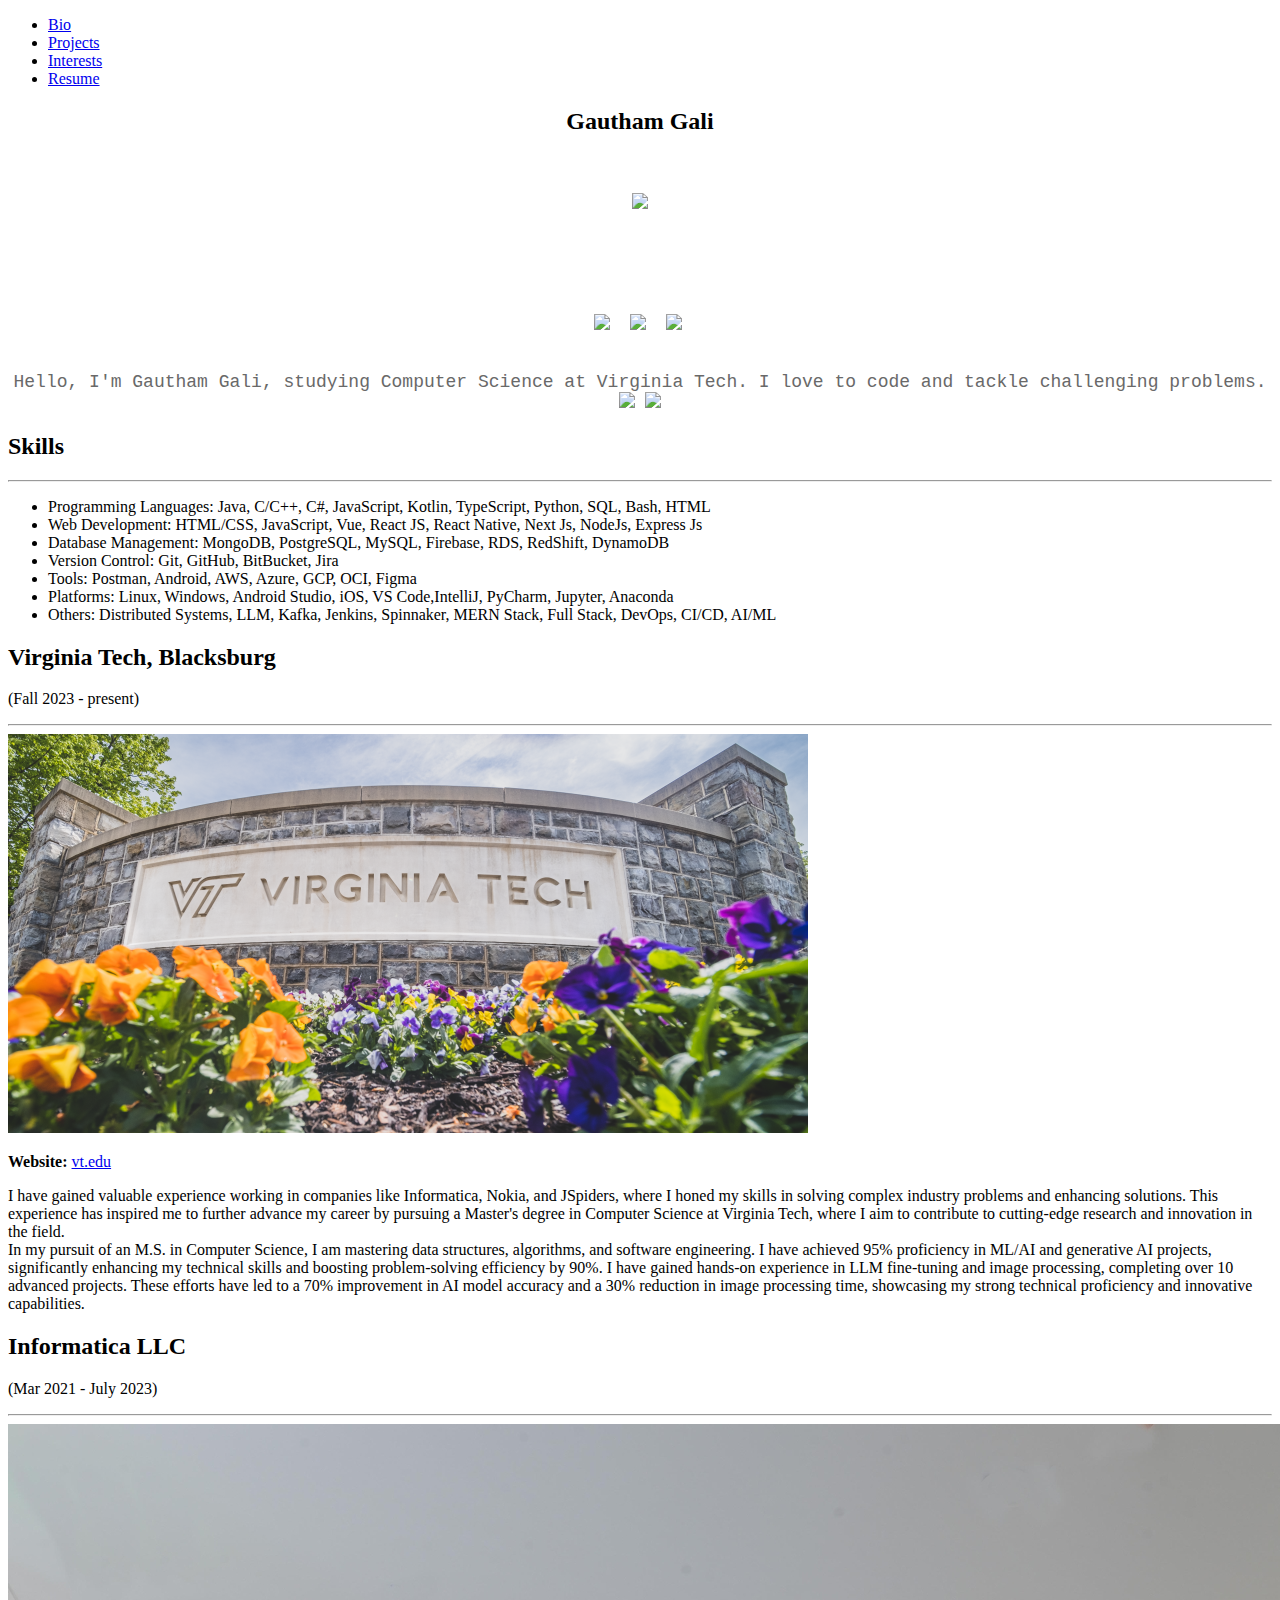
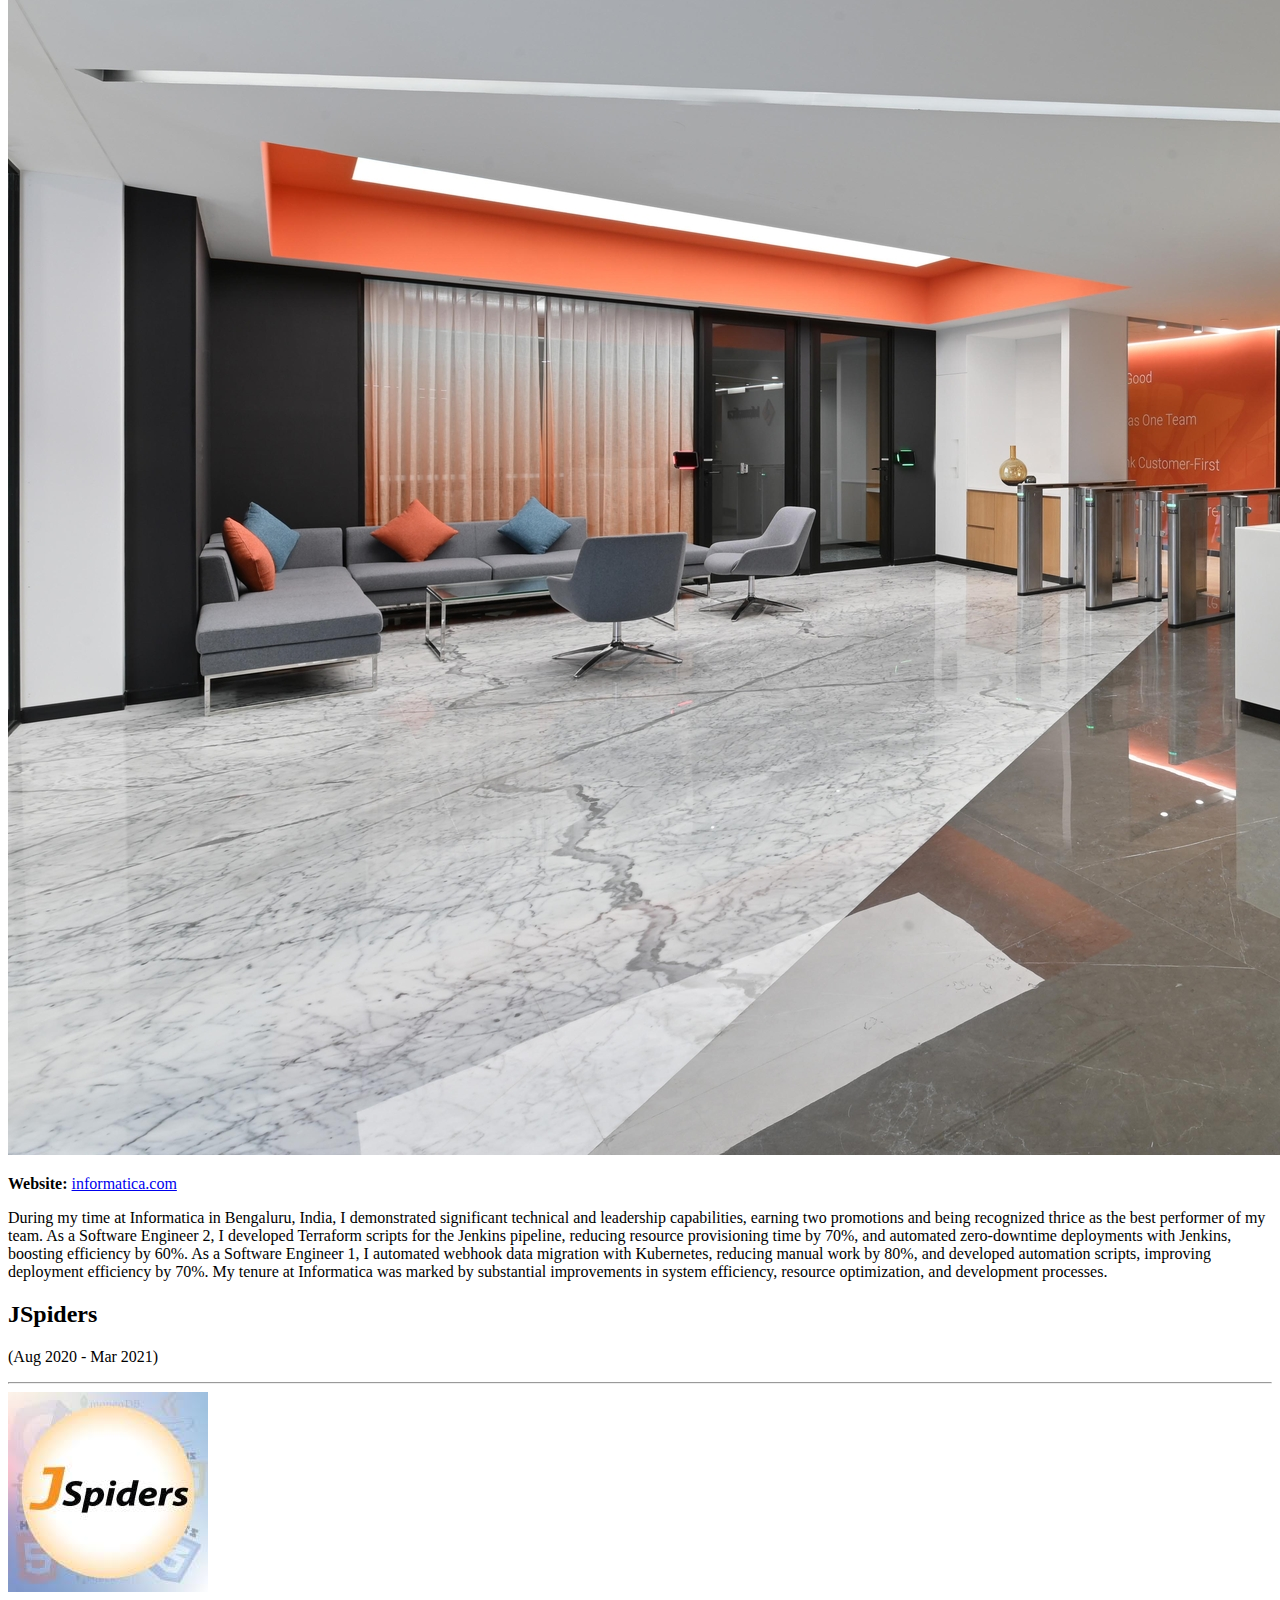
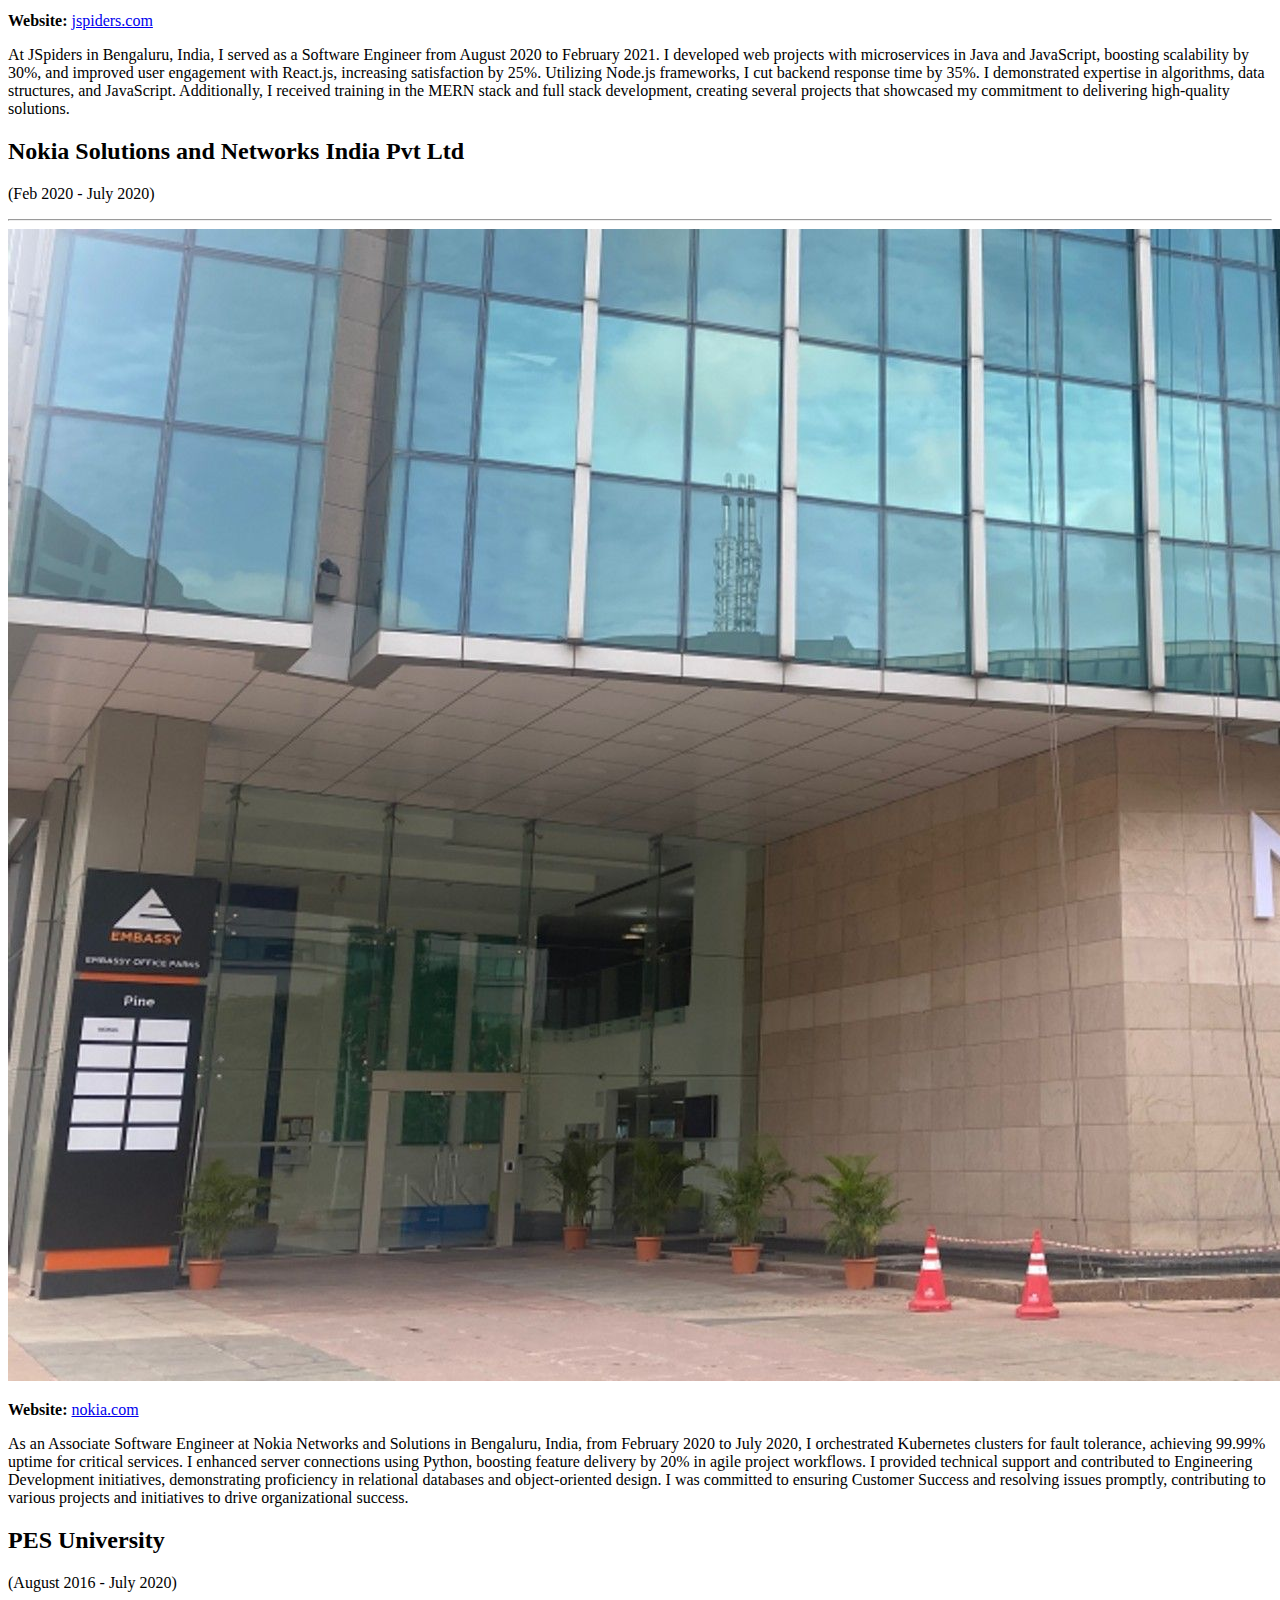
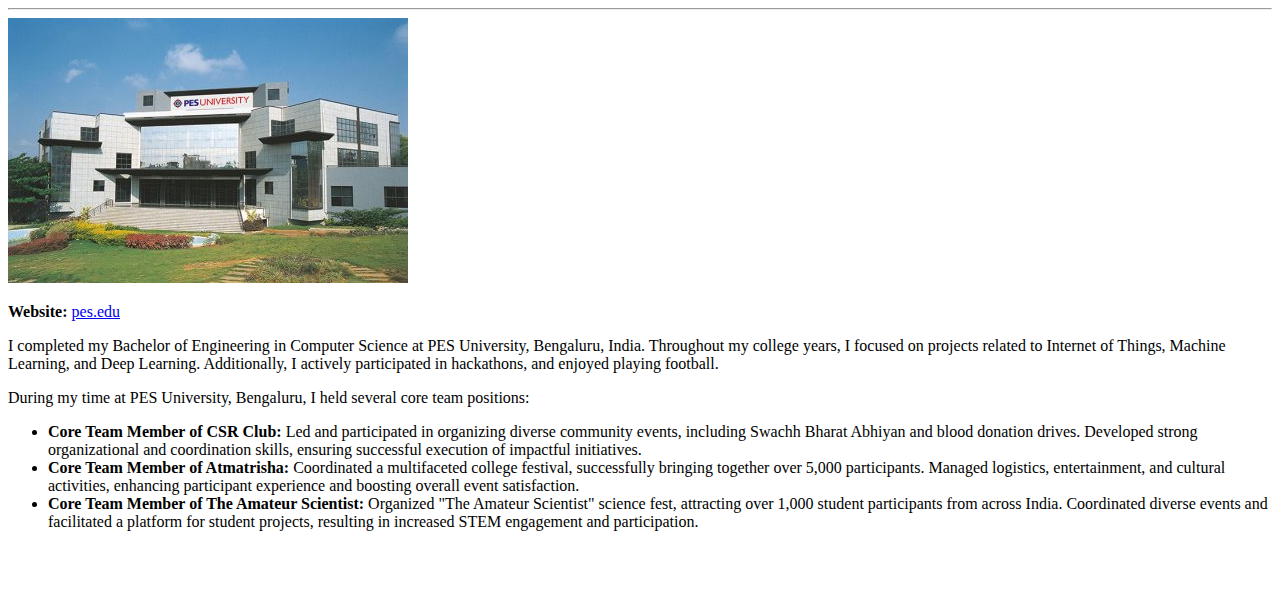
==== index.html @ c62510c2 "f3" ====
<!DOCTYPE html>
<html>
<head>
	<title>Gautham Gali</title>

    <meta charset="utf-8">
    <meta name="viewport" content="width=device-width, initial-scale=1.0">
    <meta name="description" content="">
    <title>Gautham Gali</title>

	<link rel="stylesheet" href="assets/css/bootstrap.min.css">
    <link rel="stylesheet" href="assets/css/styles.css">
    <link rel="icon" href="assets/images/gg.png">

    </style>
</head>
<body class="bg-light">

    <div class="container content-margin-nav content-nav">
        <header class="py-3">
            <ul class="nav nav-pills list-items-center">
                <li class="nav-item"><a href="./index.html" class="nav-link active" aria-current="page">Bio</a></li>
                <li class="nav-item"><a href="./projects.html" class="nav-link">Projects</a></li>
                <li class="nav-item"><a href="./interests.html" class="nav-link">Interests</a></li>
                <li class="nav-item"><a href="https://drive.google.com/file/d/1iC0wvh1Mpt6W1etV927mFWjG2xS9-Kkf/view?usp=sharing" target="_blank" class="nav-link">Resume</a></li>
            </ul>
        </header>
        <div class="b-example-divider"></div>
    </div>

    <div class="container content-bio col-2">
        <div style="text-align: center;">
            <h2>Gautham Gali</h2>
            <img src = "assets/images/Gautham.jpg" class="img-default" style="width: 150px; margin-top: 3%;"/>
            <div style="text-align: center; margin-top: 8%;">
                <a href="https://www.linkedin.com/in/gautham-gali-6844a91b3/" target=”_blank”><img src = "assets/images/linkedin.png" class="img-small" style="margin-left: 1%;"/></a>&nbsp;&nbsp;&nbsp;&nbsp;
                <a href="https://github.com/zorogotty14" target=”_blank”><img src = "assets/images/github.png" class="img-small"/></a>&nbsp;&nbsp;&nbsp;&nbsp;
                <a href="https://twitter.com/gauthamgali14" target=”_blank”><img src = "assets/images/twitter.png" class="img-small"/></a>&nbsp;&nbsp;&nbsp;&nbsp;
            </div>
            <p style="font-size: 18px; font-family:monospace; color:dimgray; text-align: center;">
                <br />
                Hello, I'm Gautham Gali, studying Computer Science at Virginia Tech. I love to code and tackle challenging problems. <img src="assets/images/man-in-front-of-laptop.png" style="width: 30px; height: auto;"/>
                <img src="assets/images/robot.svg" style="width: 30px; height: auto;"/>
            </p>
        </div>
    </div>

    <div class="container content-margin content-general">
        <h2>Skills</h2>
        <hr>
        <ul>
            <li>Programming Languages: Java, C/C++, C#, JavaScript, Kotlin, TypeScript, Python, SQL, Bash, HTML</li>
            <li>Web Development: HTML/CSS, JavaScript, Vue, React JS, React Native, Next Js, NodeJs, Express Js</li>
            <li>Database Management: MongoDB, PostgreSQL, MySQL, Firebase, RDS, RedShift, DynamoDB</li>
            <li>Version Control: Git, GitHub, BitBucket, Jira</li>
            <li>Tools: Postman, Android, AWS, Azure, GCP, OCI, Figma</li>
            <li>Platforms: Linux, Windows, Android Studio, iOS, VS Code,IntelliJ, PyCharm, Jupyter, Anaconda</li>
            <li>Others: Distributed Systems, LLM, Kafka, Jenkins, Spinnaker, MERN Stack, Full Stack, DevOps, CI/CD, AI/ML </li>
        </ul>
    </div>
    
    <div class="container content-margin content-general">
        <h2>Virginia Tech, Blacksburg</h2><p>(Fall 2023 - present)</p><hr>
        <div class="pic-left">
            <img src = "assets/images/vt.jpg" class="img-default"/>
            
            <p class="pic-desc">
                <b>Website:</b> <a href="https://vt.edu/">vt.edu</a>
            </p>
        </div>
        
        <div class="text-description-right">
            <p>
                I have gained valuable experience working in companies like Informatica, Nokia, and JSpiders, where I honed my skills in solving complex industry problems and enhancing solutions. This experience has inspired me to further advance my career by pursuing a Master's degree in Computer Science at Virginia Tech, where I aim to contribute to cutting-edge research and innovation in the field.
                <br>
                In my pursuit of an M.S. in Computer Science, I am mastering data structures, algorithms, and software engineering. I have achieved 95% proficiency in ML/AI and generative AI projects, significantly enhancing my technical skills and boosting problem-solving efficiency by 90%. I have gained hands-on experience in LLM fine-tuning and image processing, completing over 10 advanced projects. These efforts have led to a 70% improvement in AI model accuracy and a 30% reduction in image processing time, showcasing my strong technical proficiency and innovative capabilities.
            </p>
        </div>
    </div>
    
    <div class="container content-margin content-general">
        <h2>Informatica LLC</h2><p>(Mar 2021 - July 2023)</p><hr>
        <div class="pic-left">
            <img src = "assets/images/informatica.jpg" class="img-default"/>
            
            <p class="pic-desc">
                <b>Website:</b> <a href="https://www.informatica.com/in/about-us.html" target=”_blank”>informatica.com</a>
            </p>
        </div>
        
        <div class="text-description-right">
            <p>During my time at Informatica in Bengaluru, India, I demonstrated significant technical and leadership capabilities, earning two promotions and being recognized thrice as the best performer of my team. As a Software Engineer 2, I developed Terraform scripts for the Jenkins pipeline, reducing resource provisioning time by 70%, and automated zero-downtime deployments with Jenkins, boosting efficiency by 60%. As a Software Engineer 1, I automated webhook data migration with Kubernetes, reducing manual work by 80%, and developed automation scripts, improving deployment efficiency by 70%. My tenure at Informatica was marked by substantial improvements in system efficiency, resource optimization, and development processes.</p>
        </div>
    </div>

    <div class="container content-margin content-general">
        <h2>JSpiders</h2><p>(Aug 2020 - Mar 2021)</p><hr>
        <div class="pic-left">
            <img src = "assets/images/jspiders.jpeg" class="img-default"/>
            
            <p class="pic-desc">
                <b>Website:</b> <a href="https://jspiders.com/" target=”_blank”>jspiders.com</a>
            </p>
        </div>
        
        <div class="text-description-right">
            <p>
                At JSpiders in Bengaluru, India, I served as a Software Engineer from August 2020 to February 2021. I developed web projects with microservices in Java and JavaScript, boosting scalability by 30%, and improved user engagement with React.js, increasing satisfaction by 25%. Utilizing Node.js frameworks, I cut backend response time by 35%. I demonstrated expertise in algorithms, data structures, and JavaScript. Additionally, I received training in the MERN stack and full stack development, creating several projects that showcased my commitment to delivering high-quality solutions.
            </p>
        </div>
    </div>

    <div class="container content-margin content-general">
        <h2>Nokia Solutions and Networks India Pvt Ltd</h2><p>(Feb 2020 - July 2020)</p><hr>
        <div class="pic-left">
            <img src = "assets/images/nokia.jpeg" class="img-default"/>
            
            <p class="pic-desc">
                <b>Website:</b> <a href="https://www.nokia.com/networks/" target=”_blank”>nokia.com</a>
            </p>
        </div>
        
        <div class="text-description-right">
            <p>As an Associate Software Engineer at Nokia Networks and Solutions in Bengaluru, India, from February 2020 to July 2020, I orchestrated Kubernetes clusters for fault tolerance, achieving 99.99% uptime for critical services. I enhanced server connections using Python, boosting feature delivery by 20% in agile project workflows. I provided technical support and contributed to Engineering Development initiatives, demonstrating proficiency in relational databases and object-oriented design. I was committed to ensuring Customer Success and resolving issues promptly, contributing to various projects and initiatives to drive organizational success.</p>
        </div>
    </div>

    <div class="container content-margin content-general">
        <h2>PES University</h2><p>(August 2016 - July 2020)</p><hr>
        <div class="pic-left">
            <img src = "assets/images/PES.jpg" class="img-default"/>
            
            <p class="pic-desc">
                <b>Website:</b> <a href="https://pes.edu/" target=”_blank”>pes.edu</a>
            </p>
        </div>
        
        <div class="text-description-right">
            <p>I completed my Bachelor of Engineering in Computer Science at PES University, Bengaluru, India. Throughout my college years, I focused on projects related to Internet of Things, Machine Learning, and Deep Learning. Additionally, I actively participated in hackathons, and enjoyed playing football.</p>

            <p>During my time at PES University, Bengaluru, I held several core team positions:</p>

            <ul>
                <li><strong>Core Team Member of CSR Club:</strong> Led and participated in organizing diverse community events, including Swachh Bharat Abhiyan and blood donation drives. Developed strong organizational and coordination skills, ensuring successful execution of impactful initiatives.</li>
                <li><strong>Core Team Member of Atmatrisha:</strong> Coordinated a multifaceted college festival, successfully bringing together over 5,000 participants. Managed logistics, entertainment, and cultural activities, enhancing participant experience and boosting overall event satisfaction.</li>
                <li><strong>Core Team Member of The Amateur Scientist:</strong> Organized "The Amateur Scientist" science fest, attracting over 1,000 student participants from across India. Coordinated diverse events and facilitated a platform for student projects, resulting in increased STEM engagement and participation.</li>
            </ul>

        </div>
    </div>

    <br />
    <br />
    <br />
</body>
</html>
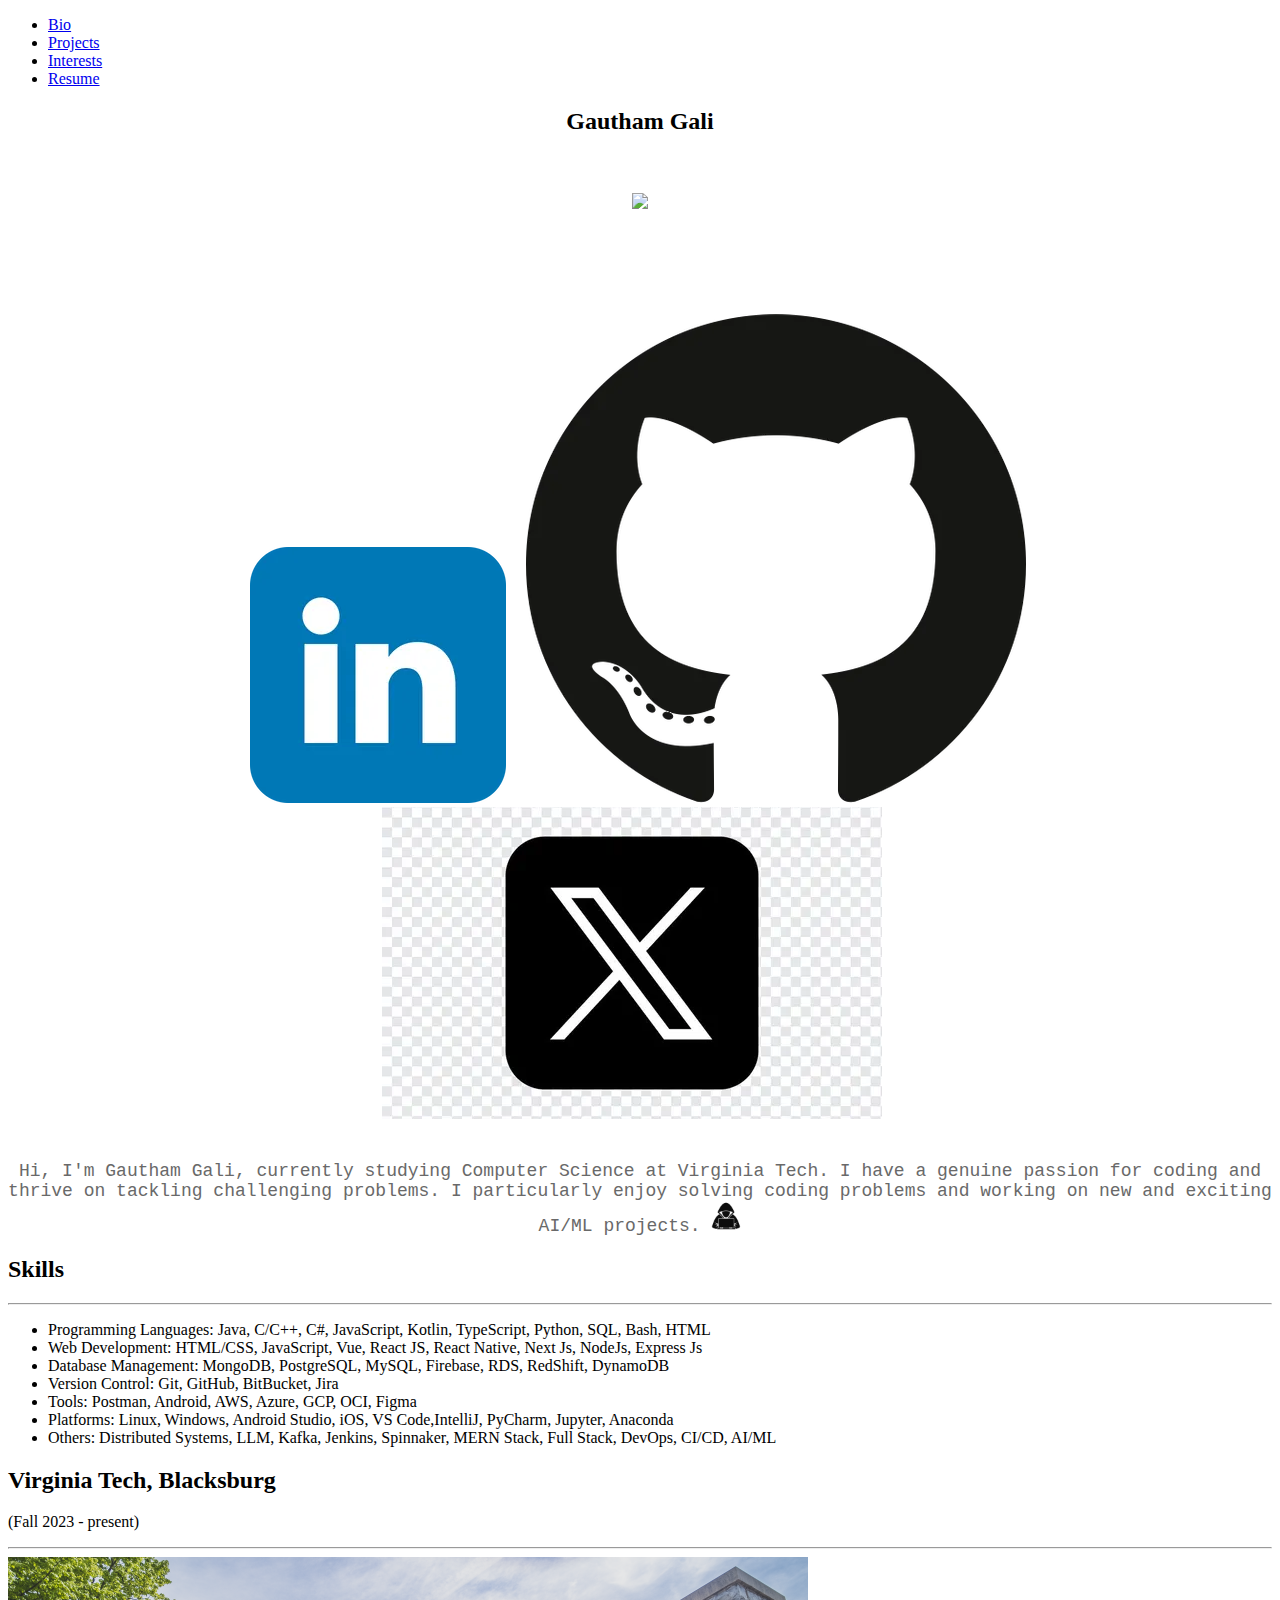
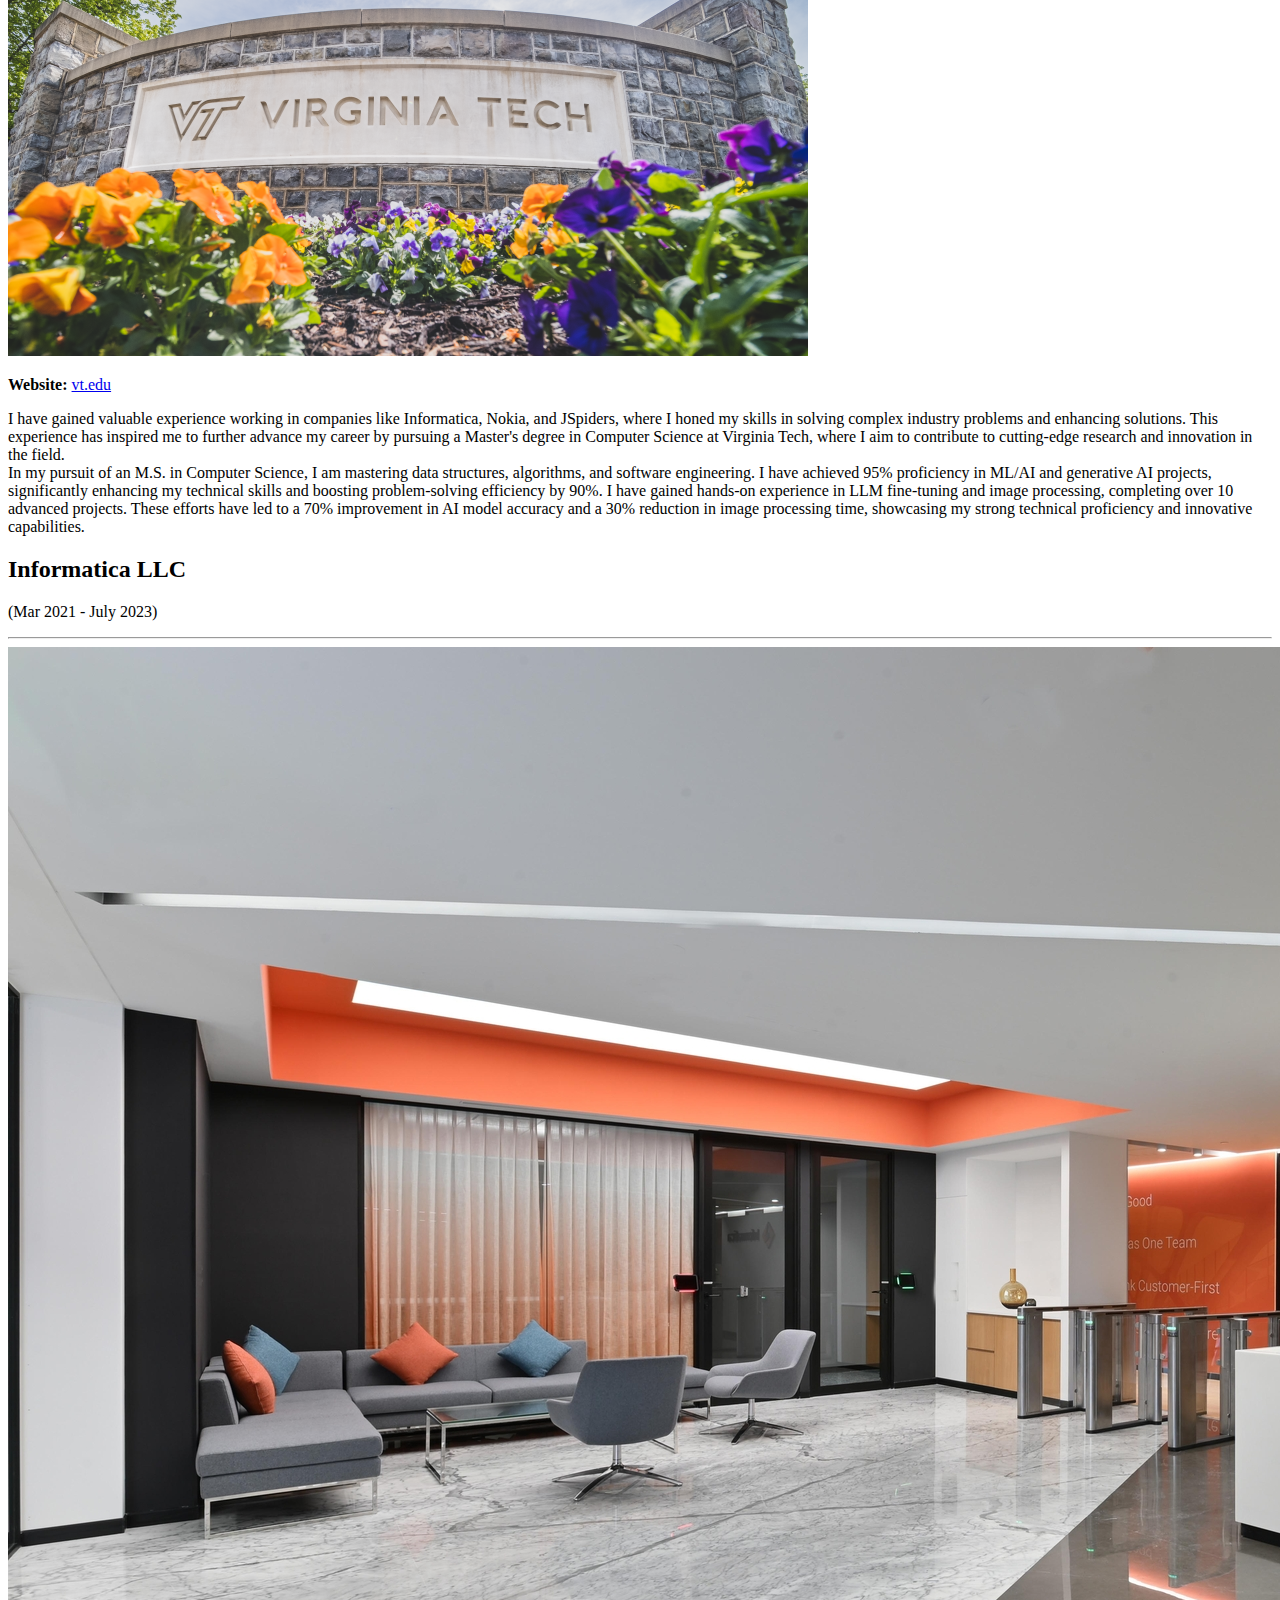
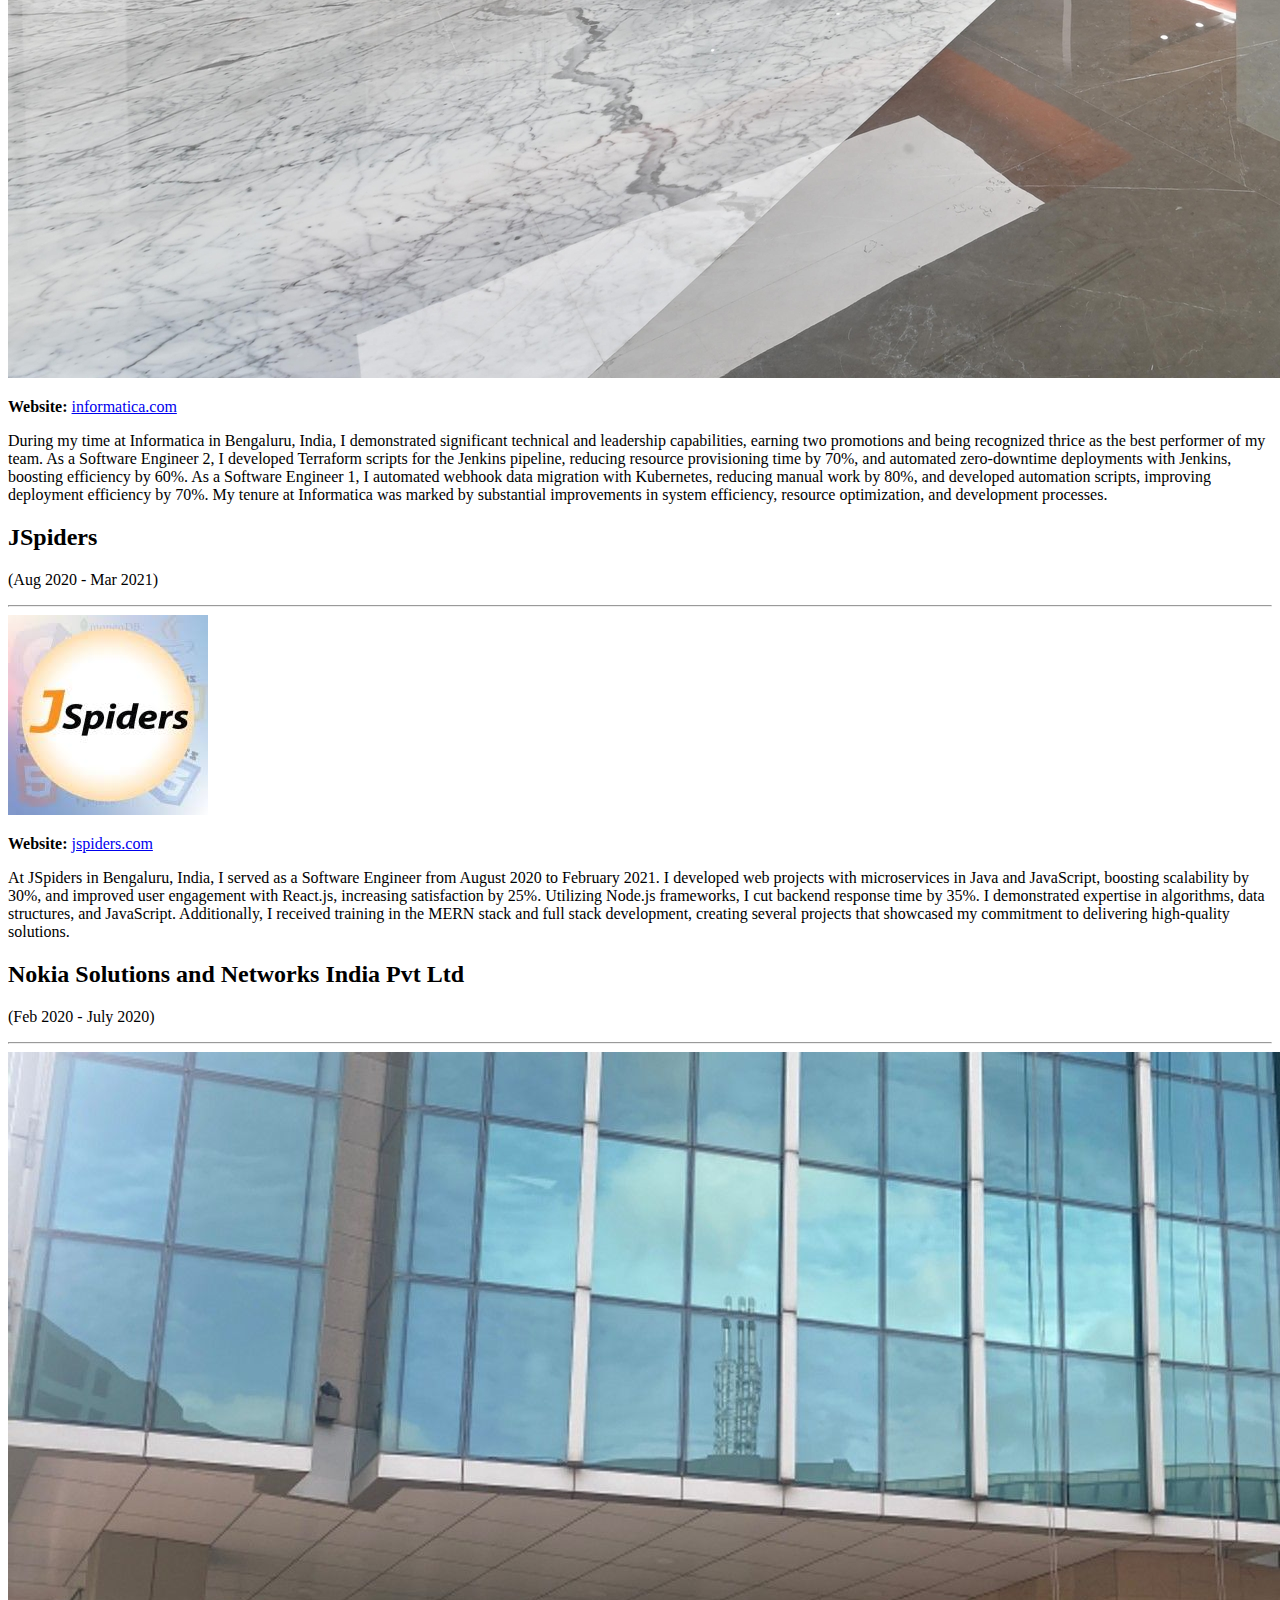
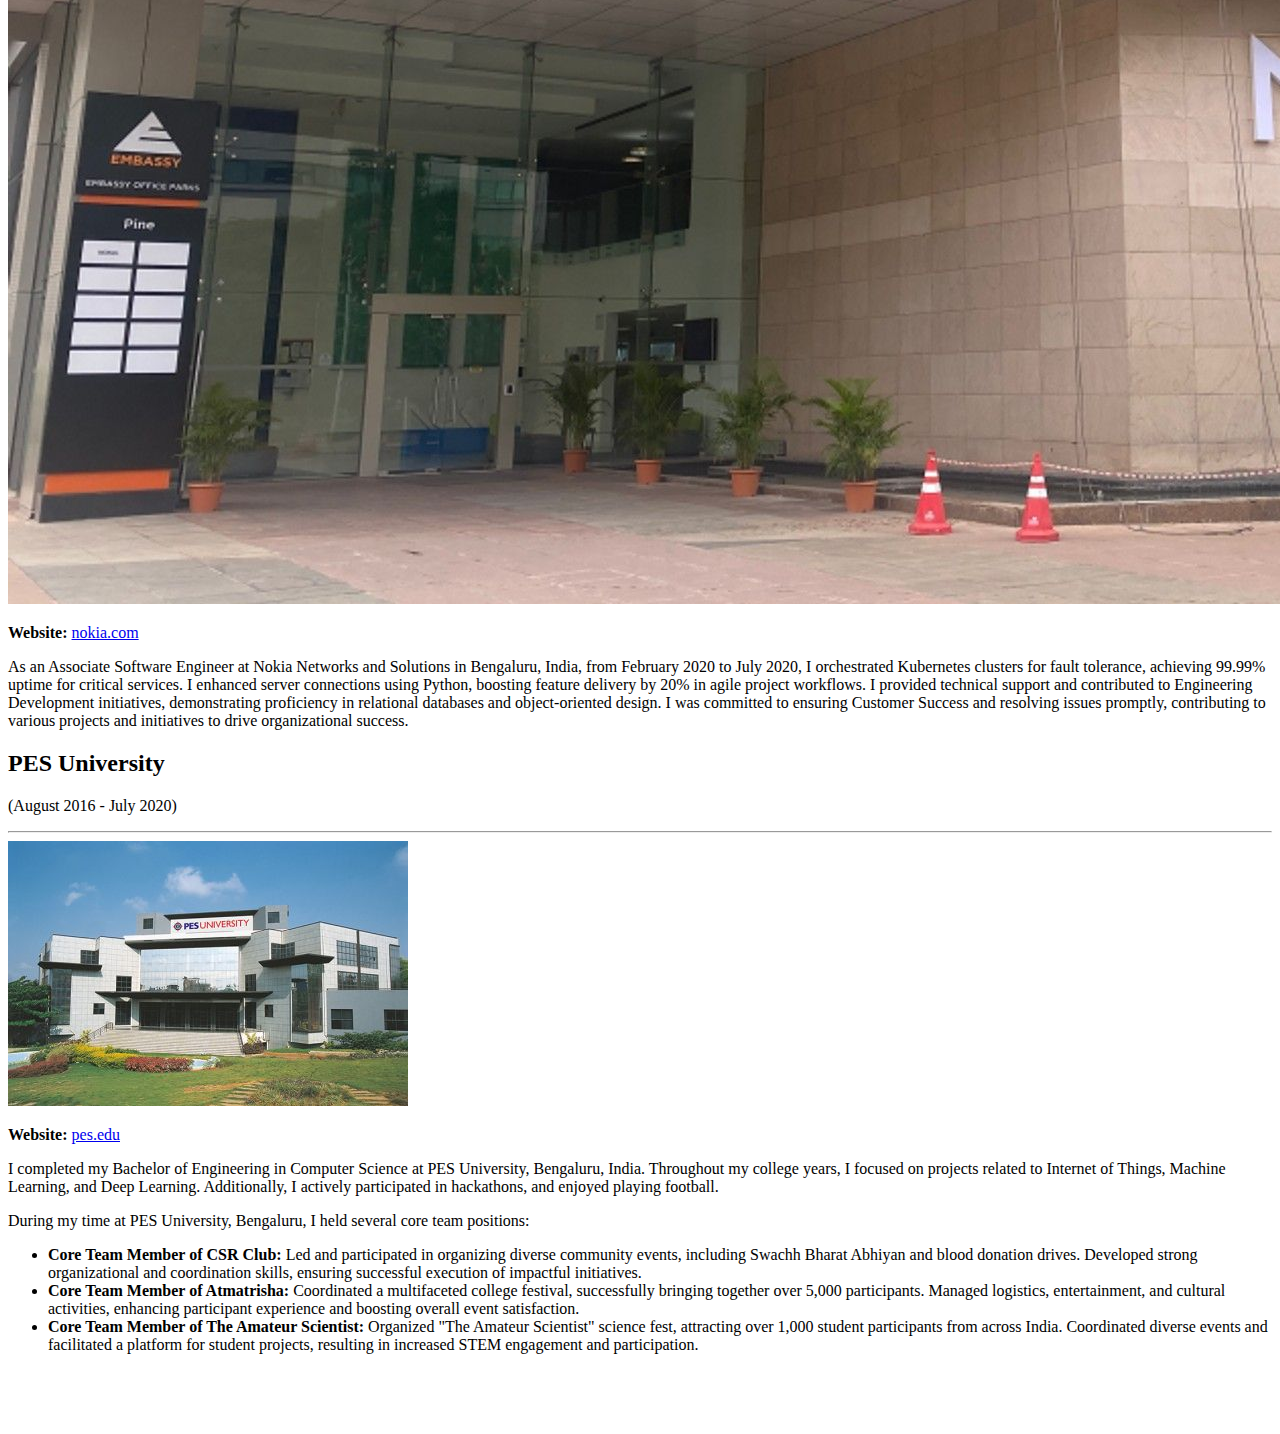
==== commit 85b7ffca: "f312" ====
--- a/index.html
+++ b/index.html
@@ -33,14 +33,14 @@
             <h2>Gautham Gali</h2>
             <img src = "assets/images/Gautham.jpg" class="img-default" style="width: 150px; margin-top: 3%;"/>
             <div style="text-align: center; margin-top: 8%;">
-                <a href="https://www.linkedin.com/in/gautham-gali-6844a91b3/" target=”_blank”><img src = "assets/images/linkedin.png" class="img-small" style="margin-left: 1%;"/></a>&nbsp;&nbsp;&nbsp;&nbsp;
-                <a href="https://github.com/zorogotty14" target=”_blank”><img src = "assets/images/github.png" class="img-small"/></a>&nbsp;&nbsp;&nbsp;&nbsp;
-                <a href="https://twitter.com/gauthamgali14" target=”_blank”><img src = "assets/images/twitter.png" class="img-small"/></a>&nbsp;&nbsp;&nbsp;&nbsp;
+                <a href="https://www.linkedin.com/in/gautham-gali-6844a91b3/" target=”_blank”><img src = "assets/images/linkedin.jpg" class="img-small" style="margin-left: 1%;"/></a>&nbsp;&nbsp;&nbsp;&nbsp;
+                <a href="https://github.com/zorogotty14" target=”_blank”><img src = "assets/images/github.jpg" class="img-small"/></a>&nbsp;&nbsp;&nbsp;&nbsp;
+                <a href="https://twitter.com/gauthamgali14" target=”_blank”><img src = "assets/images/twitter.jpg" class="img-small"/></a>&nbsp;&nbsp;&nbsp;&nbsp;
             </div>
             <p style="font-size: 18px; font-family:monospace; color:dimgray; text-align: center;">
                 <br />
-                Hello, I'm Gautham Gali, studying Computer Science at Virginia Tech. I love to code and tackle challenging problems. <img src="assets/images/man-in-front-of-laptop.png" style="width: 30px; height: auto;"/>
-                <img src="assets/images/robot.svg" style="width: 30px; height: auto;"/>
+                Hi, I'm Gautham Gali, currently studying Computer Science at Virginia Tech. I have a genuine passion for coding and thrive on tackling challenging problems. I particularly enjoy solving coding problems and working on new and exciting AI/ML projects. 
+                <img src="assets/images/ld.jpg" style="width: 30px; height: auto;"/>
             </p>
         </div>
     </div>
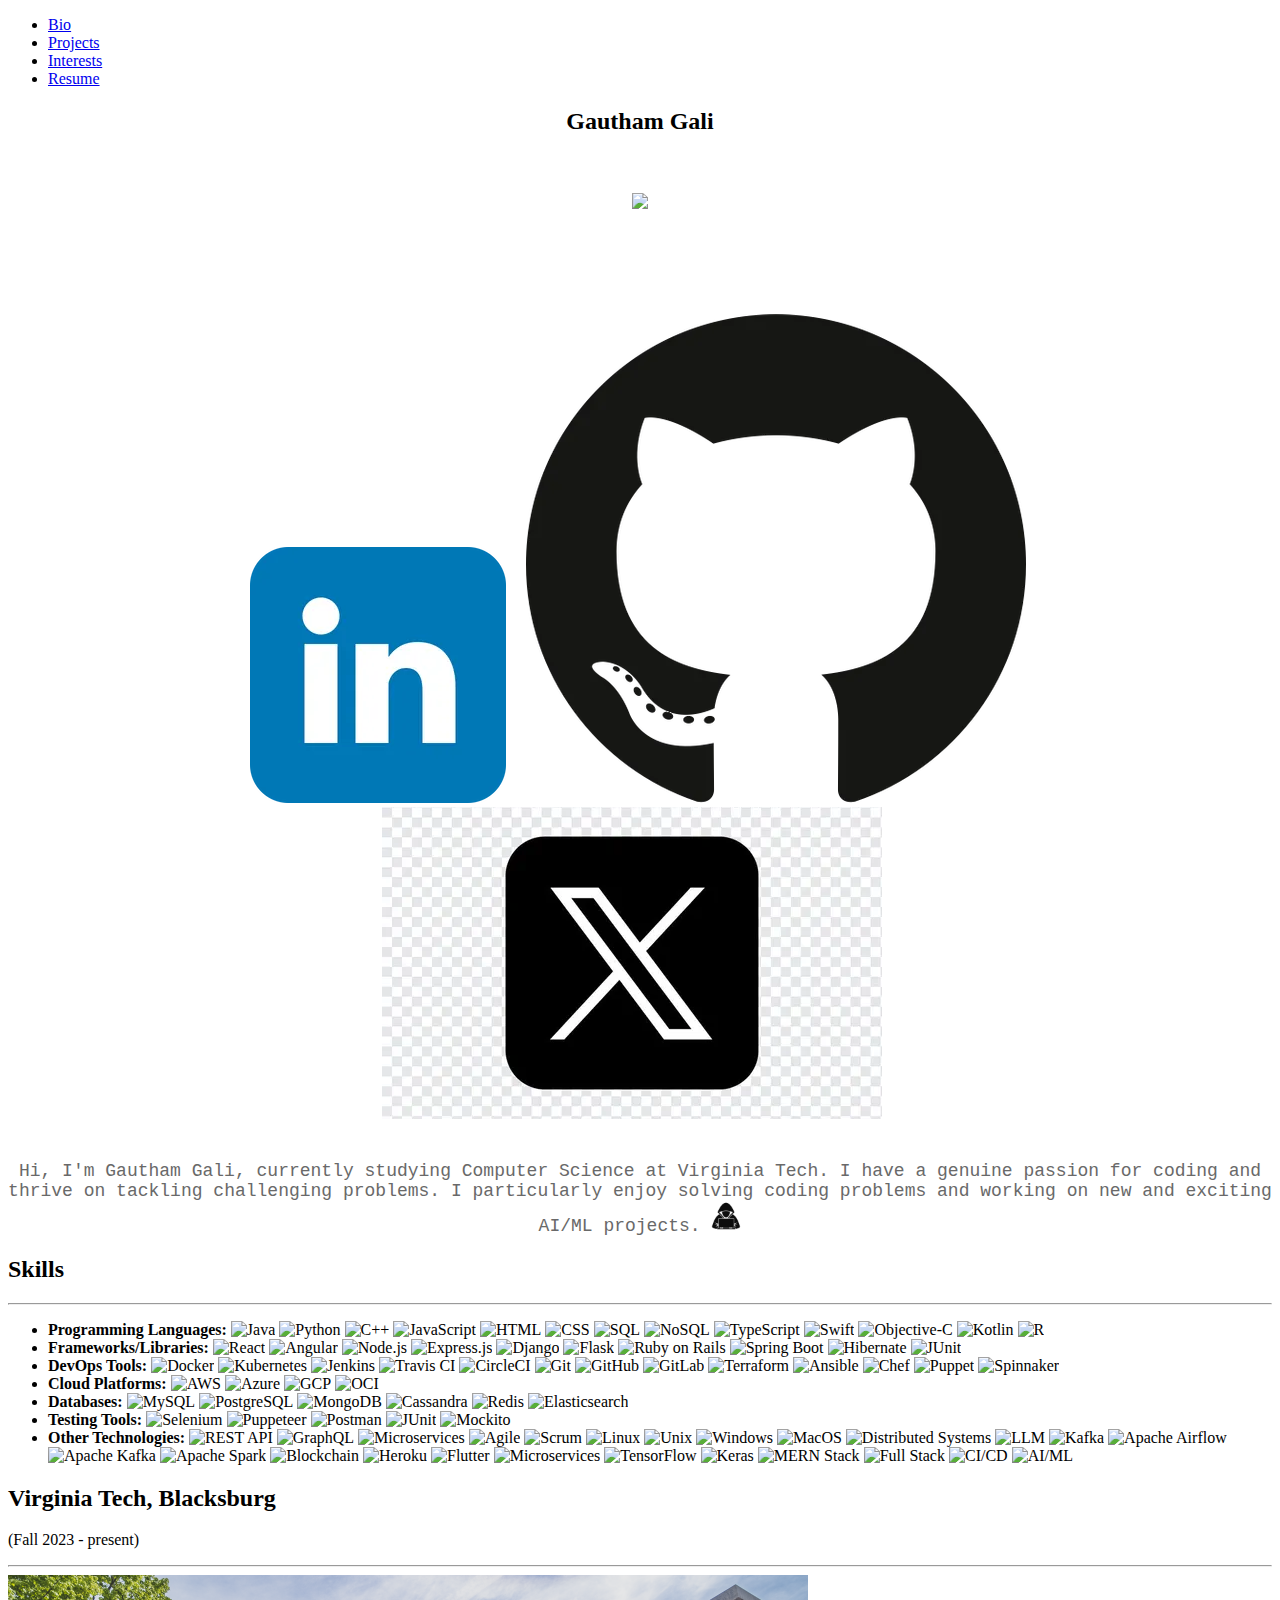
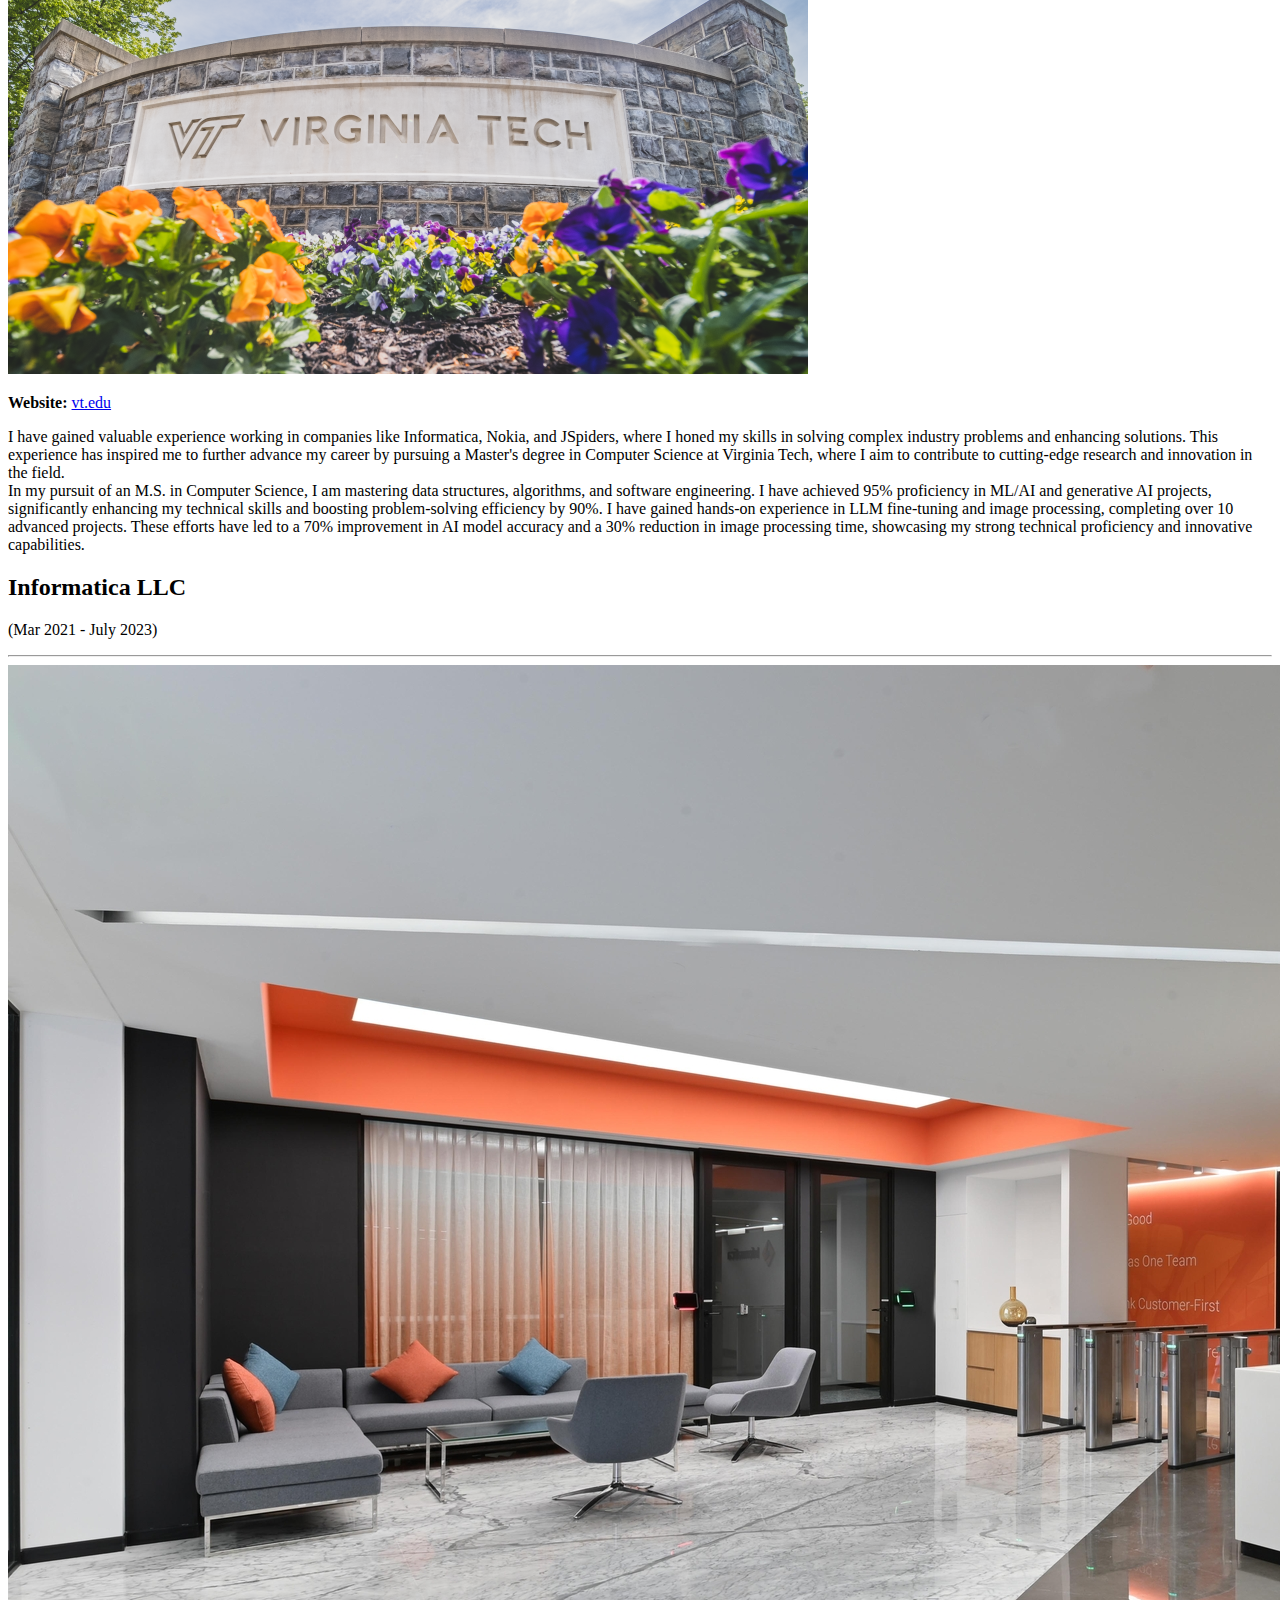
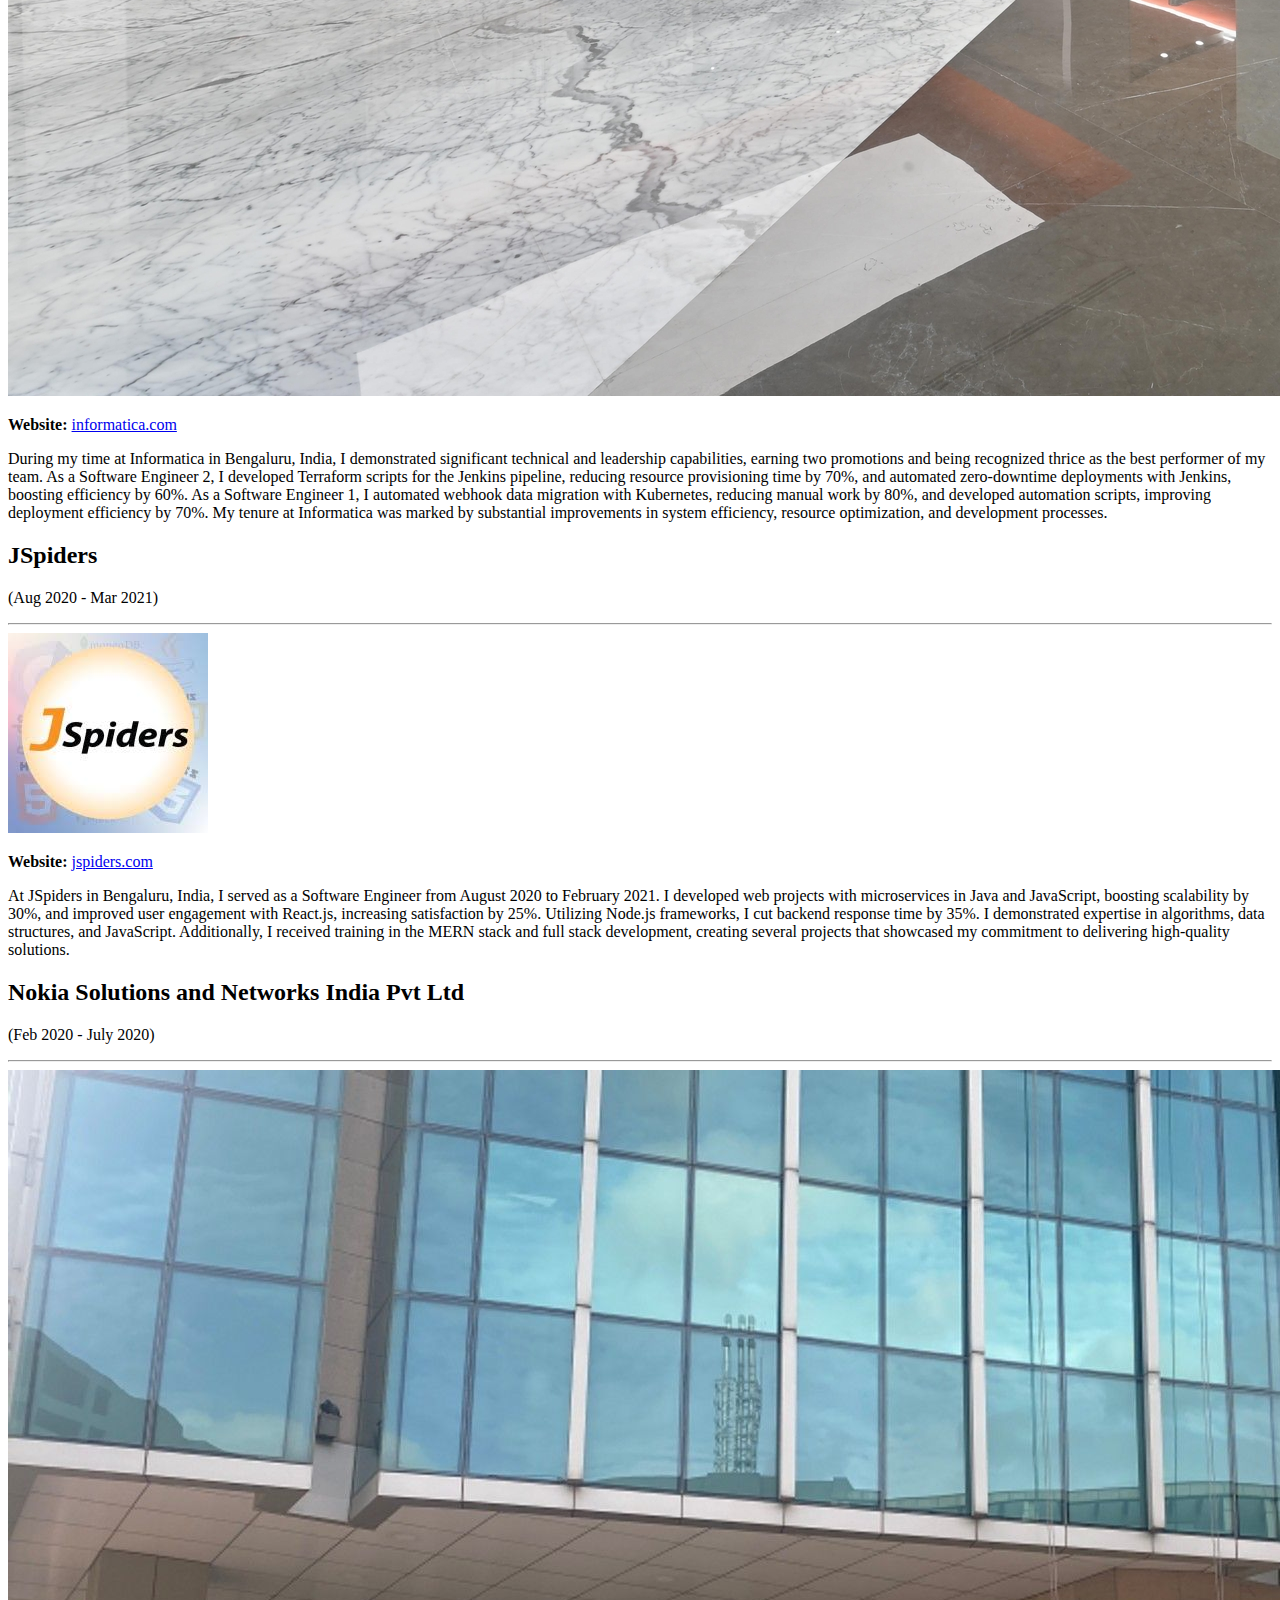
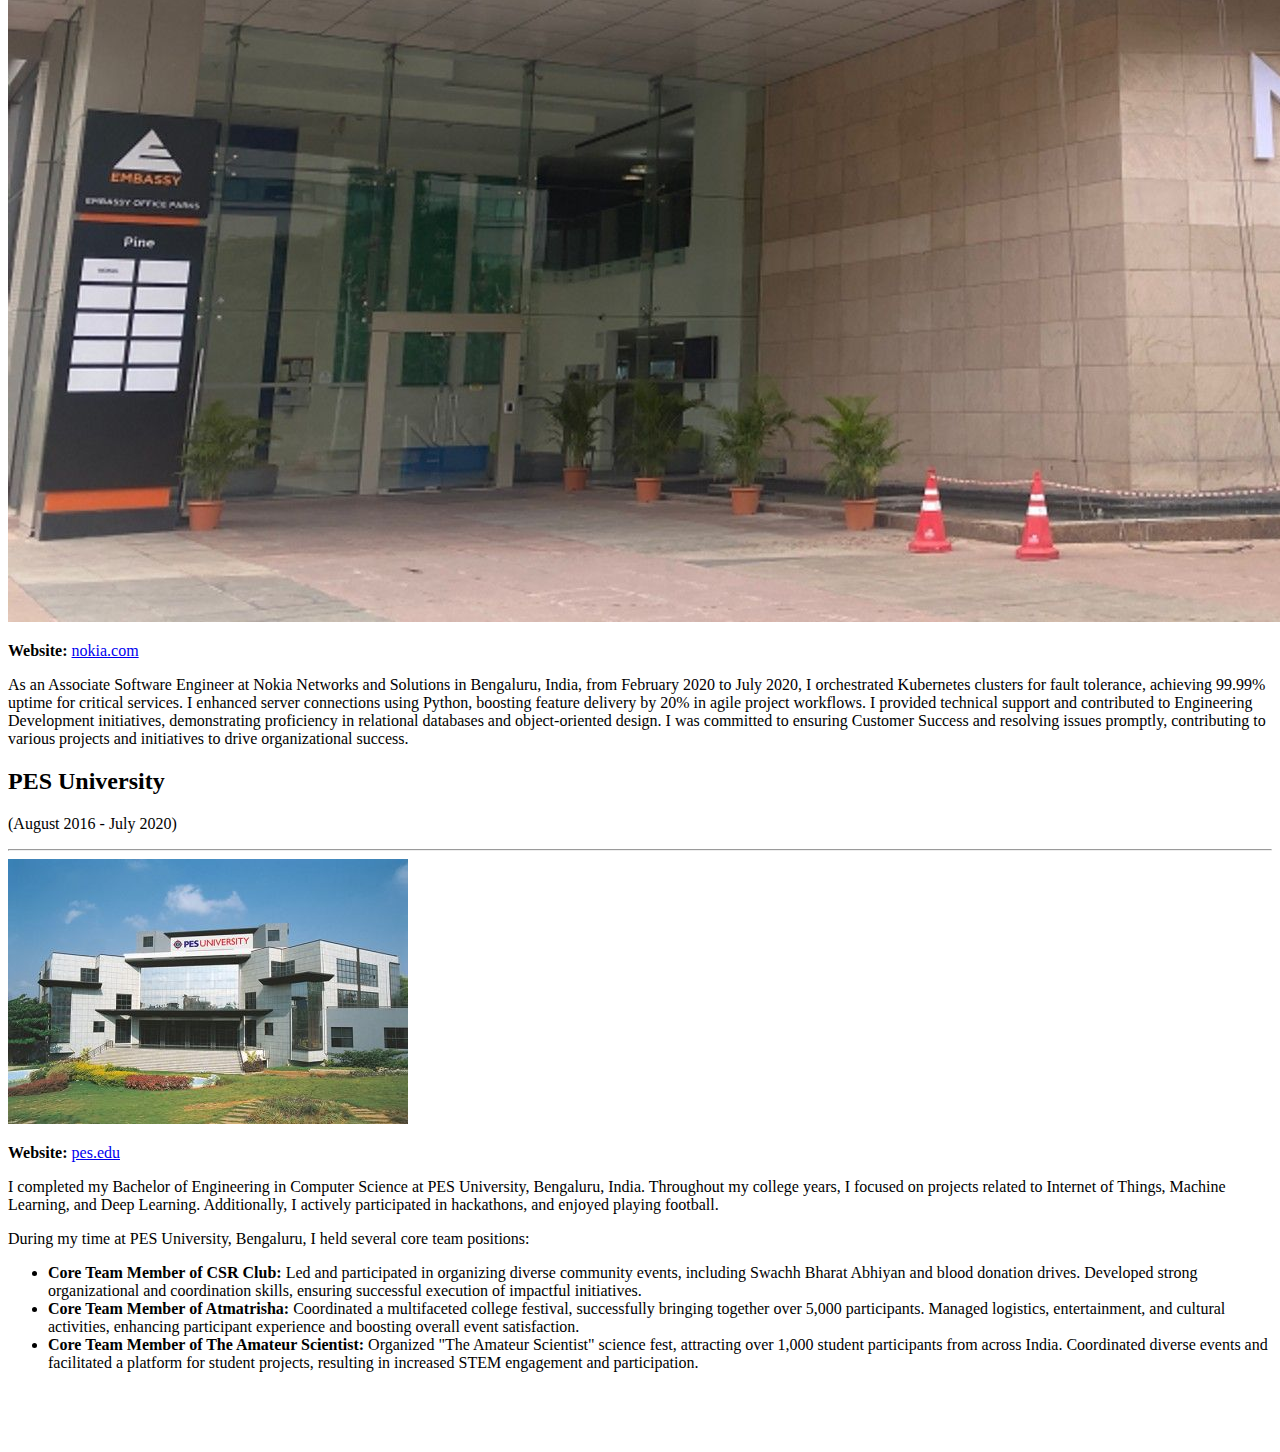
==== commit 34038530: "f5" ====
--- a/index.html
+++ b/index.html
@@ -11,7 +11,14 @@
 	<link rel="stylesheet" href="assets/css/bootstrap.min.css">
     <link rel="stylesheet" href="assets/css/styles.css">
     <link rel="icon" href="assets/images/gg.png">
-
+    <link rel="stylesheet" href="https://cdnjs.cloudflare.com/ajax/libs/simple-icons/6.17.0/simple-icons.min.css">
+    <style>
+    .icon {
+        width: 24px;
+        height: 24px;
+        vertical-align: middle;
+        margin-right: 8px;
+      }
     </style>
 </head>
 <body class="bg-light">
@@ -44,20 +51,105 @@
             </p>
         </div>
     </div>
-
     <div class="container content-margin content-general">
         <h2>Skills</h2>
         <hr>
         <ul>
-            <li>Programming Languages: Java, C/C++, C#, JavaScript, Kotlin, TypeScript, Python, SQL, Bash, HTML</li>
-            <li>Web Development: HTML/CSS, JavaScript, Vue, React JS, React Native, Next Js, NodeJs, Express Js</li>
-            <li>Database Management: MongoDB, PostgreSQL, MySQL, Firebase, RDS, RedShift, DynamoDB</li>
-            <li>Version Control: Git, GitHub, BitBucket, Jira</li>
-            <li>Tools: Postman, Android, AWS, Azure, GCP, OCI, Figma</li>
-            <li>Platforms: Linux, Windows, Android Studio, iOS, VS Code,IntelliJ, PyCharm, Jupyter, Anaconda</li>
-            <li>Others: Distributed Systems, LLM, Kafka, Jenkins, Spinnaker, MERN Stack, Full Stack, DevOps, CI/CD, AI/ML </li>
+          <li><strong>Programming Languages:</strong>
+            <img src="https://img.shields.io/badge/Java-ED8B00?style=for-the-badge&logo=java&logoColor=white" alt="Java">
+            <img src="https://img.shields.io/badge/Python-3776AB?style=for-the-badge&logo=python&logoColor=white" alt="Python">
+            <img src="https://img.shields.io/badge/C++-00599C?style=for-the-badge&logo=c%2B%2B&logoColor=white" alt="C++">
+            <img src="https://img.shields.io/badge/JavaScript-323330?style=for-the-badge&logo=javascript&logoColor=F7DF1E" alt="JavaScript">
+            <img src="https://img.shields.io/badge/HTML-239120?style=for-the-badge&logo=html5&logoColor=white" alt="HTML">
+            <img src="https://img.shields.io/badge/CSS-239120?style=for-the-badge&logo=css3&logoColor=white" alt="CSS">
+            <img src="https://img.shields.io/badge/SQL-003B57?style=for-the-badge&logo=postgresql&logoColor=white" alt="SQL">
+            <img src="https://img.shields.io/badge/NoSQL-336791?style=for-the-badge&logo=nosql&logoColor=white" alt="NoSQL">
+            <img src="https://img.shields.io/badge/TypeScript-007ACC?style=for-the-badge&logo=typescript&logoColor=white" alt="TypeScript">
+            <img src="https://img.shields.io/badge/Swift-FA7343?style=for-the-badge&logo=swift&logoColor=white" alt="Swift">
+            <img src="https://img.shields.io/badge/Objective--C-000000?style=for-the-badge&logo=apple&logoColor=white" alt="Objective-C">
+            <img src="https://img.shields.io/badge/Kotlin-0095D5?style=for-the-badge&logo=kotlin&logoColor=white" alt="Kotlin">
+            <img src="https://img.shields.io/badge/R-276DC3?style=for-the-badge&logo=r&logoColor=white" alt="R">
+          </li>
+          <li><strong>Frameworks/Libraries:</strong>
+            <img src="https://img.shields.io/badge/React-20232A?style=for-the-badge&logo=react&logoColor=61DAFB" alt="React">
+            <img src="https://img.shields.io/badge/Angular-DD0031?style=for-the-badge&logo=angular&logoColor=white" alt="Angular">
+            <img src="https://img.shields.io/badge/Node.js-339933?style=for-the-badge&logo=nodedotjs&logoColor=white" alt="Node.js">
+            <img src="https://img.shields.io/badge/Express.js-000000?style=for-the-badge&logo=express&logoColor=white" alt="Express.js">
+            <img src="https://img.shields.io/badge/Django-092E20?style=for-the-badge&logo=django&logoColor=white" alt="Django">
+            <img src="https://img.shields.io/badge/Flask-000000?style=for-the-badge&logo=flask&logoColor=white" alt="Flask">
+            <img src="https://img.shields.io/badge/Ruby_on_Rails-CC0000?style=for-the-badge&logo=rubyonrails&logoColor=white" alt="Ruby on Rails">
+            <img src="https://img.shields.io/badge/Spring_Boot-6DB33F?style=for-the-badge&logo=spring&logoColor=white" alt="Spring Boot">
+            <img src="https://img.shields.io/badge/Hibernate-59666C?style=for-the-badge&logo=hibernate&logoColor=white" alt="Hibernate">
+            <img src="https://img.shields.io/badge/JUnit-25A162?style=for-the-badge&logo=junit5&logoColor=white" alt="JUnit">
+          </li>
+          <li><strong>DevOps Tools:</strong>
+            <img src="https://img.shields.io/badge/Docker-2496ED?style=for-the-badge&logo=docker&logoColor=white" alt="Docker">
+            <img src="https://img.shields.io/badge/Kubernetes-326CE5?style=for-the-badge&logo=kubernetes&logoColor=white" alt="Kubernetes">
+            <img src="https://img.shields.io/badge/Jenkins-D24939?style=for-the-badge&logo=jenkins&logoColor=white" alt="Jenkins">
+            <img src="https://img.shields.io/badge/Travis_CI-3EAAAF?style=for-the-badge&logo=travis-ci&logoColor=white" alt="Travis CI">
+            <img src="https://img.shields.io/badge/CircleCI-343434?style=for-the-badge&logo=circleci&logoColor=white" alt="CircleCI">
+            <img src="https://img.shields.io/badge/Git-F05032?style=for-the-badge&logo=git&logoColor=white" alt="Git">
+            <img src="https://img.shields.io/badge/GitHub-181717?style=for-the-badge&logo=github&logoColor=white" alt="GitHub">
+            <img src="https://img.shields.io/badge/GitLab-330F63?style=for-the-badge&logo=gitlab&logoColor=white" alt="GitLab">
+            <img src="https://img.shields.io/badge/Terraform-623CE4?style=for-the-badge&logo=terraform&logoColor=white" alt="Terraform">
+            <img src="https://img.shields.io/badge/Ansible-EE0000?style=for-the-badge&logo=ansible&logoColor=white" alt="Ansible">
+            <img src="https://img.shields.io/badge/Chef-F09820?style=for-the-badge&logo=chef&logoColor=white" alt="Chef">
+            <img src="https://img.shields.io/badge/Puppet-FFAE1A?style=for-the-badge&logo=puppet&logoColor=white" alt="Puppet">
+            <img src="https://img.shields.io/badge/Spinnaker-139BB4?style=for-the-badge&logo=spinnaker&logoColor=white" alt="Spinnaker">
+          </li>
+          <li><strong>Cloud Platforms:</strong>
+            <img src="https://img.shields.io/badge/AWS-232F3E?style=for-the-badge&logo=amazon-aws&logoColor=white" alt="AWS">
+            <img src="https://img.shields.io/badge/Azure-0078D4?style=for-the-badge&logo=microsoft-azure&logoColor=white" alt="Azure">
+            <img src="https://img.shields.io/badge/Google_Cloud-4285F4?style=for-the-badge&logo=google-cloud&logoColor=white" alt="GCP">
+            <img src="https://img.shields.io/badge/OCI-F80000?style=for-the-badge&logo=oracle&logoColor=white" alt="OCI">
+          </li>
+          <li><strong>Databases:</strong>
+            <img src="https://img.shields.io/badge/MySQL-4479A1?style=for-the-badge&logo=mysql&logoColor=white" alt="MySQL">
+            <img src="https://img.shields.io/badge/PostgreSQL-316192?style=for-the-badge&logo=postgresql&logoColor=white" alt="PostgreSQL">
+            <img src="https://img.shields.io/badge/MongoDB-47A248?style=for-the-badge&logo=mongodb&logoColor=white" alt="MongoDB">
+            <img src="https://img.shields.io/badge/Cassandra-1287B1?style=for-the-badge&logo=apache-cassandra&logoColor=white" alt="Cassandra">
+            <img src="https://img.shields.io/badge/Redis-DC382D?style=for-the-badge&logo=redis&logoColor=white" alt="Redis">
+            <img src="https://img.shields.io/badge/Elasticsearch-005571?style=for-the-badge&logo=elasticsearch&logoColor=white" alt="Elasticsearch">
+          </li>
+          <li><strong>Testing Tools:</strong>
+            <img src="https://img.shields.io/badge/Selenium-43B02A?style=for-the-badge&logo=selenium&logoColor=white" alt="Selenium">
+            <img src="https://img.shields.io/badge/Puppeteer-40B5A4?style=for-the-badge&logo=puppeteer&logoColor=white" alt="Puppeteer">
+            <img src="https://img.shields.io/badge/Postman-FF6C37?style=for-the-badge&logo=postman&logoColor=white" alt="Postman">
+            <img src="https://img.shields.io/badge/JUnit-25A162?style=for-the-badge&logo=junit5&logoColor=white" alt="JUnit">
+            <img src="https://img.shields.io/badge/Mockito-FFCA28?style=for-the-badge&logo=mockito&logoColor=white" alt="Mockito">
+          </li>
+          <li><strong>Other Technologies:</strong>
+            <img src="https://img.shields.io/badge/REST_API-02569B?style=for-the-badge&logo=rest-api&logoColor=white" alt="REST API">
+            <img src="https://img.shields.io/badge/GraphQL-E10098?style=for-the-badge&logo=graphql&logoColor=white" alt="GraphQL">
+            <img src="https://img.shields.io/badge/Microservices-15C39A?style=for-the-badge&logo=microservices&logoColor=white" alt="Microservices">
+            <img src="https://img.shields.io/badge/Agile-20B2AA?style=for-the-badge&logo=agile&logoColor=white" alt="Agile">
+            <img src="https://img.shields.io/badge/Scrum-6DB33F?style=for-the-badge&logo=scrum&logoColor=white" alt="Scrum">
+            <img src="https://img.shields.io/badge/Linux-FCC624?style=for-the-badge&logo=linux&logoColor=black" alt="Linux">
+            <img src="https://img.shields.io/badge/Unix-2C3539?style=for-the-badge&logo=unix&logoColor=white" alt="Unix">
+            <img src="https://img.shields.io/badge/Windows-0078D6?style=for-the-badge&logo=windows&logoColor=white" alt="Windows">
+            <img src="https://img.shields.io/badge/MacOS-000000?style=for-the-badge&logo=apple&logoColor=white" alt="MacOS">
+            <img src="https://img.shields.io/badge/Distributed_Systems-02569B?style=for-the-badge&logo=distributed-systems&logoColor=white" alt="Distributed Systems">
+            <img src="https://img.shields.io/badge/LLM-3C3C3D?style=for-the-badge&logo=language&logoColor=white" alt="LLM">
+            <img src="https://img.shields.io/badge/Kafka-231F20?style=for-the-badge&logo=apache-kafka&logoColor=white" alt="Kafka">
+            
+            
+            <img src="https://img.shields.io/badge/Apache_Airflow-017CEE?style=for-the-badge&logo=apache-airflow&logoColor=white" alt="Apache Airflow">
+            <img src="https://img.shields.io/badge/Apache_Kafka-231F20?style=for-the-badge&logo=apache-kafka&logoColor=white" alt="Apache Kafka">
+            <img src="https://img.shields.io/badge/Apache_Spark-E25A1C?style=for-the-badge&logo=apache-spark&logoColor=white" alt="Apache Spark">
+            <img src="https://img.shields.io/badge/Blockchain-121D33?style=for-the-badge&logo=blockchain-dot-com&logoColor=white" alt="Blockchain">
+            <img src="https://img.shields.io/badge/Heroku-430098?style=for-the-badge&logo=heroku&logoColor=white" alt="Heroku">
+            <img src="https://img.shields.io/badge/Flutter-02569B?style=for-the-badge&logo=flutter&logoColor=white" alt="Flutter">
+            <img src="https://img.shields.io/badge/Microservices-15C39A?style=for-the-badge&logo=microservices&logoColor=white" alt="Microservices">
+            <img src="https://img.shields.io/badge/TensorFlow-FF6F00?style=for-the-badge&logo=tensorflow&logoColor=white" alt="TensorFlow">
+            <img src="https://img.shields.io/badge/Keras-D00000?style=for-the-badge&logo=keras&logoColor=white" alt="Keras">
+
+            <img src="https://img.shields.io/badge/MERN_Stack-61DAFB?style=for-the-badge&logo=react&logoColor=white" alt="MERN Stack">
+            <img src="https://img.shields.io/badge/Full_Stack-61DAFB?style=for-the-badge&logo=full-stack&logoColor=white" alt="Full Stack">
+            <img src="https://img.shields.io/badge/CI/CD-3EAAAF?style=for-the-badge&logo=ci-cd&logoColor=white" alt="CI/CD">
+            <img src="https://img.shields.io/badge/AI/ML-FF6F00?style=for-the-badge&logo=artificial-intelligence&logoColor=white" alt="AI/ML">
+          </li>
         </ul>
-    </div>
+      </div>
     
     <div class="container content-margin content-general">
         <h2>Virginia Tech, Blacksburg</h2><p>(Fall 2023 - present)</p><hr>
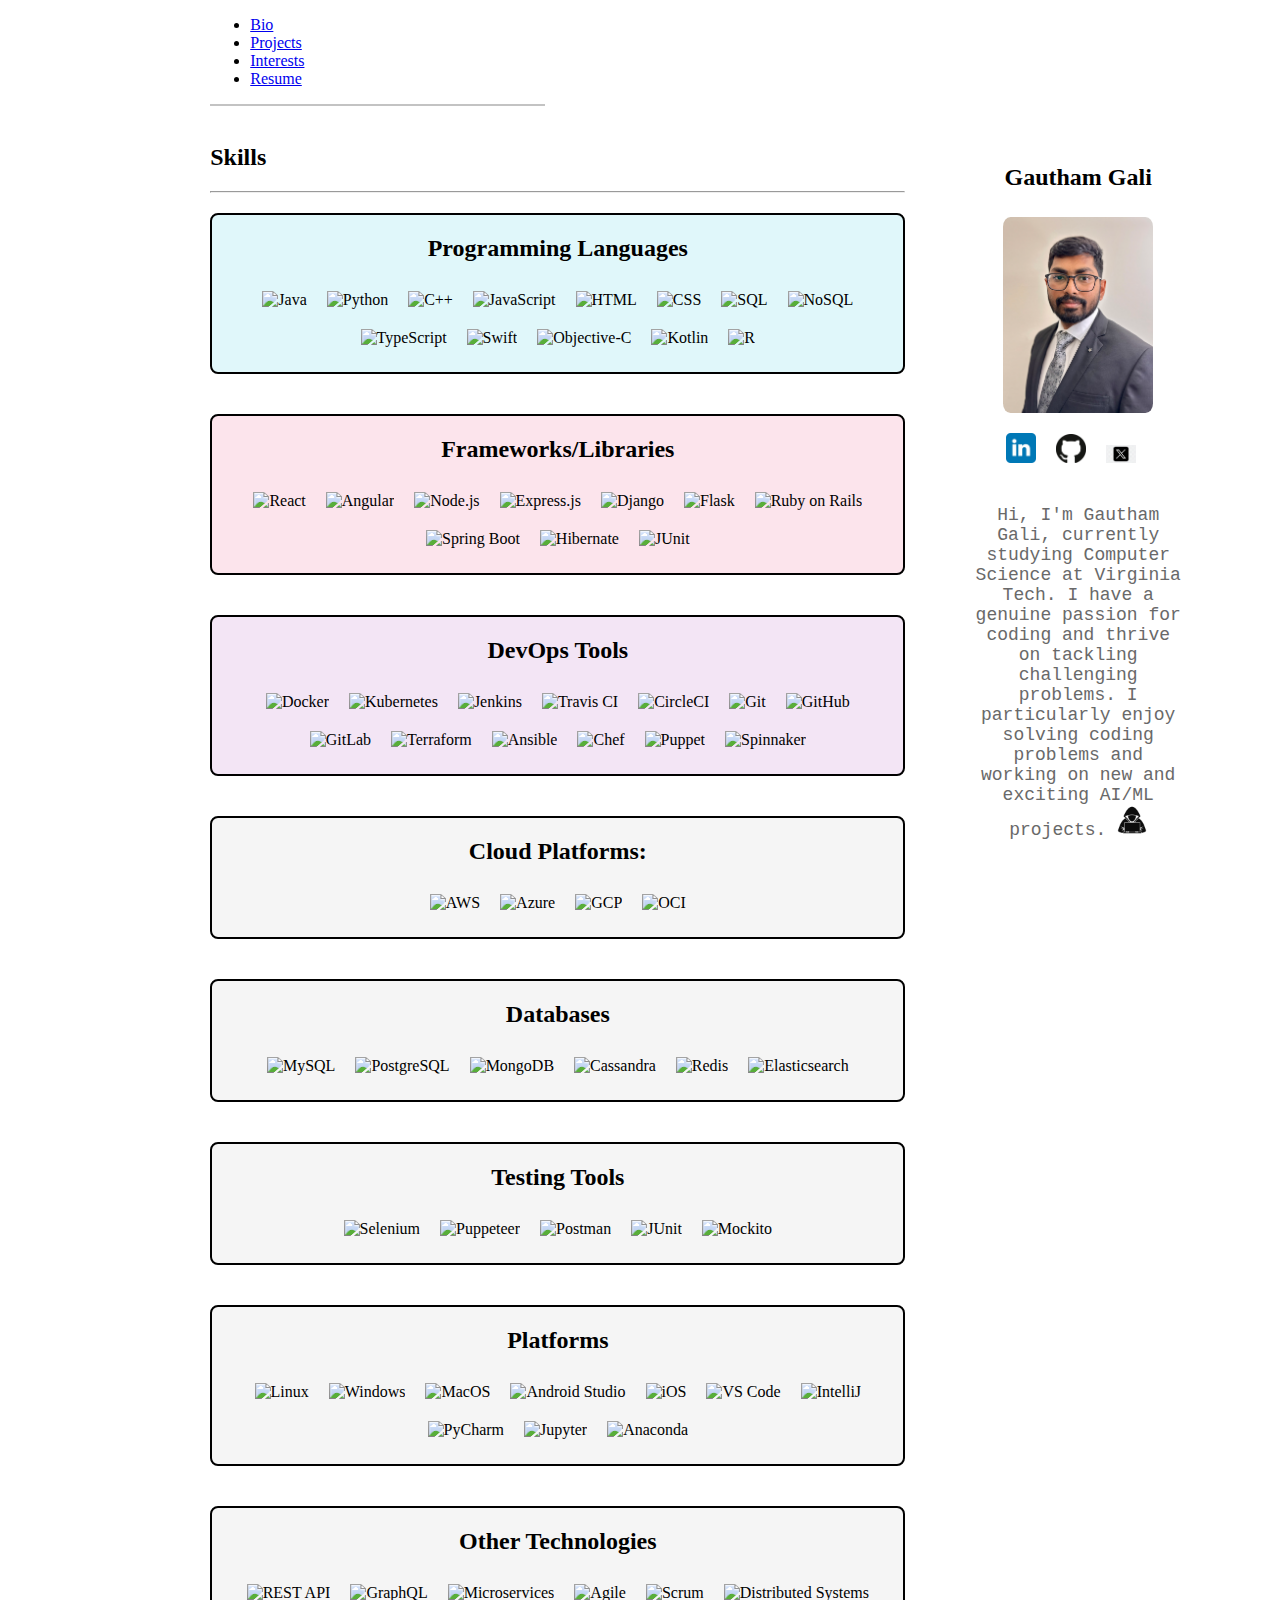
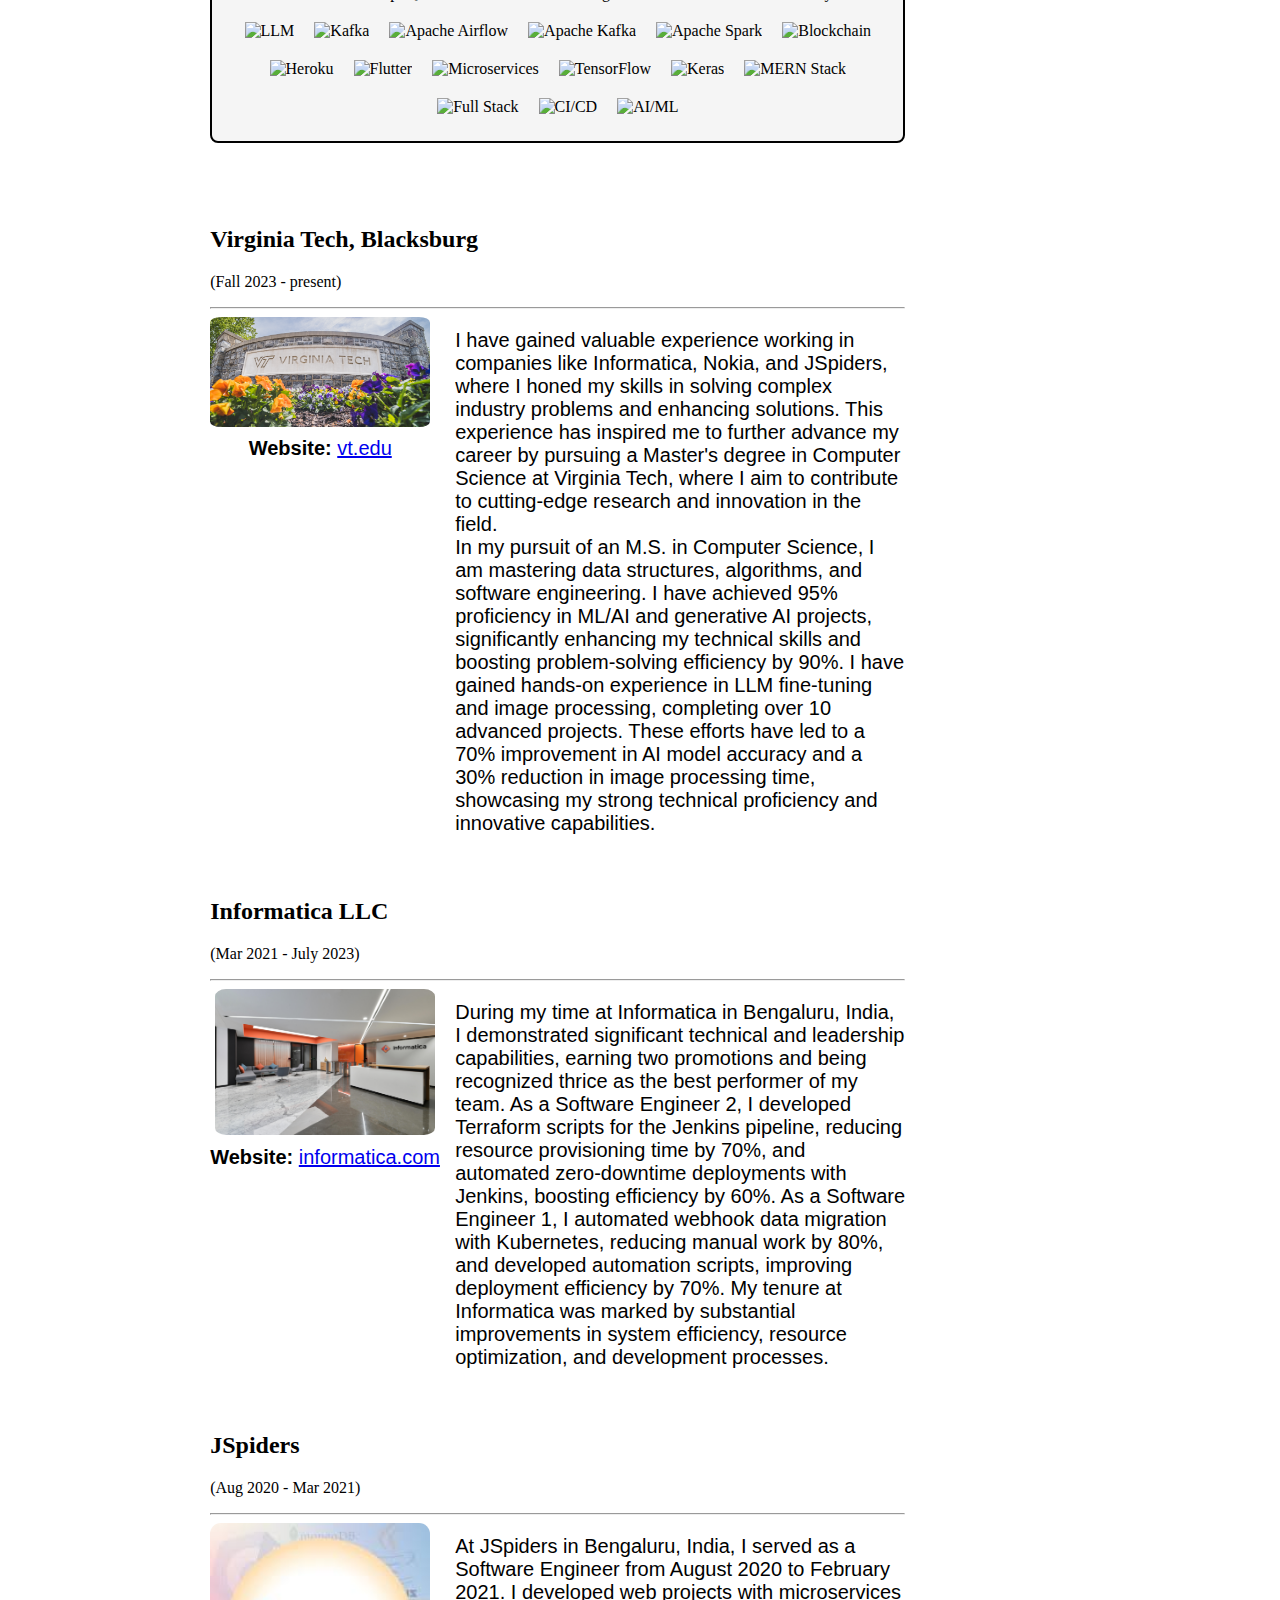
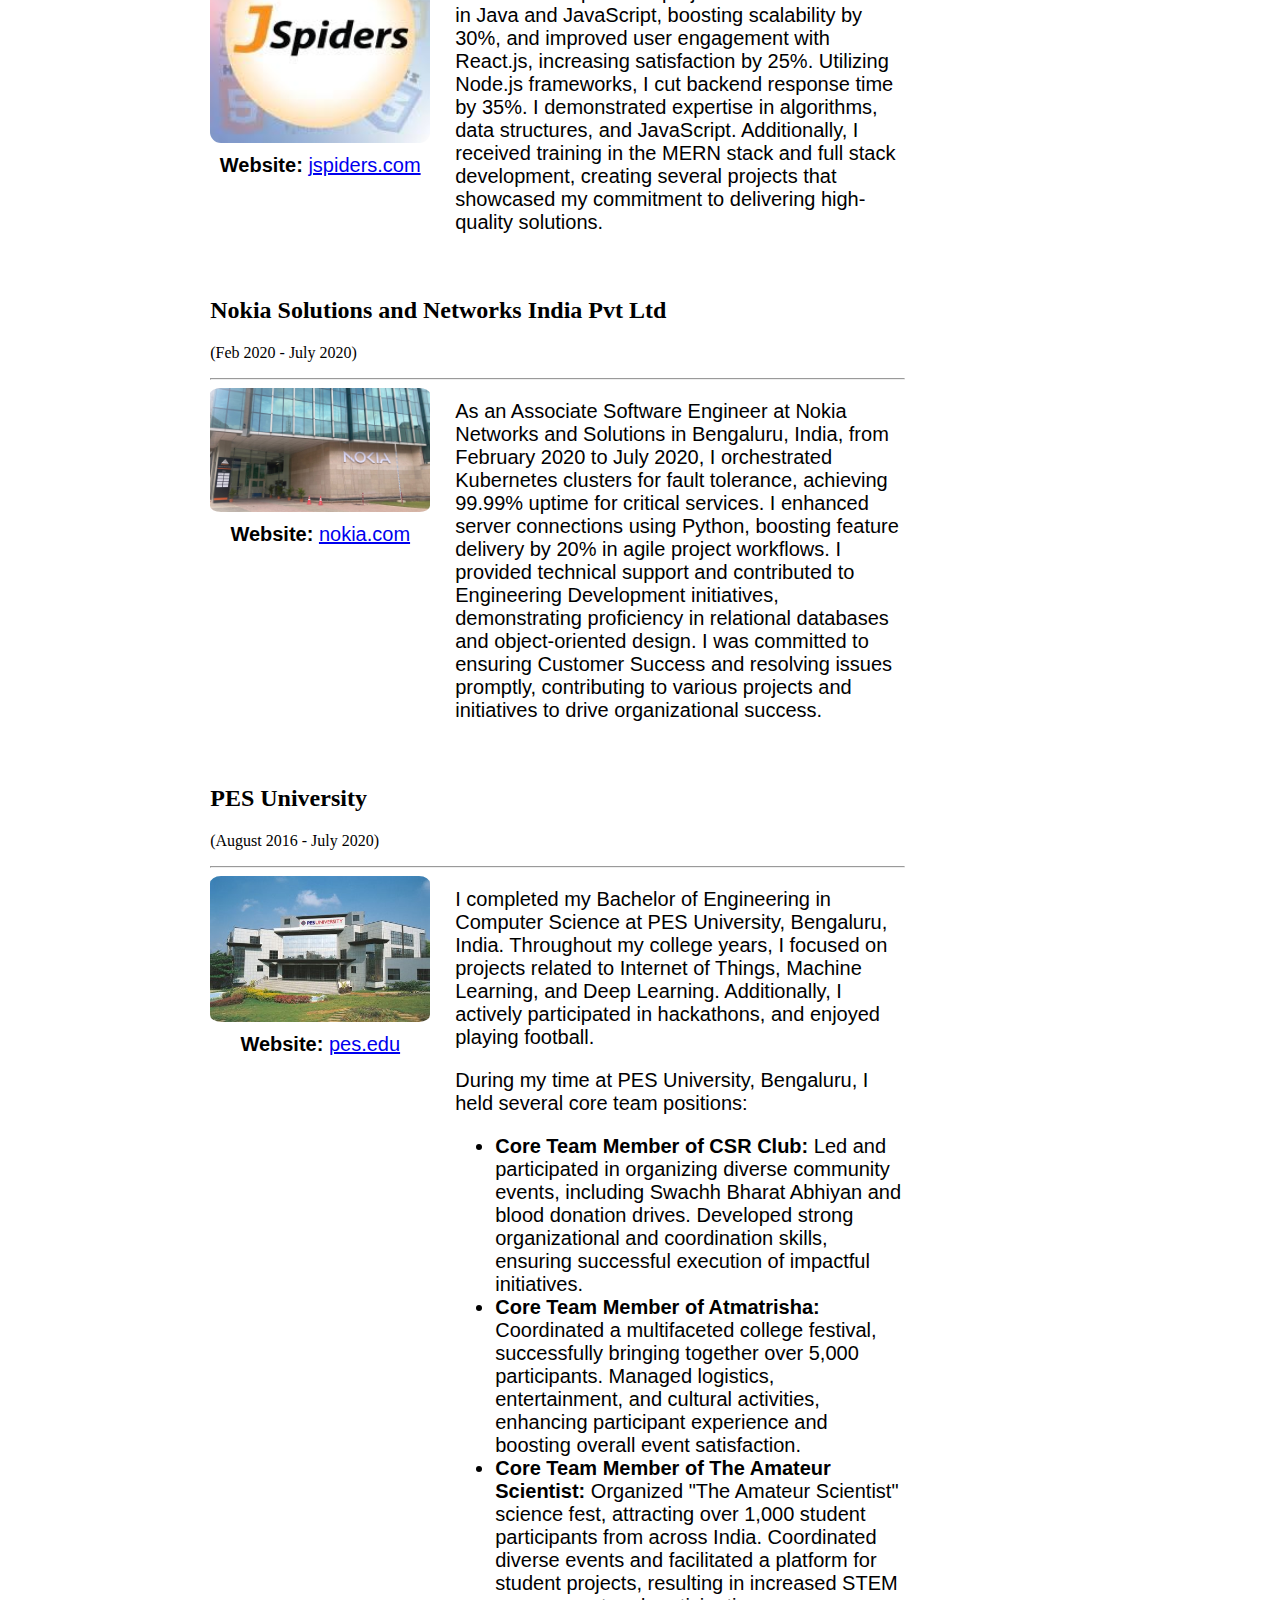
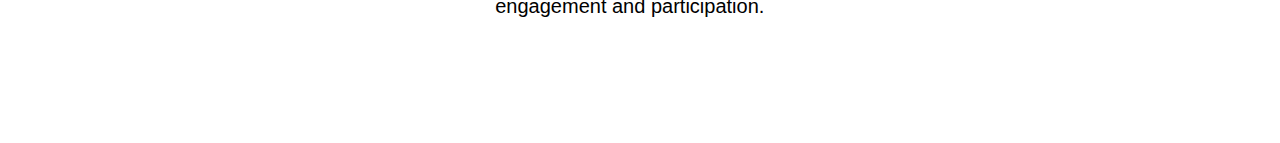
==== commit b67a074a: "f24" ====
--- a/index.html
+++ b/index.html
@@ -29,7 +29,7 @@
                 <li class="nav-item"><a href="./index.html" class="nav-link active" aria-current="page">Bio</a></li>
                 <li class="nav-item"><a href="./projects.html" class="nav-link">Projects</a></li>
                 <li class="nav-item"><a href="./interests.html" class="nav-link">Interests</a></li>
-                <li class="nav-item"><a href="https://drive.google.com/file/d/1iC0wvh1Mpt6W1etV927mFWjG2xS9-Kkf/view?usp=sharing" target="_blank" class="nav-link">Resume</a></li>
+                <li class="nav-item"><a href="https://drive.google.com/file/d/1fB0zHPFleYs65IYdAb0H_uwBCoXO0p0V/view?usp=sharing" target="_blank" class="nav-link">Resume</a></li>
             </ul>
         </header>
         <div class="b-example-divider"></div>
@@ -38,7 +38,7 @@
     <div class="container content-bio col-2">
         <div style="text-align: center;">
             <h2>Gautham Gali</h2>
-            <img src = "assets/images/Gautham.jpg" class="img-default" style="width: 150px; margin-top: 3%;"/>
+            <img src = "assets/images/IMG_7704.jpg" class="img-default" style="width: 150px; margin-top: 3%;"/>
             <div style="text-align: center; margin-top: 8%;">
                 <a href="https://www.linkedin.com/in/gautham-gali-6844a91b3/" target=”_blank”><img src = "assets/images/linkedin.jpg" class="img-small" style="margin-left: 1%;"/></a>&nbsp;&nbsp;&nbsp;&nbsp;
                 <a href="https://github.com/zorogotty14" target=”_blank”><img src = "assets/images/github.jpg" class="img-small"/></a>&nbsp;&nbsp;&nbsp;&nbsp;
@@ -54,102 +54,143 @@
     <div class="container content-margin content-general">
         <h2>Skills</h2>
         <hr>
-        <ul>
-          <li><strong>Programming Languages:</strong>
-            <img src="https://img.shields.io/badge/Java-ED8B00?style=for-the-badge&logo=java&logoColor=white" alt="Java">
-            <img src="https://img.shields.io/badge/Python-3776AB?style=for-the-badge&logo=python&logoColor=white" alt="Python">
-            <img src="https://img.shields.io/badge/C++-00599C?style=for-the-badge&logo=c%2B%2B&logoColor=white" alt="C++">
-            <img src="https://img.shields.io/badge/JavaScript-323330?style=for-the-badge&logo=javascript&logoColor=F7DF1E" alt="JavaScript">
-            <img src="https://img.shields.io/badge/HTML-239120?style=for-the-badge&logo=html5&logoColor=white" alt="HTML">
-            <img src="https://img.shields.io/badge/CSS-239120?style=for-the-badge&logo=css3&logoColor=white" alt="CSS">
-            <img src="https://img.shields.io/badge/SQL-003B57?style=for-the-badge&logo=postgresql&logoColor=white" alt="SQL">
-            <img src="https://img.shields.io/badge/NoSQL-336791?style=for-the-badge&logo=nosql&logoColor=white" alt="NoSQL">
-            <img src="https://img.shields.io/badge/TypeScript-007ACC?style=for-the-badge&logo=typescript&logoColor=white" alt="TypeScript">
-            <img src="https://img.shields.io/badge/Swift-FA7343?style=for-the-badge&logo=swift&logoColor=white" alt="Swift">
-            <img src="https://img.shields.io/badge/Objective--C-000000?style=for-the-badge&logo=apple&logoColor=white" alt="Objective-C">
-            <img src="https://img.shields.io/badge/Kotlin-0095D5?style=for-the-badge&logo=kotlin&logoColor=white" alt="Kotlin">
-            <img src="https://img.shields.io/badge/R-276DC3?style=for-the-badge&logo=r&logoColor=white" alt="R">
-          </li>
-          <li><strong>Frameworks/Libraries:</strong>
-            <img src="https://img.shields.io/badge/React-20232A?style=for-the-badge&logo=react&logoColor=61DAFB" alt="React">
-            <img src="https://img.shields.io/badge/Angular-DD0031?style=for-the-badge&logo=angular&logoColor=white" alt="Angular">
-            <img src="https://img.shields.io/badge/Node.js-339933?style=for-the-badge&logo=nodedotjs&logoColor=white" alt="Node.js">
-            <img src="https://img.shields.io/badge/Express.js-000000?style=for-the-badge&logo=express&logoColor=white" alt="Express.js">
-            <img src="https://img.shields.io/badge/Django-092E20?style=for-the-badge&logo=django&logoColor=white" alt="Django">
-            <img src="https://img.shields.io/badge/Flask-000000?style=for-the-badge&logo=flask&logoColor=white" alt="Flask">
-            <img src="https://img.shields.io/badge/Ruby_on_Rails-CC0000?style=for-the-badge&logo=rubyonrails&logoColor=white" alt="Ruby on Rails">
-            <img src="https://img.shields.io/badge/Spring_Boot-6DB33F?style=for-the-badge&logo=spring&logoColor=white" alt="Spring Boot">
-            <img src="https://img.shields.io/badge/Hibernate-59666C?style=for-the-badge&logo=hibernate&logoColor=white" alt="Hibernate">
-            <img src="https://img.shields.io/badge/JUnit-25A162?style=for-the-badge&logo=junit5&logoColor=white" alt="JUnit">
-          </li>
-          <li><strong>DevOps Tools:</strong>
-            <img src="https://img.shields.io/badge/Docker-2496ED?style=for-the-badge&logo=docker&logoColor=white" alt="Docker">
-            <img src="https://img.shields.io/badge/Kubernetes-326CE5?style=for-the-badge&logo=kubernetes&logoColor=white" alt="Kubernetes">
-            <img src="https://img.shields.io/badge/Jenkins-D24939?style=for-the-badge&logo=jenkins&logoColor=white" alt="Jenkins">
-            <img src="https://img.shields.io/badge/Travis_CI-3EAAAF?style=for-the-badge&logo=travis-ci&logoColor=white" alt="Travis CI">
-            <img src="https://img.shields.io/badge/CircleCI-343434?style=for-the-badge&logo=circleci&logoColor=white" alt="CircleCI">
-            <img src="https://img.shields.io/badge/Git-F05032?style=for-the-badge&logo=git&logoColor=white" alt="Git">
-            <img src="https://img.shields.io/badge/GitHub-181717?style=for-the-badge&logo=github&logoColor=white" alt="GitHub">
-            <img src="https://img.shields.io/badge/GitLab-330F63?style=for-the-badge&logo=gitlab&logoColor=white" alt="GitLab">
-            <img src="https://img.shields.io/badge/Terraform-623CE4?style=for-the-badge&logo=terraform&logoColor=white" alt="Terraform">
-            <img src="https://img.shields.io/badge/Ansible-EE0000?style=for-the-badge&logo=ansible&logoColor=white" alt="Ansible">
-            <img src="https://img.shields.io/badge/Chef-F09820?style=for-the-badge&logo=chef&logoColor=white" alt="Chef">
-            <img src="https://img.shields.io/badge/Puppet-FFAE1A?style=for-the-badge&logo=puppet&logoColor=white" alt="Puppet">
-            <img src="https://img.shields.io/badge/Spinnaker-139BB4?style=for-the-badge&logo=spinnaker&logoColor=white" alt="Spinnaker">
-          </li>
-          <li><strong>Cloud Platforms:</strong>
-            <img src="https://img.shields.io/badge/AWS-232F3E?style=for-the-badge&logo=amazon-aws&logoColor=white" alt="AWS">
-            <img src="https://img.shields.io/badge/Azure-0078D4?style=for-the-badge&logo=microsoft-azure&logoColor=white" alt="Azure">
-            <img src="https://img.shields.io/badge/Google_Cloud-4285F4?style=for-the-badge&logo=google-cloud&logoColor=white" alt="GCP">
-            <img src="https://img.shields.io/badge/OCI-F80000?style=for-the-badge&logo=oracle&logoColor=white" alt="OCI">
-          </li>
-          <li><strong>Databases:</strong>
-            <img src="https://img.shields.io/badge/MySQL-4479A1?style=for-the-badge&logo=mysql&logoColor=white" alt="MySQL">
-            <img src="https://img.shields.io/badge/PostgreSQL-316192?style=for-the-badge&logo=postgresql&logoColor=white" alt="PostgreSQL">
-            <img src="https://img.shields.io/badge/MongoDB-47A248?style=for-the-badge&logo=mongodb&logoColor=white" alt="MongoDB">
-            <img src="https://img.shields.io/badge/Cassandra-1287B1?style=for-the-badge&logo=apache-cassandra&logoColor=white" alt="Cassandra">
-            <img src="https://img.shields.io/badge/Redis-DC382D?style=for-the-badge&logo=redis&logoColor=white" alt="Redis">
-            <img src="https://img.shields.io/badge/Elasticsearch-005571?style=for-the-badge&logo=elasticsearch&logoColor=white" alt="Elasticsearch">
-          </li>
-          <li><strong>Testing Tools:</strong>
-            <img src="https://img.shields.io/badge/Selenium-43B02A?style=for-the-badge&logo=selenium&logoColor=white" alt="Selenium">
-            <img src="https://img.shields.io/badge/Puppeteer-40B5A4?style=for-the-badge&logo=puppeteer&logoColor=white" alt="Puppeteer">
-            <img src="https://img.shields.io/badge/Postman-FF6C37?style=for-the-badge&logo=postman&logoColor=white" alt="Postman">
-            <img src="https://img.shields.io/badge/JUnit-25A162?style=for-the-badge&logo=junit5&logoColor=white" alt="JUnit">
-            <img src="https://img.shields.io/badge/Mockito-FFCA28?style=for-the-badge&logo=mockito&logoColor=white" alt="Mockito">
-          </li>
-          <li><strong>Other Technologies:</strong>
-            <img src="https://img.shields.io/badge/REST_API-02569B?style=for-the-badge&logo=rest-api&logoColor=white" alt="REST API">
-            <img src="https://img.shields.io/badge/GraphQL-E10098?style=for-the-badge&logo=graphql&logoColor=white" alt="GraphQL">
-            <img src="https://img.shields.io/badge/Microservices-15C39A?style=for-the-badge&logo=microservices&logoColor=white" alt="Microservices">
-            <img src="https://img.shields.io/badge/Agile-20B2AA?style=for-the-badge&logo=agile&logoColor=white" alt="Agile">
-            <img src="https://img.shields.io/badge/Scrum-6DB33F?style=for-the-badge&logo=scrum&logoColor=white" alt="Scrum">
-            <img src="https://img.shields.io/badge/Linux-FCC624?style=for-the-badge&logo=linux&logoColor=black" alt="Linux">
-            <img src="https://img.shields.io/badge/Unix-2C3539?style=for-the-badge&logo=unix&logoColor=white" alt="Unix">
-            <img src="https://img.shields.io/badge/Windows-0078D6?style=for-the-badge&logo=windows&logoColor=white" alt="Windows">
-            <img src="https://img.shields.io/badge/MacOS-000000?style=for-the-badge&logo=apple&logoColor=white" alt="MacOS">
-            <img src="https://img.shields.io/badge/Distributed_Systems-02569B?style=for-the-badge&logo=distributed-systems&logoColor=white" alt="Distributed Systems">
-            <img src="https://img.shields.io/badge/LLM-3C3C3D?style=for-the-badge&logo=language&logoColor=white" alt="LLM">
-            <img src="https://img.shields.io/badge/Kafka-231F20?style=for-the-badge&logo=apache-kafka&logoColor=white" alt="Kafka">
-            
-            
-            <img src="https://img.shields.io/badge/Apache_Airflow-017CEE?style=for-the-badge&logo=apache-airflow&logoColor=white" alt="Apache Airflow">
-            <img src="https://img.shields.io/badge/Apache_Kafka-231F20?style=for-the-badge&logo=apache-kafka&logoColor=white" alt="Apache Kafka">
-            <img src="https://img.shields.io/badge/Apache_Spark-E25A1C?style=for-the-badge&logo=apache-spark&logoColor=white" alt="Apache Spark">
-            <img src="https://img.shields.io/badge/Blockchain-121D33?style=for-the-badge&logo=blockchain-dot-com&logoColor=white" alt="Blockchain">
-            <img src="https://img.shields.io/badge/Heroku-430098?style=for-the-badge&logo=heroku&logoColor=white" alt="Heroku">
-            <img src="https://img.shields.io/badge/Flutter-02569B?style=for-the-badge&logo=flutter&logoColor=white" alt="Flutter">
-            <img src="https://img.shields.io/badge/Microservices-15C39A?style=for-the-badge&logo=microservices&logoColor=white" alt="Microservices">
-            <img src="https://img.shields.io/badge/TensorFlow-FF6F00?style=for-the-badge&logo=tensorflow&logoColor=white" alt="TensorFlow">
-            <img src="https://img.shields.io/badge/Keras-D00000?style=for-the-badge&logo=keras&logoColor=white" alt="Keras">
-
-            <img src="https://img.shields.io/badge/MERN_Stack-61DAFB?style=for-the-badge&logo=react&logoColor=white" alt="MERN Stack">
-            <img src="https://img.shields.io/badge/Full_Stack-61DAFB?style=for-the-badge&logo=full-stack&logoColor=white" alt="Full Stack">
-            <img src="https://img.shields.io/badge/CI/CD-3EAAAF?style=for-the-badge&logo=ci-cd&logoColor=white" alt="CI/CD">
-            <img src="https://img.shields.io/badge/AI/ML-FF6F00?style=for-the-badge&logo=artificial-intelligence&logoColor=white" alt="AI/ML">
-          </li>
-        </ul>
-      </div>
+        <div class="skills-container">
+            
+            <div class="skill-section">
+                <h3>Programming Languages</h3>
+                <div class="skills">
+                    <img src="https://img.shields.io/badge/Java-ED8B00?style=for-the-badge&logo=java&logoColor=white" alt="Java">
+                    <img src="https://img.shields.io/badge/Python-3776AB?style=for-the-badge&logo=python&logoColor=white" alt="Python">
+                    <img src="https://img.shields.io/badge/C++-00599C?style=for-the-badge&logo=c%2B%2B&logoColor=white" alt="C++">
+                    <img src="https://img.shields.io/badge/JavaScript-323330?style=for-the-badge&logo=javascript&logoColor=F7DF1E" alt="JavaScript">
+                    <img src="https://img.shields.io/badge/HTML-239120?style=for-the-badge&logo=html5&logoColor=white" alt="HTML">
+                    <img src="https://img.shields.io/badge/CSS-239120?style=for-the-badge&logo=css3&logoColor=white" alt="CSS">
+                    <img src="https://img.shields.io/badge/SQL-003B57?style=for-the-badge&logo=postgresql&logoColor=white" alt="SQL">
+                    <img src="https://img.shields.io/badge/NoSQL-336791?style=for-the-badge&logo=nosql&logoColor=white" alt="NoSQL">
+                    <img src="https://img.shields.io/badge/TypeScript-007ACC?style=for-the-badge&logo=typescript&logoColor=white" alt="TypeScript">
+                    <img src="https://img.shields.io/badge/Swift-FA7343?style=for-the-badge&logo=swift&logoColor=white" alt="Swift">
+                    <img src="https://img.shields.io/badge/Objective--C-000000?style=for-the-badge&logo=apple&logoColor=white" alt="Objective-C">
+                    <img src="https://img.shields.io/badge/Kotlin-0095D5?style=for-the-badge&logo=kotlin&logoColor=white" alt="Kotlin">
+                    <img src="https://img.shields.io/badge/R-276DC3?style=for-the-badge&logo=r&logoColor=white" alt="R">
+                </div>
+            </div>
+        
+            <div class="skill-section">
+                <h3>Frameworks/Libraries</h3>
+                <div class="skills">
+                    <img src="https://img.shields.io/badge/React-20232A?style=for-the-badge&logo=react&logoColor=61DAFB" alt="React">
+                    <img src="https://img.shields.io/badge/Angular-DD0031?style=for-the-badge&logo=angular&logoColor=white" alt="Angular">
+                    <img src="https://img.shields.io/badge/Node.js-339933?style=for-the-badge&logo=nodedotjs&logoColor=white" alt="Node.js">
+                    <img src="https://img.shields.io/badge/Express.js-000000?style=for-the-badge&logo=express&logoColor=white" alt="Express.js">
+                    <img src="https://img.shields.io/badge/Django-092E20?style=for-the-badge&logo=django&logoColor=white" alt="Django">
+                    <img src="https://img.shields.io/badge/Flask-000000?style=for-the-badge&logo=flask&logoColor=white" alt="Flask">
+                    <img src="https://img.shields.io/badge/Ruby_on_Rails-CC0000?style=for-the-badge&logo=rubyonrails&logoColor=white" alt="Ruby on Rails">
+                    <img src="https://img.shields.io/badge/Spring_Boot-6DB33F?style=for-the-badge&logo=spring&logoColor=white" alt="Spring Boot">
+                    <img src="https://img.shields.io/badge/Hibernate-59666C?style=for-the-badge&logo=hibernate&logoColor=white" alt="Hibernate">
+                    <img src="https://img.shields.io/badge/JUnit-25A162?style=for-the-badge&logo=junit5&logoColor=white" alt="JUnit">
+                </div>
+            </div>
+        
+            <div class="skill-section">
+                <h3>DevOps Tools</h3>
+                <div class="skills">
+                    <img src="https://img.shields.io/badge/Docker-2496ED?style=for-the-badge&logo=docker&logoColor=white" alt="Docker">
+                    <img src="https://img.shields.io/badge/Kubernetes-326CE5?style=for-the-badge&logo=kubernetes&logoColor=white" alt="Kubernetes">
+                    <img src="https://img.shields.io/badge/Jenkins-D24939?style=for-the-badge&logo=jenkins&logoColor=white" alt="Jenkins">
+                    <img src="https://img.shields.io/badge/Travis_CI-3EAAAF?style=for-the-badge&logo=travis-ci&logoColor=white" alt="Travis CI">
+                    <img src="https://img.shields.io/badge/CircleCI-343434?style=for-the-badge&logo=circleci&logoColor=white" alt="CircleCI">
+                    <img src="https://img.shields.io/badge/Git-F05032?style=for-the-badge&logo=git&logoColor=white" alt="Git">
+                    <img src="https://img.shields.io/badge/GitHub-181717?style=for-the-badge&logo=github&logoColor=white" alt="GitHub">
+                    <img src="https://img.shields.io/badge/GitLab-330F63?style=for-the-badge&logo=gitlab&logoColor=white" alt="GitLab">
+                    <img src="https://img.shields.io/badge/Terraform-623CE4?style=for-the-badge&logo=terraform&logoColor=white" alt="Terraform">
+                    <img src="https://img.shields.io/badge/Ansible-EE0000?style=for-the-badge&logo=ansible&logoColor=white" alt="Ansible">
+                    <img src="https://img.shields.io/badge/Chef-F09820?style=for-the-badge&logo=chef&logoColor=white" alt="Chef">
+                    <img src="https://img.shields.io/badge/Puppet-FFAE1A?style=for-the-badge&logo=puppet&logoColor=white" alt="Puppet">
+                    <img src="https://img.shields.io/badge/Spinnaker-139BB4?style=for-the-badge&logo=spinnaker&logoColor=white" alt="Spinnaker">
+                </div>
+            </div>
+
+            <div class="skill-section">
+                <h3> Cloud Platforms: </h3>
+                <div class="skills">
+                    <img src="https://img.shields.io/badge/AWS-232F3E?style=for-the-badge&logo=amazon-aws&logoColor=white" alt="AWS">
+                    <img src="https://img.shields.io/badge/Azure-0078D4?style=for-the-badge&logo=microsoft-azure&logoColor=white" alt="Azure">
+                    <img src="https://img.shields.io/badge/Google_Cloud-4285F4?style=for-the-badge&logo=google-cloud&logoColor=white" alt="GCP">
+                    <img src="https://img.shields.io/badge/OCI-F80000?style=for-the-badge&logo=oracle&logoColor=white" alt="OCI">
+                </div>
+            </div>
+
+            <div class="skill-section">
+                <h3>Databases</h3>
+                <div class="skills">
+                    <img src="https://img.shields.io/badge/MySQL-4479A1?style=for-the-badge&logo=mysql&logoColor=white" alt="MySQL">
+                    <img src="https://img.shields.io/badge/PostgreSQL-316192?style=for-the-badge&logo=postgresql&logoColor=white" alt="PostgreSQL">
+                    <img src="https://img.shields.io/badge/MongoDB-47A248?style=for-the-badge&logo=mongodb&logoColor=white" alt="MongoDB">
+                    <img src="https://img.shields.io/badge/Cassandra-1287B1?style=for-the-badge&logo=apache-cassandra&logoColor=white" alt="Cassandra">
+                    <img src="https://img.shields.io/badge/Redis-DC382D?style=for-the-badge&logo=redis&logoColor=white" alt="Redis">
+                    <img src="https://img.shields.io/badge/Elasticsearch-005571?style=for-the-badge&logo=elasticsearch&logoColor=white" alt="Elasticsearch">
+                </div>
+            </div>
+
+            <div class="skill-section">
+                <h3>Testing Tools</h3>
+                <div class="skills">
+                    <img src="https://img.shields.io/badge/Selenium-43B02A?style=for-the-badge&logo=selenium&logoColor=white" alt="Selenium">
+                    <img src="https://img.shields.io/badge/Puppeteer-40B5A4?style=for-the-badge&logo=puppeteer&logoColor=white" alt="Puppeteer">
+                    <img src="https://img.shields.io/badge/Postman-FF6C37?style=for-the-badge&logo=postman&logoColor=white" alt="Postman">
+                    <img src="https://img.shields.io/badge/JUnit-25A162?style=for-the-badge&logo=junit5&logoColor=white" alt="JUnit">
+                    <img src="https://img.shields.io/badge/Mockito-FFCA28?style=for-the-badge&logo=mockito&logoColor=white" alt="Mockito">
+                </div>
+            </div>
+            <div class="skill-section">
+                <h3>Platforms</h3>
+                <div class="skills">
+                    <img src="https://img.shields.io/badge/Linux-FCC624?style=for-the-badge&logo=linux&logoColor=black" alt="Linux">
+                    <img src="https://img.shields.io/badge/Windows-0078D6?style=for-the-badge&logo=windows&logoColor=white" alt="Windows">
+                    <img src="https://img.shields.io/badge/MacOS-000000?style=for-the-badge&logo=apple&logoColor=white" alt="MacOS">
+                    <img src="https://img.shields.io/badge/Android_Studio-3DDC84?style=for-the-badge&logo=android-studio&logoColor=white" alt="Android Studio">
+                    <img src="https://img.shields.io/badge/iOS-000000?style=for-the-badge&logo=ios&logoColor=white" alt="iOS">
+                    <img src="https://img.shields.io/badge/VS_Code-007ACC?style=for-the-badge&logo=visual-studio-code&logoColor=white" alt="VS Code">
+                    <img src="https://img.shields.io/badge/IntelliJ-000000?style=for-the-badge&logo=intellij-idea&logoColor=white" alt="IntelliJ">
+                    <img src="https://img.shields.io/badge/PyCharm-000000?style=for-the-badge&logo=pycharm&logoColor=white" alt="PyCharm">
+                    <img src="https://img.shields.io/badge/Jupyter-F37626?style=for-the-badge&logo=jupyter&logoColor=white" alt="Jupyter">
+                    <img src="https://img.shields.io/badge/Anaconda-44A833?style=for-the-badge&logo=anaconda&logoColor=white" alt="Anaconda">
+                </div>
+            </div>
+
+            <div class="skill-section">
+                <h3>Other Technologies</h3>
+                <div class="skills">
+                    <img src="https://img.shields.io/badge/REST_API-02569B?style=for-the-badge&logo=rest-api&logoColor=white" alt="REST API">
+                    <img src="https://img.shields.io/badge/GraphQL-E10098?style=for-the-badge&logo=graphql&logoColor=white" alt="GraphQL">
+                    <img src="https://img.shields.io/badge/Microservices-15C39A?style=for-the-badge&logo=microservices&logoColor=white" alt="Microservices">
+                    <img src="https://img.shields.io/badge/Agile-20B2AA?style=for-the-badge&logo=agile&logoColor=white" alt="Agile">
+                    <img src="https://img.shields.io/badge/Scrum-6DB33F?style=for-the-badge&logo=scrum&logoColor=white" alt="Scrum">
+                    
+                    <img src="https://img.shields.io/badge/Distributed_Systems-02569B?style=for-the-badge&logo=distributed-systems&logoColor=white" alt="Distributed Systems">
+                    <img src="https://img.shields.io/badge/LLM-3C3C3D?style=for-the-badge&logo=language&logoColor=white" alt="LLM">
+                    <img src="https://img.shields.io/badge/Kafka-231F20?style=for-the-badge&logo=apache-kafka&logoColor=white" alt="Kafka">
+                    
+                    
+                    <img src="https://img.shields.io/badge/Apache_Airflow-017CEE?style=for-the-badge&logo=apache-airflow&logoColor=white" alt="Apache Airflow">
+                    <img src="https://img.shields.io/badge/Apache_Kafka-231F20?style=for-the-badge&logo=apache-kafka&logoColor=white" alt="Apache Kafka">
+                    <img src="https://img.shields.io/badge/Apache_Spark-E25A1C?style=for-the-badge&logo=apache-spark&logoColor=white" alt="Apache Spark">
+                    <img src="https://img.shields.io/badge/Blockchain-121D33?style=for-the-badge&logo=blockchain-dot-com&logoColor=white" alt="Blockchain">
+                    <img src="https://img.shields.io/badge/Heroku-430098?style=for-the-badge&logo=heroku&logoColor=white" alt="Heroku">
+                    <img src="https://img.shields.io/badge/Flutter-02569B?style=for-the-badge&logo=flutter&logoColor=white" alt="Flutter">
+                    <img src="https://img.shields.io/badge/Microservices-15C39A?style=for-the-badge&logo=microservices&logoColor=white" alt="Microservices">
+                    <img src="https://img.shields.io/badge/TensorFlow-FF6F00?style=for-the-badge&logo=tensorflow&logoColor=white" alt="TensorFlow">
+                    <img src="https://img.shields.io/badge/Keras-D00000?style=for-the-badge&logo=keras&logoColor=white" alt="Keras">
+
+                    <img src="https://img.shields.io/badge/MERN_Stack-61DAFB?style=for-the-badge&logo=react&logoColor=white" alt="MERN Stack">
+                    <img src="https://img.shields.io/badge/Full_Stack-61DAFB?style=for-the-badge&logo=full-stack&logoColor=white" alt="Full Stack">
+                    <img src="https://img.shields.io/badge/CI/CD-3EAAAF?style=for-the-badge&logo=ci-cd&logoColor=white" alt="CI/CD">
+                    <img src="https://img.shields.io/badge/AI/ML-FF6F00?style=for-the-badge&logo=artificial-intelligence&logoColor=white" alt="AI/ML">
+                </div>
+            </div>
+        </div>
+    </div>
+    
     
     <div class="container content-margin content-general">
         <h2>Virginia Tech, Blacksburg</h2><p>(Fall 2023 - present)</p><hr>
--- a/assets/css/styles.css
+++ b/assets/css/styles.css
@@ -0,0 +1,194 @@
+/* Scrollbar customization */
+body {
+    -ms-overflow-style: none; /* for Internet Explorer, Edge */
+    scrollbar-width: none; /* for Firefox */
+    overflow-y: scroll; 
+}
+
+body::-webkit-scrollbar {
+    display: none; /* for Chrome, Safari, and Opera */
+}
+
+/* General styles */
+.b-example-divider {
+    width: 335px;
+    height: 0rem;
+    background-color: rgba(0, 0, 0, .1);
+    border: solid rgba(0, 0, 0, .15);
+    border-width: 1px 0;
+    box-shadow: inset 0 .5em 1.5em rgba(0, 0, 0, .1), inset 0 .125em .5em rgba(0, 0, 0, .15);
+}
+
+.text-description-right,
+.text-description-left {
+    font-size: 20px;
+    font-family: 'Trebuchet MS', 'Lucida Sans Unicode', 'Lucida Grande', 'Lucida Sans', Arial, sans-serif;
+}
+
+.text-description-right {
+    margin-left: 245px;
+}
+
+.text-description-left {
+    margin-right: 325px;
+}
+
+.img-default,
+.img-default-br {
+    width: 220px;
+    height: auto;
+    border-radius: 5%;
+}
+
+.img-default-br {
+    margin-bottom: 5%;
+}
+
+.pic-left,
+.pic-right {
+    border-radius: 5%;
+    text-align: center;
+}
+
+.pic-left {
+    float: left;
+}
+
+.pic-right {
+    float: right;
+}
+
+.pic-desc {
+    font-size: 20px;
+    font-family: 'Trebuchet MS', 'Lucida Sans Unicode', 'Lucida Grande', 'Lucida Sans', Arial, sans-serif;
+    margin-top: 3%;
+}
+
+.img-small {
+    width: 30px;
+    height: auto;
+}
+
+.content-margin,
+.content-margin-nav,
+.content-margin-wide {
+    flex: 0 0 auto;
+    justify-content: left;
+    margin-left: 16%;
+}
+
+.content-margin {
+    width: 55%;
+}
+
+.content-margin-wide {
+    width: 62%;
+}
+
+.content-general {
+    margin-bottom: 5%;
+}
+
+.content-nav {
+    margin-bottom: 3%;
+}
+
+.content-bio {
+    flex: 0 0 auto;
+    width: 16.667%;
+    float: right;
+    margin-right: 7%;
+}
+
+.content-bio-space {
+    width: 15%;
+}
+.skills-container {
+    display: flex;
+    flex-wrap: wrap;
+    gap: 20px;
+    justify-content: space-between;
+    margin: 20px 0;
+}
+
+.skill-section {
+    border: 2px solid black;
+    border-radius: 8px;
+    padding: 20px;
+    background-color: #f5f5f5; /* Default background color */
+    flex: 1;
+    min-width: 300px;
+    margin-bottom: 20px;
+}
+
+.skill-section h3 {
+    margin-top: 0;
+    font-size: 1.5em;
+    text-align: center;
+}
+
+.skills {
+    display: flex;
+    flex-wrap: wrap;
+    gap: 10px;
+    justify-content: center;
+}
+
+.skills img {
+    margin: 5px;
+}
+
+/* Custom background colors for each skill section */
+.skill-section:nth-child(1) {
+    background-color: #e0f7fa; /* Light cyan for Programming Languages */
+}
+
+.skill-section:nth-child(2) {
+    background-color: #fce4ec; /* Light pink for Frameworks/Libraries */
+}
+
+.skill-section:nth-child(3) {
+    background-color: #f3e5f5; /* Light purple for DevOps Tools */
+}
+
+/* Responsive styles */
+@media (max-width: 1000px) {
+    body {
+        width: 100%;
+    }
+
+    .list-items-center {
+        width: max-content;
+        margin: auto;
+    }
+
+    .b-example-divider {
+        width: 80%;
+        margin: auto;
+    }
+
+    .text-description-right,
+    .text-description-left {
+        margin: auto;
+        text-align: justify;
+        font-size: 18px;
+        width: 100%;
+    }
+
+    .pic-left,
+    .pic-right {
+        float: none;
+        margin: auto;
+    }
+
+    .content-margin,
+    .content-margin-nav,
+    .content-margin-wide {
+        width: 87%;
+        text-align: center;
+        justify-content: center;
+        margin-left: auto;
+        overflow-wrap: break-word;
+    }
+
+}
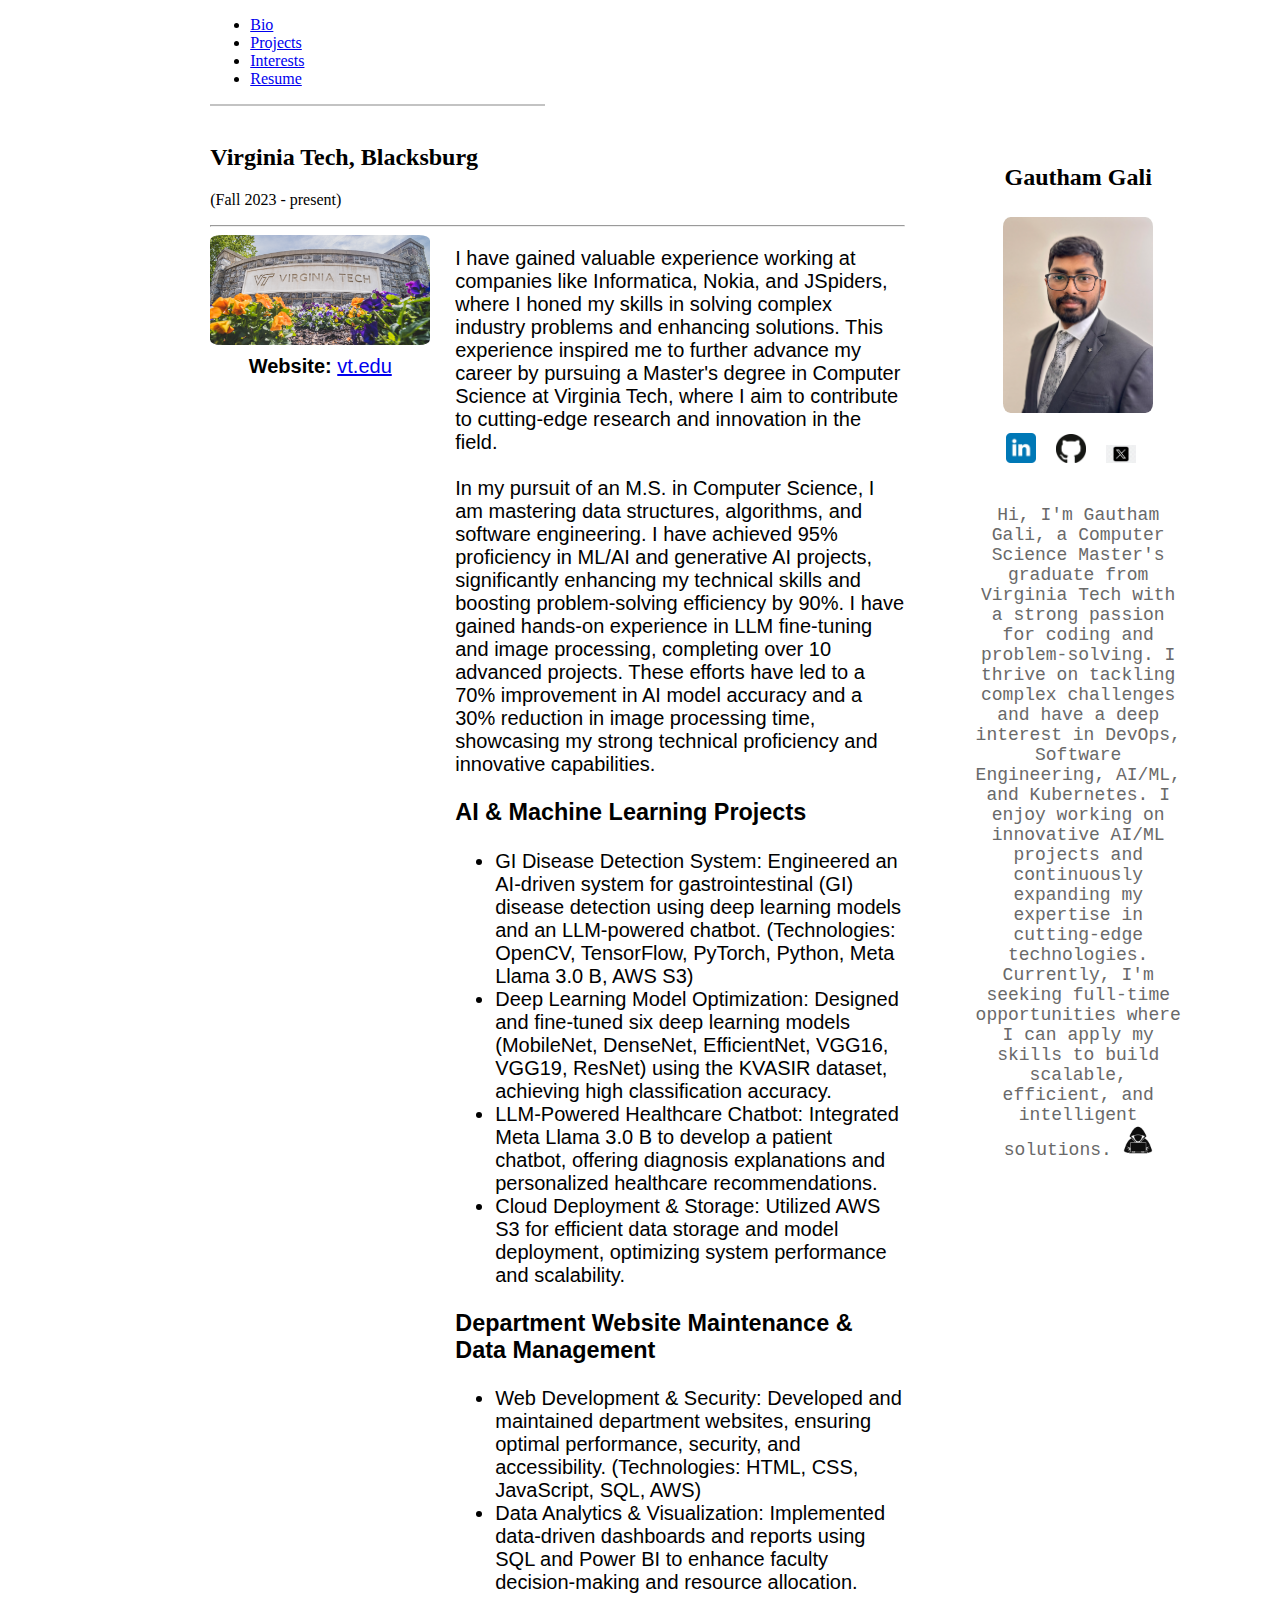
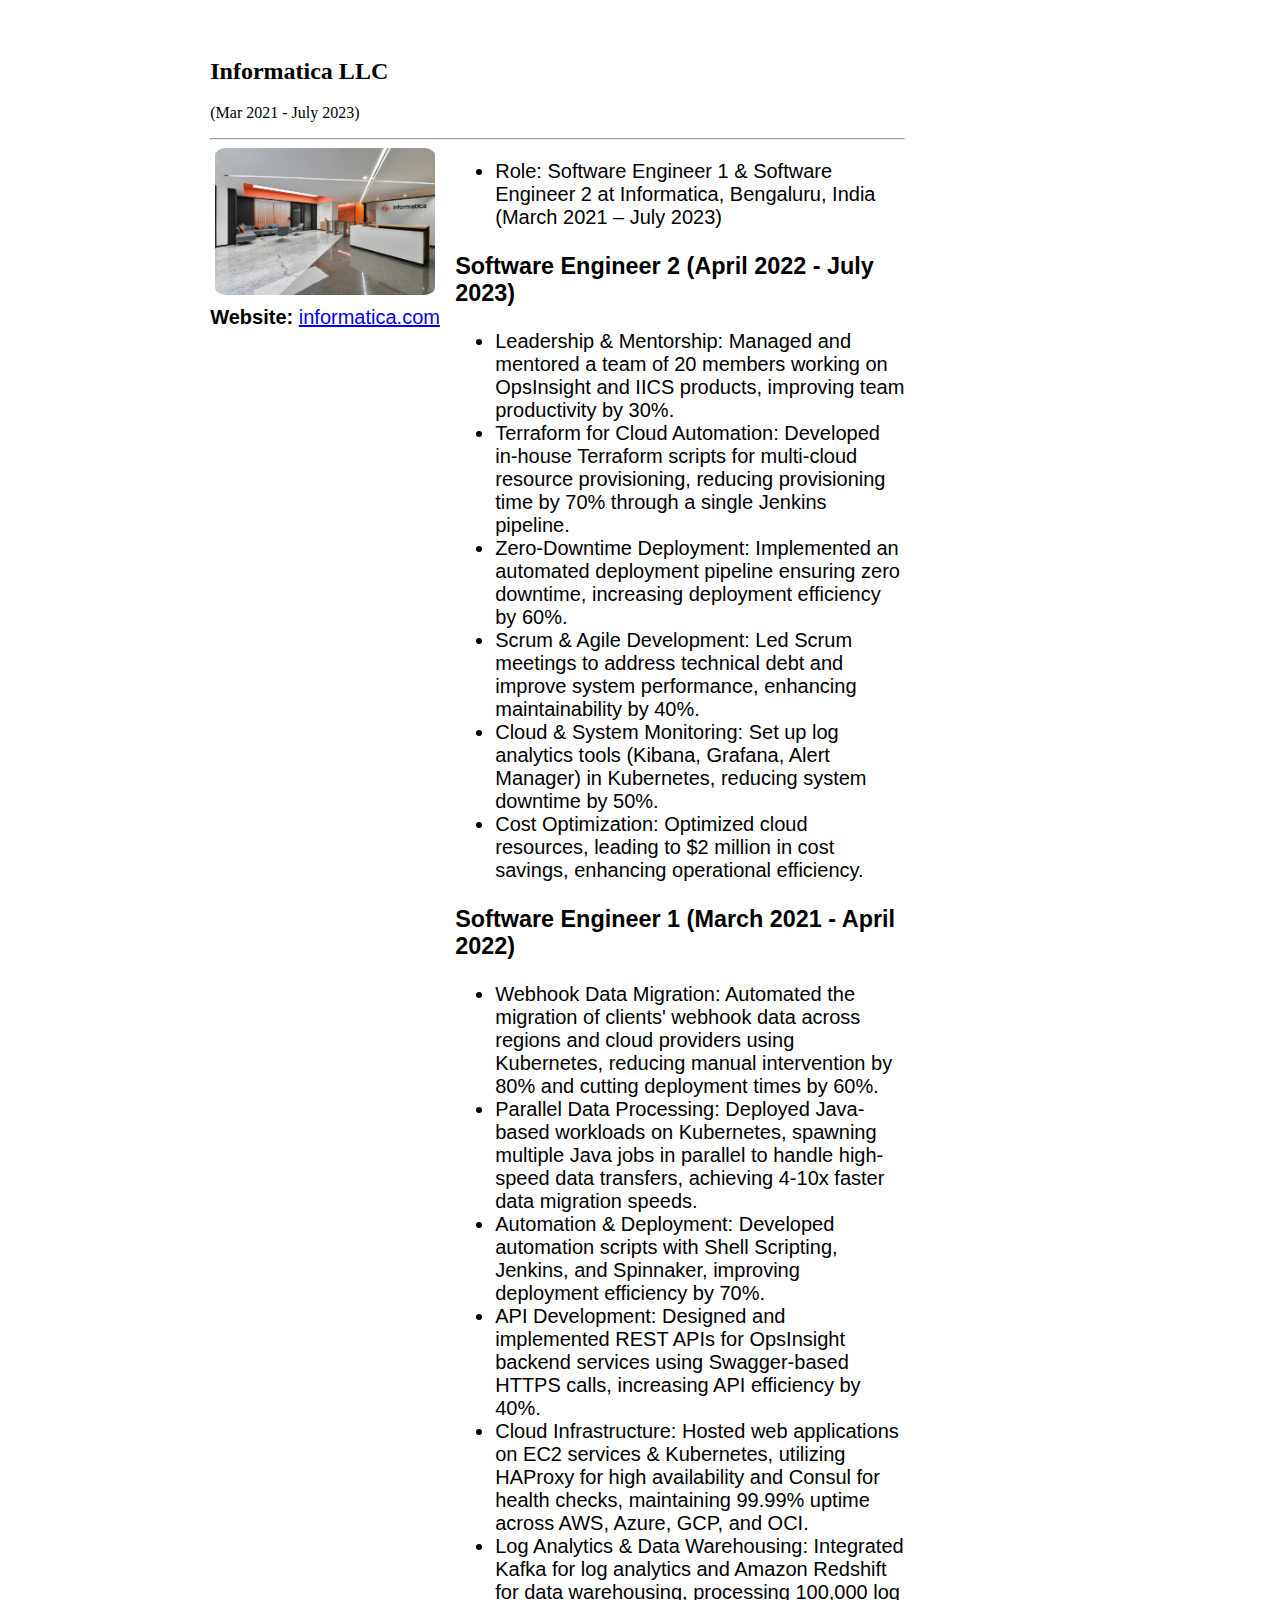
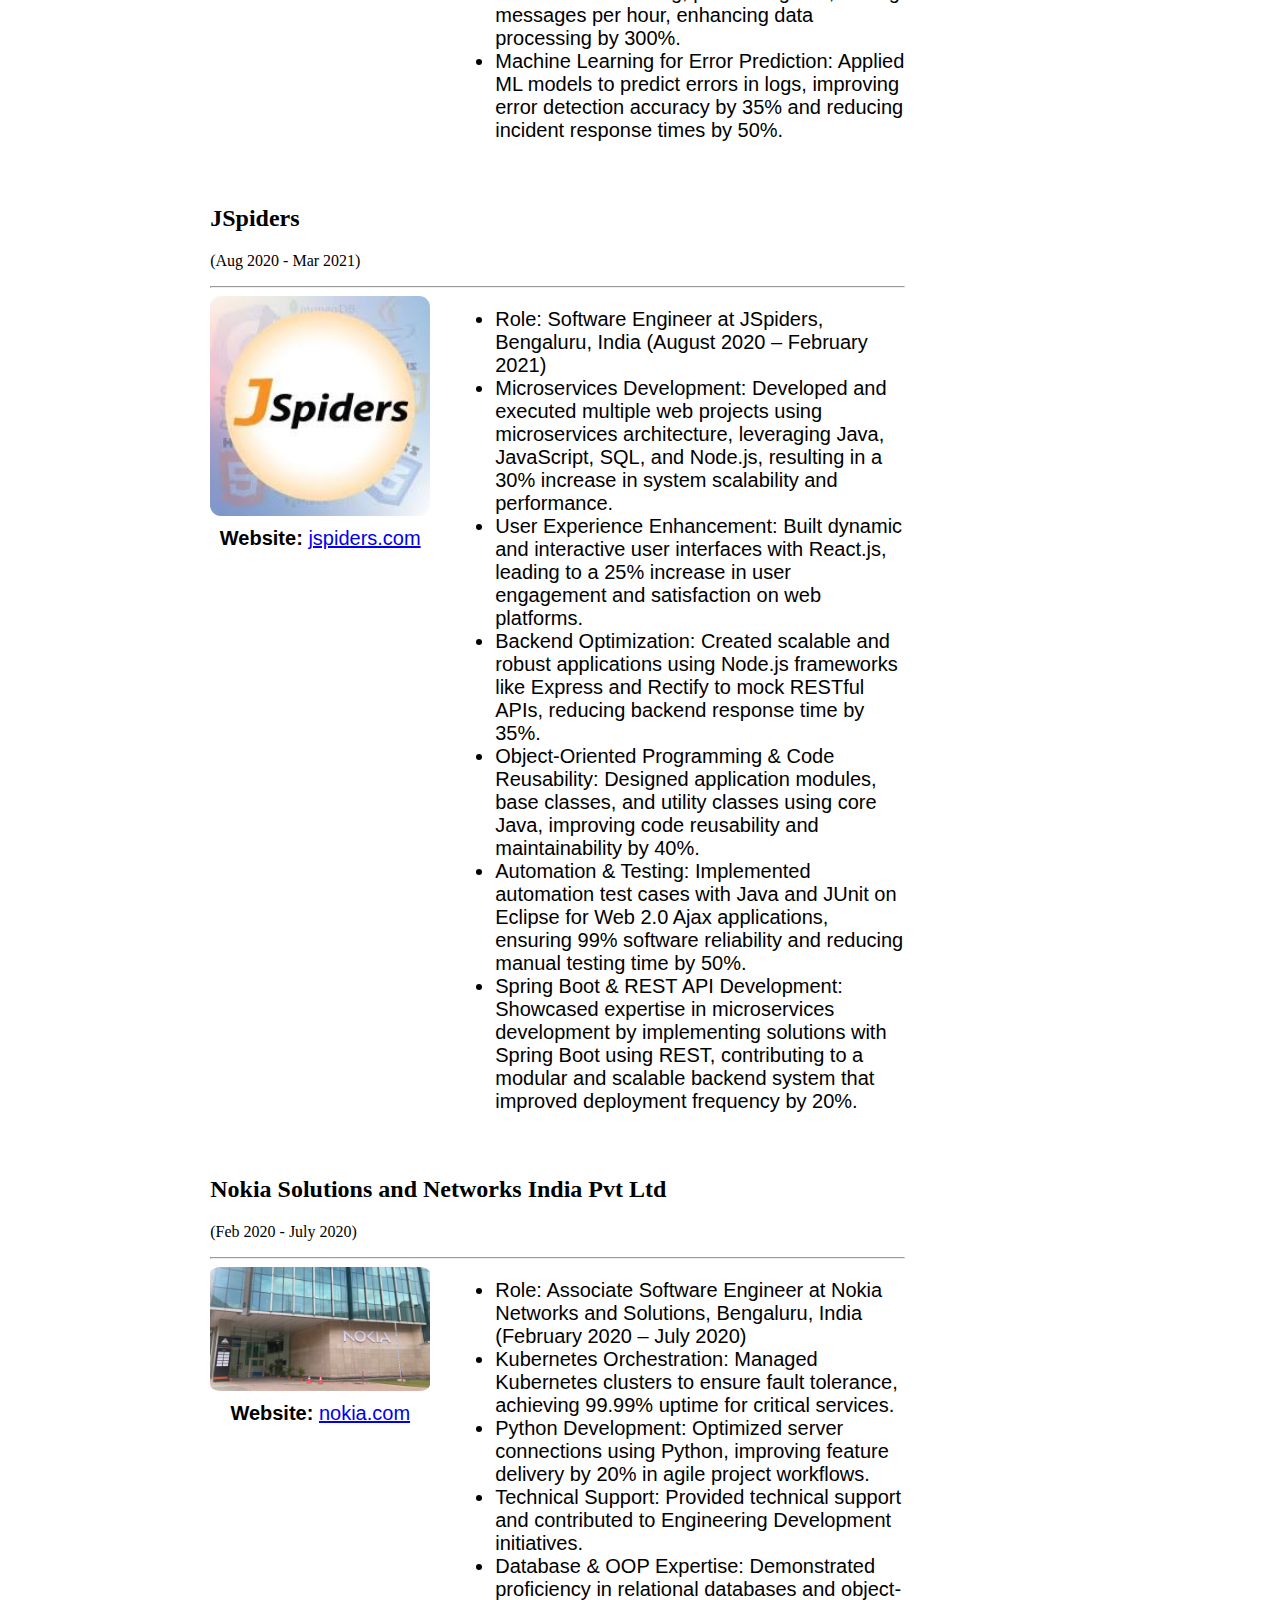
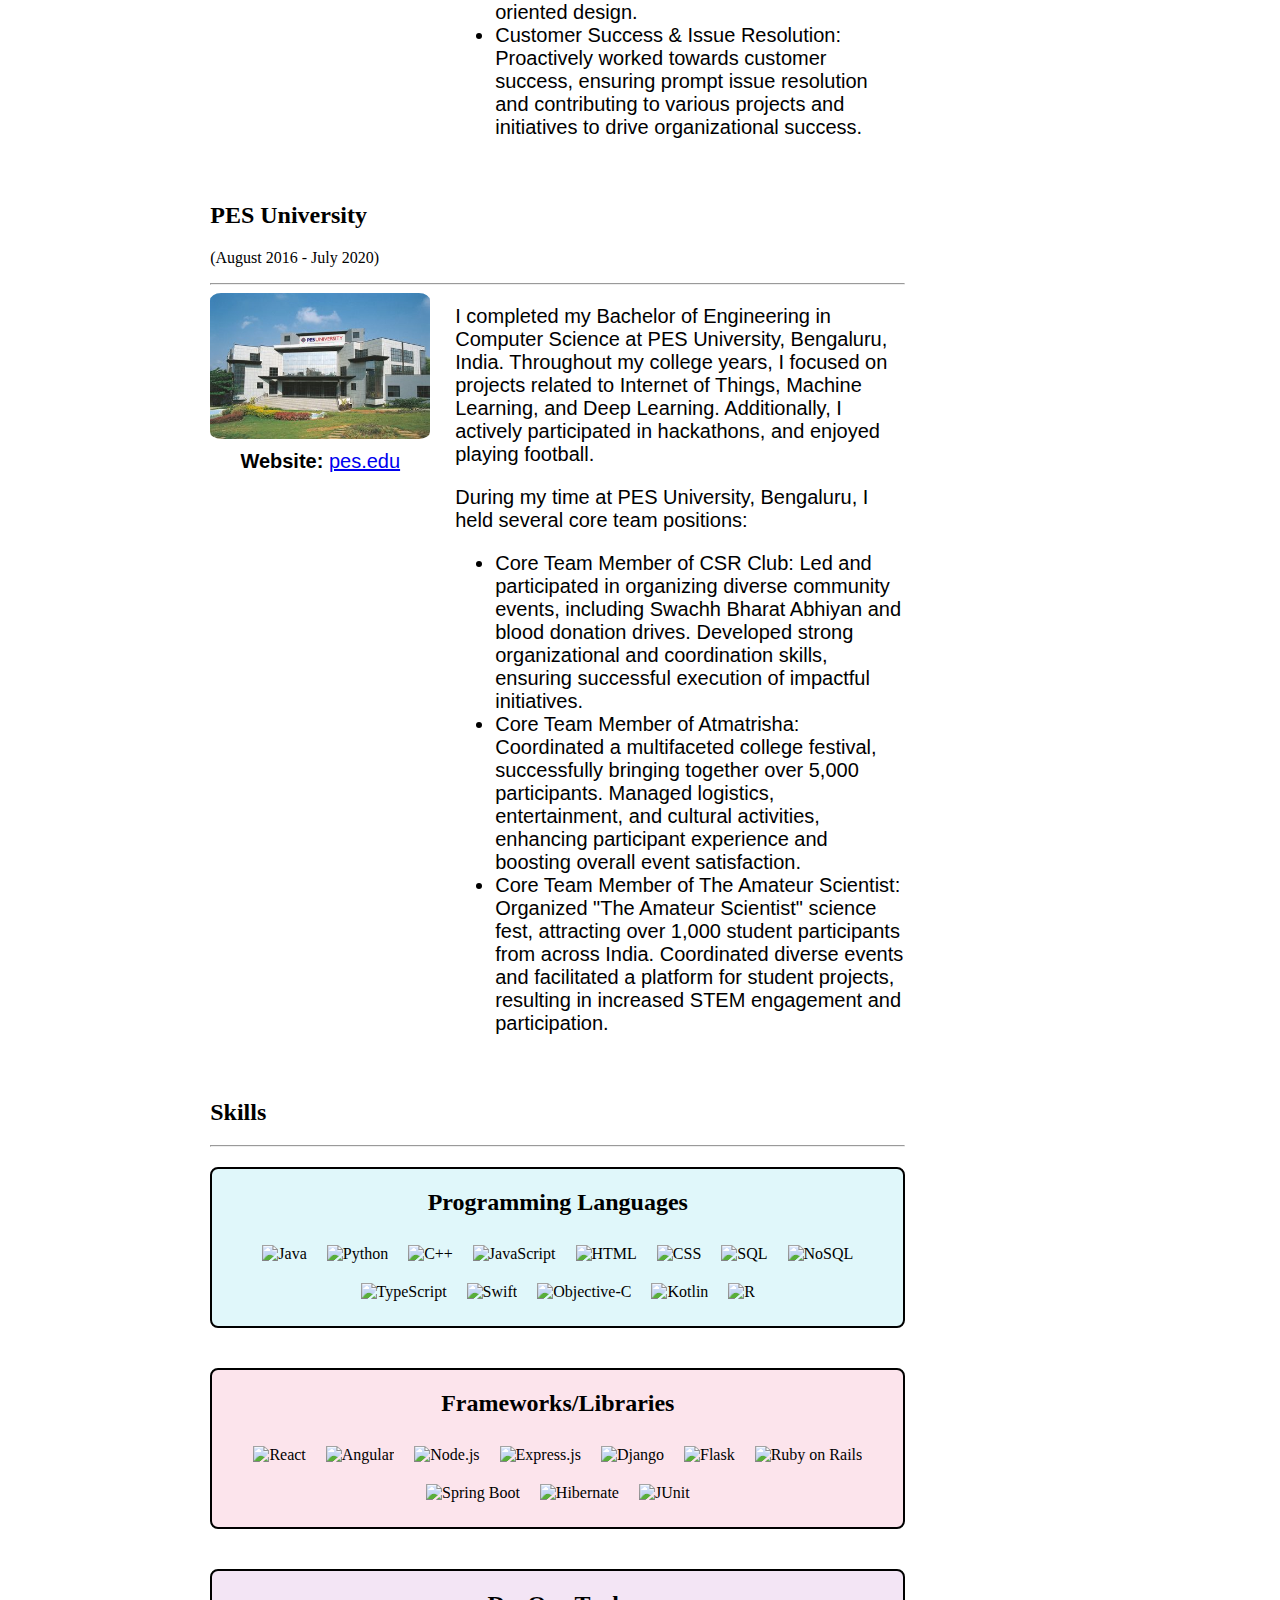
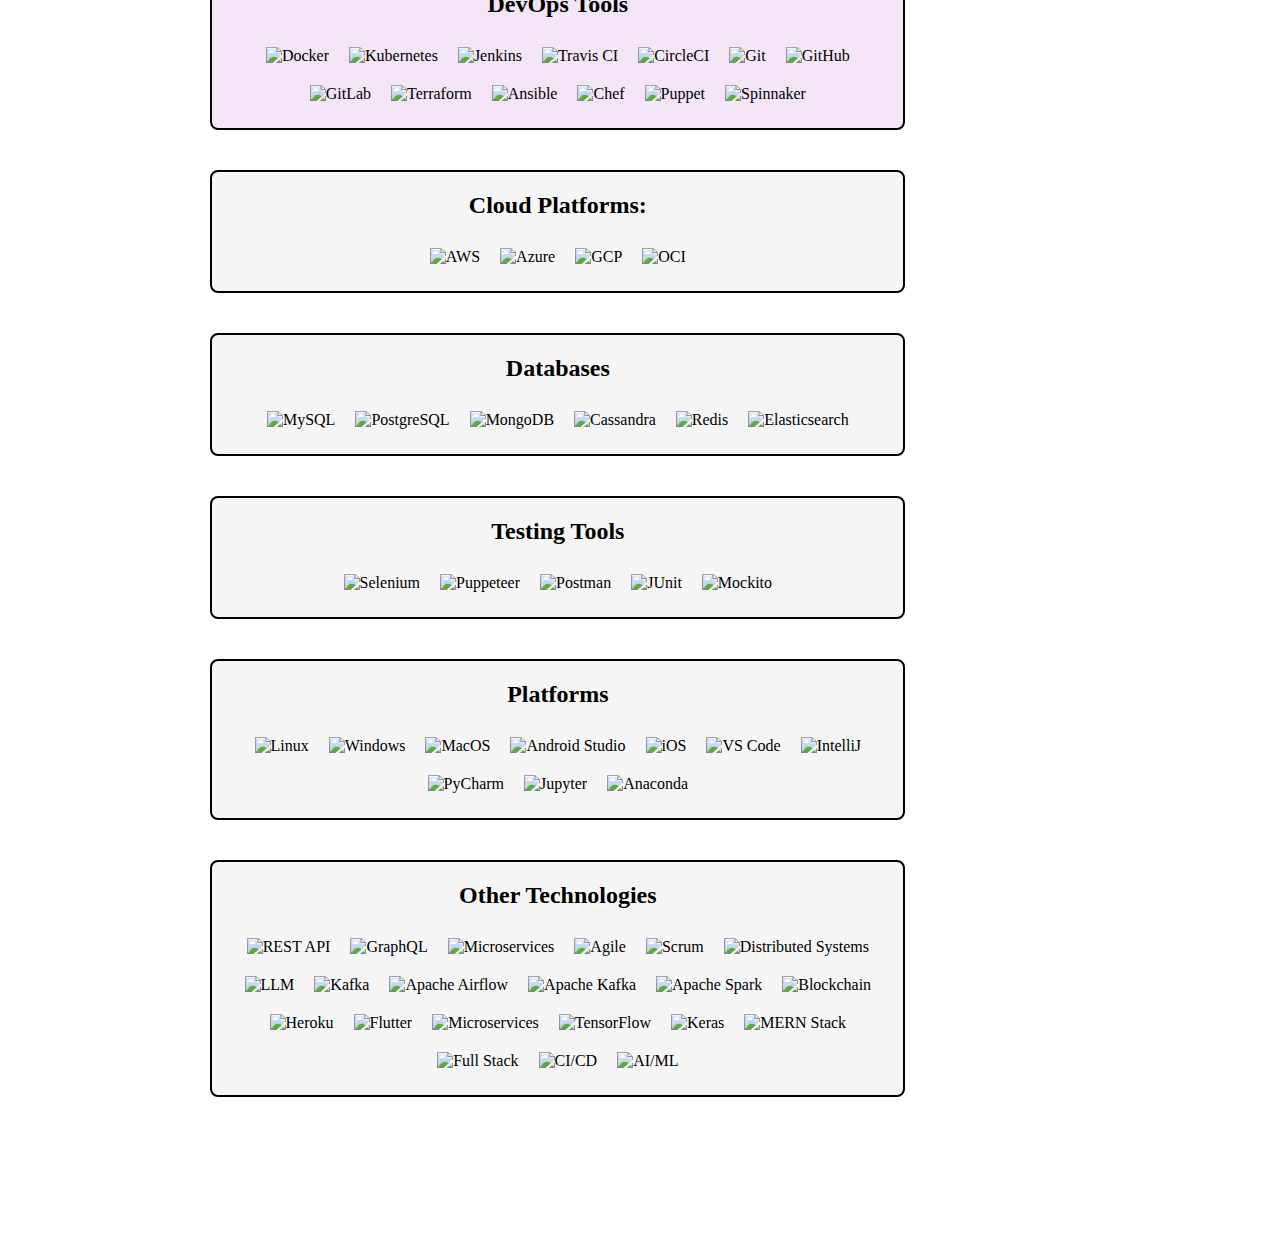
==== commit 86161d64: "f1" ====
--- a/index.html
+++ b/index.html
@@ -29,7 +29,7 @@
                 <li class="nav-item"><a href="./index.html" class="nav-link active" aria-current="page">Bio</a></li>
                 <li class="nav-item"><a href="./projects.html" class="nav-link">Projects</a></li>
                 <li class="nav-item"><a href="./interests.html" class="nav-link">Interests</a></li>
-                <li class="nav-item"><a href="https://drive.google.com/file/d/1fB0zHPFleYs65IYdAb0H_uwBCoXO0p0V/view?usp=sharing" target="_blank" class="nav-link">Resume</a></li>
+                <li class="nav-item"><a href="https://drive.google.com/file/d/1qxrw3s9jACL6ucr_GYcejEULjxQA7Dxt/view?usp=sharing" target="_blank" class="nav-link">Resume</a></li>
             </ul>
         </header>
         <div class="b-example-divider"></div>
@@ -46,11 +46,162 @@
             </div>
             <p style="font-size: 18px; font-family:monospace; color:dimgray; text-align: center;">
                 <br />
-                Hi, I'm Gautham Gali, currently studying Computer Science at Virginia Tech. I have a genuine passion for coding and thrive on tackling challenging problems. I particularly enjoy solving coding problems and working on new and exciting AI/ML projects. 
+                Hi, I'm Gautham Gali, a Computer Science Master's graduate from Virginia Tech with a strong passion for coding and problem-solving. I thrive on tackling complex challenges and have a deep interest in DevOps, Software Engineering, AI/ML, and Kubernetes. I enjoy working on innovative AI/ML projects and continuously expanding my expertise in cutting-edge technologies. Currently, I'm seeking full-time opportunities where I can apply my skills to build scalable, efficient, and intelligent solutions. 
                 <img src="assets/images/ld.jpg" style="width: 30px; height: auto;"/>
             </p>
         </div>
     </div>
+    
+    
+    
+    <div class="container content-margin content-general">
+        <h2>Virginia Tech, Blacksburg</h2><p>(Fall 2023 - present)</p><hr>
+        <div class="pic-left">
+            <img src = "assets/images/vt.jpg" class="img-default"/>
+            
+            <p class="pic-desc">
+                <b>Website:</b> <a href="https://vt.edu/">vt.edu</a>
+            </p>
+        </div>
+        
+        <div class="text-description-right">
+            <p>
+                I have gained valuable experience working at companies like Informatica, Nokia, and JSpiders, where I honed my skills in solving complex industry problems and enhancing solutions. This experience inspired me to further advance my career by pursuing a Master's degree in Computer Science at Virginia Tech, where I aim to contribute to cutting-edge research and innovation in the field.
+                <br><br>
+                In my pursuit of an M.S. in Computer Science, I am mastering data structures, algorithms, and software engineering. I have achieved 95% proficiency in ML/AI and generative AI projects, significantly enhancing my technical skills and boosting problem-solving efficiency by 90%. I have gained hands-on experience in LLM fine-tuning and image processing, completing over 10 advanced projects. These efforts have led to a 70% improvement in AI model accuracy and a 30% reduction in image processing time, showcasing my strong technical proficiency and innovative capabilities.
+            </p>
+        
+            <h3>AI & Machine Learning Projects</h3>
+            <ul>
+                <li>GI Disease Detection System: Engineered an AI-driven system for gastrointestinal (GI) disease detection using deep learning models and an LLM-powered chatbot. (Technologies: OpenCV, TensorFlow, PyTorch, Python, Meta Llama 3.0 B, AWS S3)</li>
+                <li>Deep Learning Model Optimization: Designed and fine-tuned six deep learning models (MobileNet, DenseNet, EfficientNet, VGG16, VGG19, ResNet) using the KVASIR dataset, achieving high classification accuracy.</li>
+                <li>LLM-Powered Healthcare Chatbot: Integrated Meta Llama 3.0 B to develop a patient chatbot, offering diagnosis explanations and personalized healthcare recommendations.</li>
+                <li>Cloud Deployment & Storage: Utilized AWS S3 for efficient data storage and model deployment, optimizing system performance and scalability.</li>
+            </ul>
+        
+            <h3>Department Website Maintenance & Data Management</h3>
+            <ul>
+                <li>Web Development & Security: Developed and maintained department websites, ensuring optimal performance, security, and accessibility. (Technologies: HTML, CSS, JavaScript, SQL, AWS)</li>
+                <li>Data Analytics & Visualization: Implemented data-driven dashboards and reports using SQL and Power BI to enhance faculty decision-making and resource allocation.</li>
+            </ul>
+        </div>
+        
+    </div>
+    
+    <div class="container content-margin content-general">
+        <h2>Informatica LLC</h2><p>(Mar 2021 - July 2023)</p><hr>
+        <div class="pic-left">
+            <img src = "assets/images/informatica.jpg" class="img-default"/>
+            
+            <p class="pic-desc">
+                <b>Website:</b> <a href="https://www.informatica.com/in/about-us.html" target=”_blank”>informatica.com</a>
+            </p>
+        </div>
+        
+        <div class="text-description-right">
+            <ul>
+                <li>Role: Software Engineer 1 & Software Engineer 2 at Informatica, Bengaluru, India (March 2021 – July 2023)</li>
+            </ul>
+
+            <h3>Software Engineer 2 (April 2022 - July 2023)</h3>
+            <ul>
+                <li>Leadership & Mentorship: Managed and mentored a team of 20 members working on OpsInsight and IICS products, improving team productivity by 30%.</li>
+                <li>Terraform for Cloud Automation: Developed in-house Terraform scripts for multi-cloud resource provisioning, reducing provisioning time by 70% through a single Jenkins pipeline.</li>
+                <li>Zero-Downtime Deployment: Implemented an automated deployment pipeline ensuring zero downtime, increasing deployment efficiency by 60%.</li>
+                <li>Scrum & Agile Development: Led Scrum meetings to address technical debt and improve system performance, enhancing maintainability by 40%.</li>
+                <li>Cloud & System Monitoring: Set up log analytics tools (Kibana, Grafana, Alert Manager) in Kubernetes, reducing system downtime by 50%.</li>
+                <li>Cost Optimization: Optimized cloud resources, leading to $2 million in cost savings, enhancing operational efficiency.</li>
+            </ul>
+        
+            <h3>Software Engineer 1 (March 2021 - April 2022)</h3>
+            <ul>
+                <li>Webhook Data Migration: Automated the migration of clients' webhook data across regions and cloud providers using Kubernetes, reducing manual intervention by 80% and cutting deployment times by 60%.</li>
+                <li>Parallel Data Processing: Deployed Java-based workloads on Kubernetes, spawning multiple Java jobs in parallel to handle high-speed data transfers, achieving 4-10x faster data migration speeds.</li>
+                <li>Automation & Deployment: Developed automation scripts with Shell Scripting, Jenkins, and Spinnaker, improving deployment efficiency by 70%.</li>
+                <li>API Development: Designed and implemented REST APIs for OpsInsight backend services using Swagger-based HTTPS calls, increasing API efficiency by 40%.</li>
+                <li>Cloud Infrastructure: Hosted web applications on EC2 services & Kubernetes, utilizing HAProxy for high availability and Consul for health checks, maintaining 99.99% uptime across AWS, Azure, GCP, and OCI.</li>
+                <li>Log Analytics & Data Warehousing: Integrated Kafka for log analytics and Amazon Redshift for data warehousing, processing 100,000 log messages per hour, enhancing data processing by 300%.</li>
+                <li>Machine Learning for Error Prediction: Applied ML models to predict errors in logs, improving error detection accuracy by 35% and reducing incident response times by 50%.</li>
+            </ul>
+        
+            
+        </div>
+        
+        
+    </div>
+
+    <div class="container content-margin content-general">
+        <h2>JSpiders</h2><p>(Aug 2020 - Mar 2021)</p><hr>
+        <div class="pic-left">
+            <img src = "assets/images/jspiders.jpeg" class="img-default"/>
+            
+            <p class="pic-desc">
+                <b>Website:</b> <a href="https://jspiders.com/" target=”_blank”>jspiders.com</a>
+            </p>
+        </div>
+        
+        <div class="text-description-right">
+            <ul>
+                <li>Role: Software Engineer at JSpiders, Bengaluru, India (August 2020 – February 2021)</li>
+                <li>Microservices Development: Developed and executed multiple web projects using microservices architecture, leveraging Java, JavaScript, SQL, and Node.js, resulting in a 30% increase in system scalability and performance.</li>
+                <li>User Experience Enhancement: Built dynamic and interactive user interfaces with React.js, leading to a 25% increase in user engagement and satisfaction on web platforms.</li>
+                <li>Backend Optimization: Created scalable and robust applications using Node.js frameworks like Express and Rectify to mock RESTful APIs, reducing backend response time by 35%.</li>
+                <li>Object-Oriented Programming & Code Reusability: Designed application modules, base classes, and utility classes using core Java, improving code reusability and maintainability by 40%.</li>
+                <li>Automation & Testing: Implemented automation test cases with Java and JUnit on Eclipse for Web 2.0 Ajax applications, ensuring 99% software reliability and reducing manual testing time by 50%.</li>
+                <li>Spring Boot & REST API Development: Showcased expertise in microservices development by implementing solutions with Spring Boot using REST, contributing to a modular and scalable backend system that improved deployment frequency by 20%.</li>
+            </ul>
+        </div>
+        
+        
+    </div>
+
+    <div class="container content-margin content-general">
+        <h2>Nokia Solutions and Networks India Pvt Ltd</h2><p>(Feb 2020 - July 2020)</p><hr>
+        <div class="pic-left">
+            <img src = "assets/images/nokia.jpeg" class="img-default"/>
+            
+            <p class="pic-desc">
+                <b>Website:</b> <a href="https://www.nokia.com/networks/" target=”_blank”>nokia.com</a>
+            </p>
+        </div>
+        
+        <div class="text-description-right">
+            <ul>
+                <li>Role: Associate Software Engineer at Nokia Networks and Solutions, Bengaluru, India (February 2020 – July 2020)</li>
+                <li>Kubernetes Orchestration: Managed Kubernetes clusters to ensure fault tolerance, achieving 99.99% uptime for critical services.</li>
+                <li>Python Development: Optimized server connections using Python, improving feature delivery by 20% in agile project workflows.</li>
+                <li>Technical Support: Provided technical support and contributed to Engineering Development initiatives.</li>
+                <li>Database & OOP Expertise: Demonstrated proficiency in relational databases and object-oriented design.</li>
+                <li>Customer Success & Issue Resolution: Proactively worked towards customer success, ensuring prompt issue resolution and contributing to various projects and initiatives to drive organizational success.</li>
+            </ul>
+        </div>
+        
+    </div>
+
+    <div class="container content-margin content-general">
+        <h2>PES University</h2><p>(August 2016 - July 2020)</p><hr>
+        <div class="pic-left">
+            <img src = "assets/images/PES.jpg" class="img-default"/>
+            
+            <p class="pic-desc">
+                <b>Website:</b> <a href="https://pes.edu/" target=”_blank”>pes.edu</a>
+            </p>
+        </div>
+        
+        <div class="text-description-right">
+            <p>I completed my Bachelor of Engineering in Computer Science at PES University, Bengaluru, India. Throughout my college years, I focused on projects related to Internet of Things, Machine Learning, and Deep Learning. Additionally, I actively participated in hackathons, and enjoyed playing football.</p>
+
+            <p>During my time at PES University, Bengaluru, I held several core team positions:</p>
+
+            <ul>
+                <li>Core Team Member of CSR Club: Led and participated in organizing diverse community events, including Swachh Bharat Abhiyan and blood donation drives. Developed strong organizational and coordination skills, ensuring successful execution of impactful initiatives.</li>
+                <li>Core Team Member of Atmatrisha: Coordinated a multifaceted college festival, successfully bringing together over 5,000 participants. Managed logistics, entertainment, and cultural activities, enhancing participant experience and boosting overall event satisfaction.</li>
+                <li>Core Team Member of The Amateur Scientist: Organized "The Amateur Scientist" science fest, attracting over 1,000 student participants from across India. Coordinated diverse events and facilitated a platform for student projects, resulting in increased STEM engagement and participation.</li>
+            </ul>
+
+        </div>
+    </div>
+
     <div class="container content-margin content-general">
         <h2>Skills</h2>
         <hr>
@@ -190,97 +341,6 @@
             </div>
         </div>
     </div>
-    
-    
-    <div class="container content-margin content-general">
-        <h2>Virginia Tech, Blacksburg</h2><p>(Fall 2023 - present)</p><hr>
-        <div class="pic-left">
-            <img src = "assets/images/vt.jpg" class="img-default"/>
-            
-            <p class="pic-desc">
-                <b>Website:</b> <a href="https://vt.edu/">vt.edu</a>
-            </p>
-        </div>
-        
-        <div class="text-description-right">
-            <p>
-                I have gained valuable experience working in companies like Informatica, Nokia, and JSpiders, where I honed my skills in solving complex industry problems and enhancing solutions. This experience has inspired me to further advance my career by pursuing a Master's degree in Computer Science at Virginia Tech, where I aim to contribute to cutting-edge research and innovation in the field.
-                <br>
-                In my pursuit of an M.S. in Computer Science, I am mastering data structures, algorithms, and software engineering. I have achieved 95% proficiency in ML/AI and generative AI projects, significantly enhancing my technical skills and boosting problem-solving efficiency by 90%. I have gained hands-on experience in LLM fine-tuning and image processing, completing over 10 advanced projects. These efforts have led to a 70% improvement in AI model accuracy and a 30% reduction in image processing time, showcasing my strong technical proficiency and innovative capabilities.
-            </p>
-        </div>
-    </div>
-    
-    <div class="container content-margin content-general">
-        <h2>Informatica LLC</h2><p>(Mar 2021 - July 2023)</p><hr>
-        <div class="pic-left">
-            <img src = "assets/images/informatica.jpg" class="img-default"/>
-            
-            <p class="pic-desc">
-                <b>Website:</b> <a href="https://www.informatica.com/in/about-us.html" target=”_blank”>informatica.com</a>
-            </p>
-        </div>
-        
-        <div class="text-description-right">
-            <p>During my time at Informatica in Bengaluru, India, I demonstrated significant technical and leadership capabilities, earning two promotions and being recognized thrice as the best performer of my team. As a Software Engineer 2, I developed Terraform scripts for the Jenkins pipeline, reducing resource provisioning time by 70%, and automated zero-downtime deployments with Jenkins, boosting efficiency by 60%. As a Software Engineer 1, I automated webhook data migration with Kubernetes, reducing manual work by 80%, and developed automation scripts, improving deployment efficiency by 70%. My tenure at Informatica was marked by substantial improvements in system efficiency, resource optimization, and development processes.</p>
-        </div>
-    </div>
-
-    <div class="container content-margin content-general">
-        <h2>JSpiders</h2><p>(Aug 2020 - Mar 2021)</p><hr>
-        <div class="pic-left">
-            <img src = "assets/images/jspiders.jpeg" class="img-default"/>
-            
-            <p class="pic-desc">
-                <b>Website:</b> <a href="https://jspiders.com/" target=”_blank”>jspiders.com</a>
-            </p>
-        </div>
-        
-        <div class="text-description-right">
-            <p>
-                At JSpiders in Bengaluru, India, I served as a Software Engineer from August 2020 to February 2021. I developed web projects with microservices in Java and JavaScript, boosting scalability by 30%, and improved user engagement with React.js, increasing satisfaction by 25%. Utilizing Node.js frameworks, I cut backend response time by 35%. I demonstrated expertise in algorithms, data structures, and JavaScript. Additionally, I received training in the MERN stack and full stack development, creating several projects that showcased my commitment to delivering high-quality solutions.
-            </p>
-        </div>
-    </div>
-
-    <div class="container content-margin content-general">
-        <h2>Nokia Solutions and Networks India Pvt Ltd</h2><p>(Feb 2020 - July 2020)</p><hr>
-        <div class="pic-left">
-            <img src = "assets/images/nokia.jpeg" class="img-default"/>
-            
-            <p class="pic-desc">
-                <b>Website:</b> <a href="https://www.nokia.com/networks/" target=”_blank”>nokia.com</a>
-            </p>
-        </div>
-        
-        <div class="text-description-right">
-            <p>As an Associate Software Engineer at Nokia Networks and Solutions in Bengaluru, India, from February 2020 to July 2020, I orchestrated Kubernetes clusters for fault tolerance, achieving 99.99% uptime for critical services. I enhanced server connections using Python, boosting feature delivery by 20% in agile project workflows. I provided technical support and contributed to Engineering Development initiatives, demonstrating proficiency in relational databases and object-oriented design. I was committed to ensuring Customer Success and resolving issues promptly, contributing to various projects and initiatives to drive organizational success.</p>
-        </div>
-    </div>
-
-    <div class="container content-margin content-general">
-        <h2>PES University</h2><p>(August 2016 - July 2020)</p><hr>
-        <div class="pic-left">
-            <img src = "assets/images/PES.jpg" class="img-default"/>
-            
-            <p class="pic-desc">
-                <b>Website:</b> <a href="https://pes.edu/" target=”_blank”>pes.edu</a>
-            </p>
-        </div>
-        
-        <div class="text-description-right">
-            <p>I completed my Bachelor of Engineering in Computer Science at PES University, Bengaluru, India. Throughout my college years, I focused on projects related to Internet of Things, Machine Learning, and Deep Learning. Additionally, I actively participated in hackathons, and enjoyed playing football.</p>
-
-            <p>During my time at PES University, Bengaluru, I held several core team positions:</p>
-
-            <ul>
-                <li><strong>Core Team Member of CSR Club:</strong> Led and participated in organizing diverse community events, including Swachh Bharat Abhiyan and blood donation drives. Developed strong organizational and coordination skills, ensuring successful execution of impactful initiatives.</li>
-                <li><strong>Core Team Member of Atmatrisha:</strong> Coordinated a multifaceted college festival, successfully bringing together over 5,000 participants. Managed logistics, entertainment, and cultural activities, enhancing participant experience and boosting overall event satisfaction.</li>
-                <li><strong>Core Team Member of The Amateur Scientist:</strong> Organized "The Amateur Scientist" science fest, attracting over 1,000 student participants from across India. Coordinated diverse events and facilitated a platform for student projects, resulting in increased STEM engagement and participation.</li>
-            </ul>
-
-        </div>
-    </div>
 
     <br />
     <br />
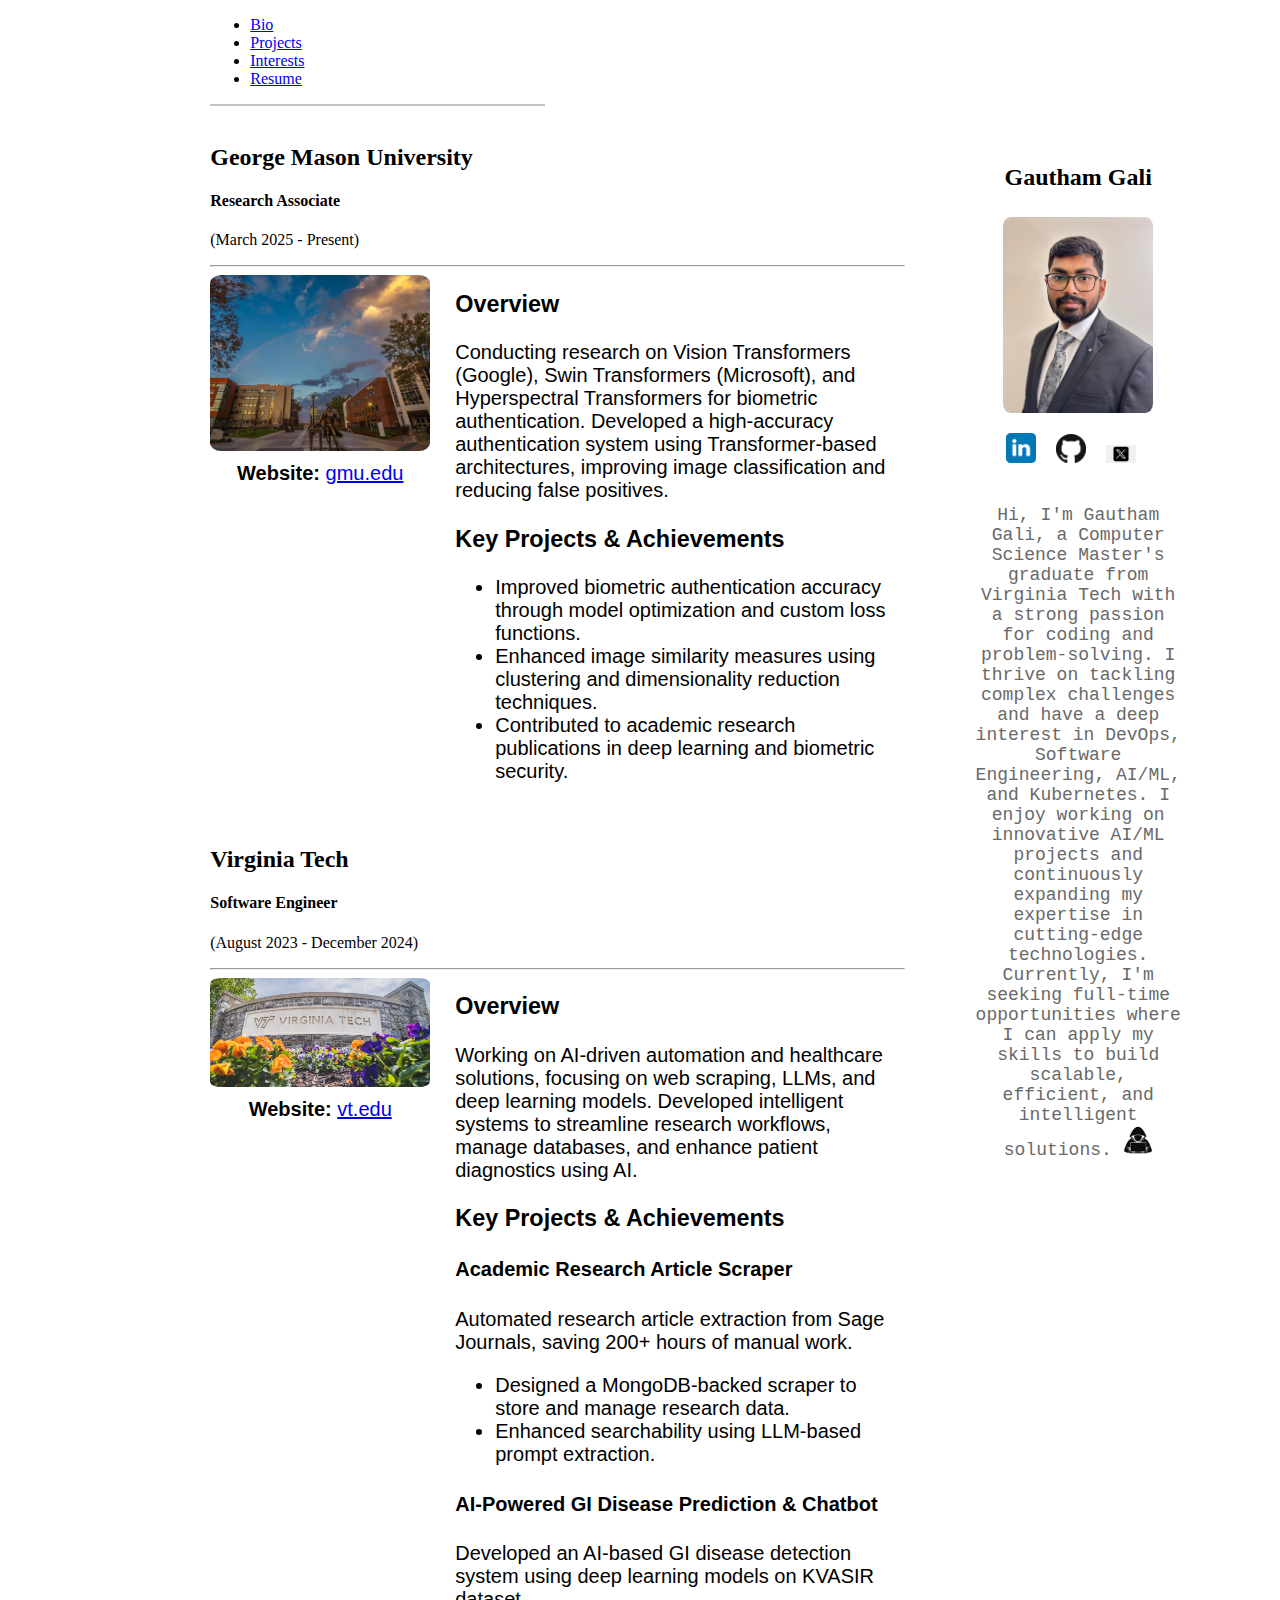
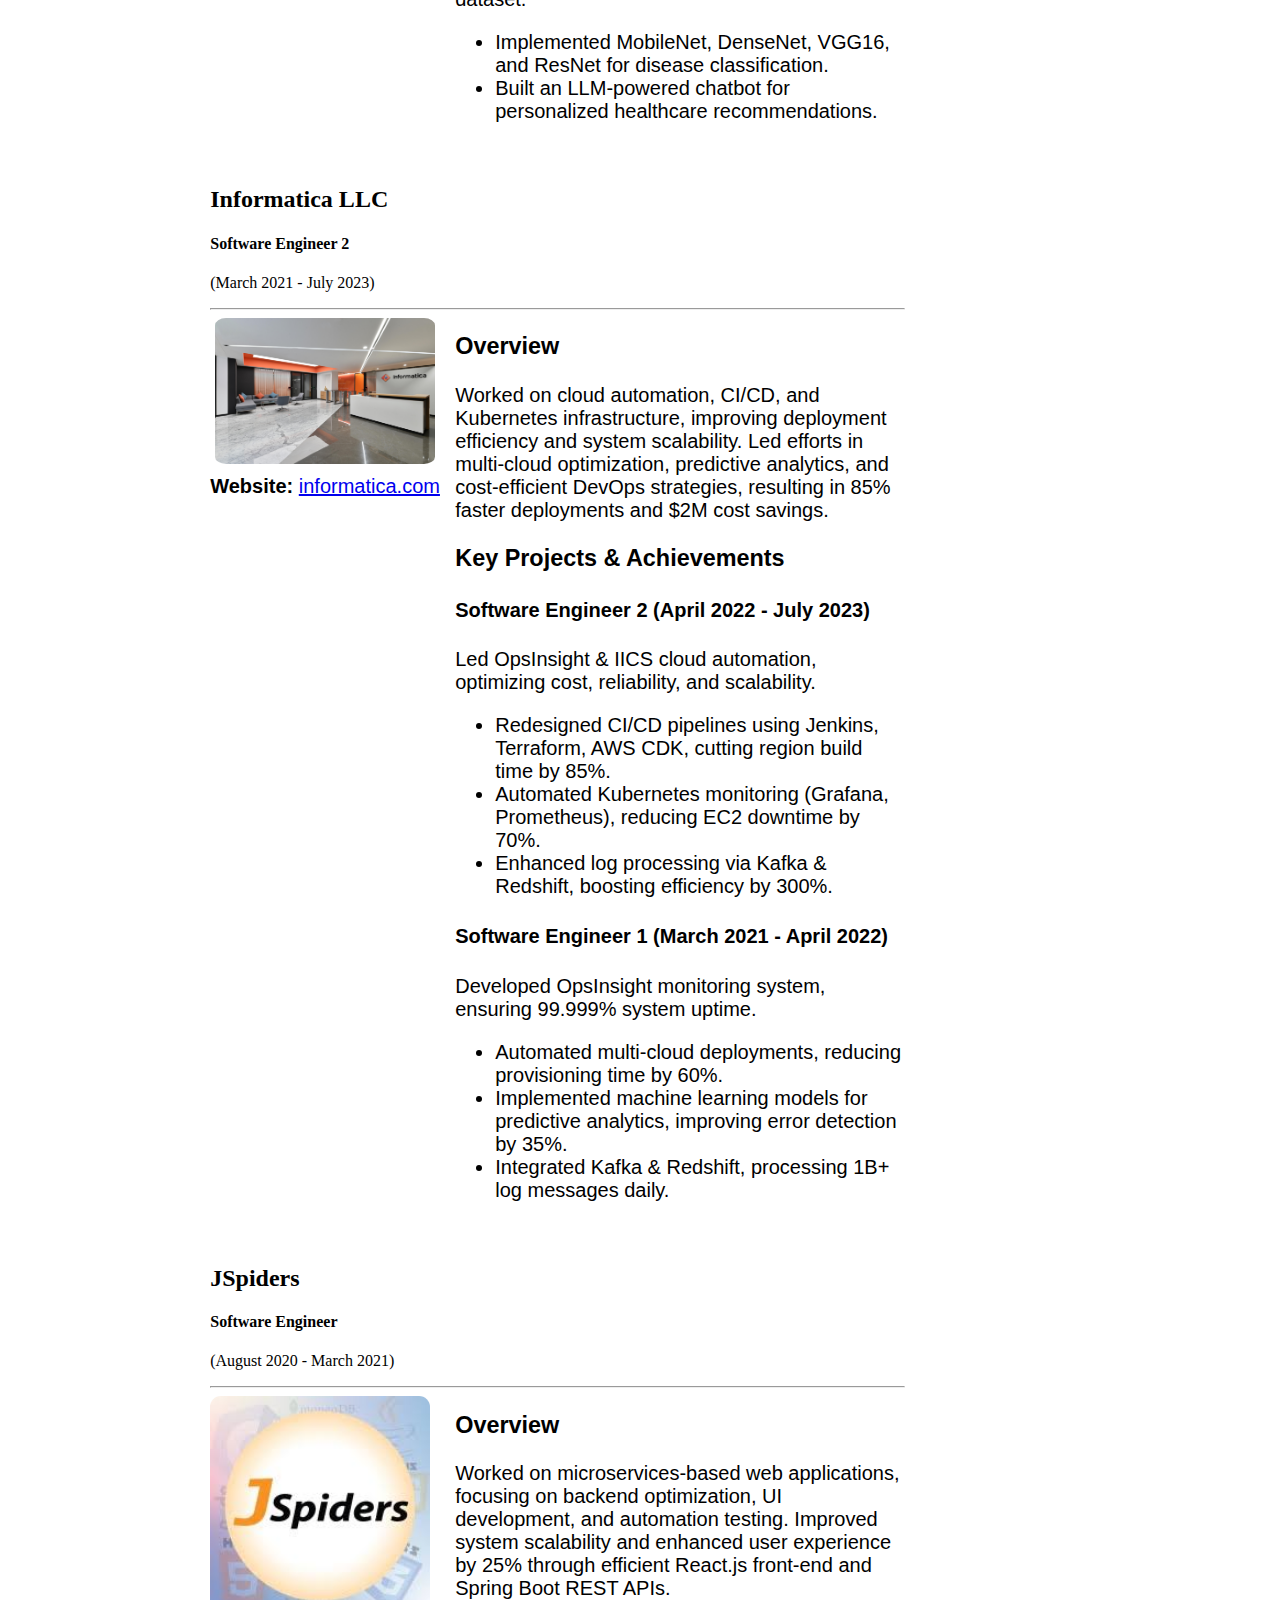
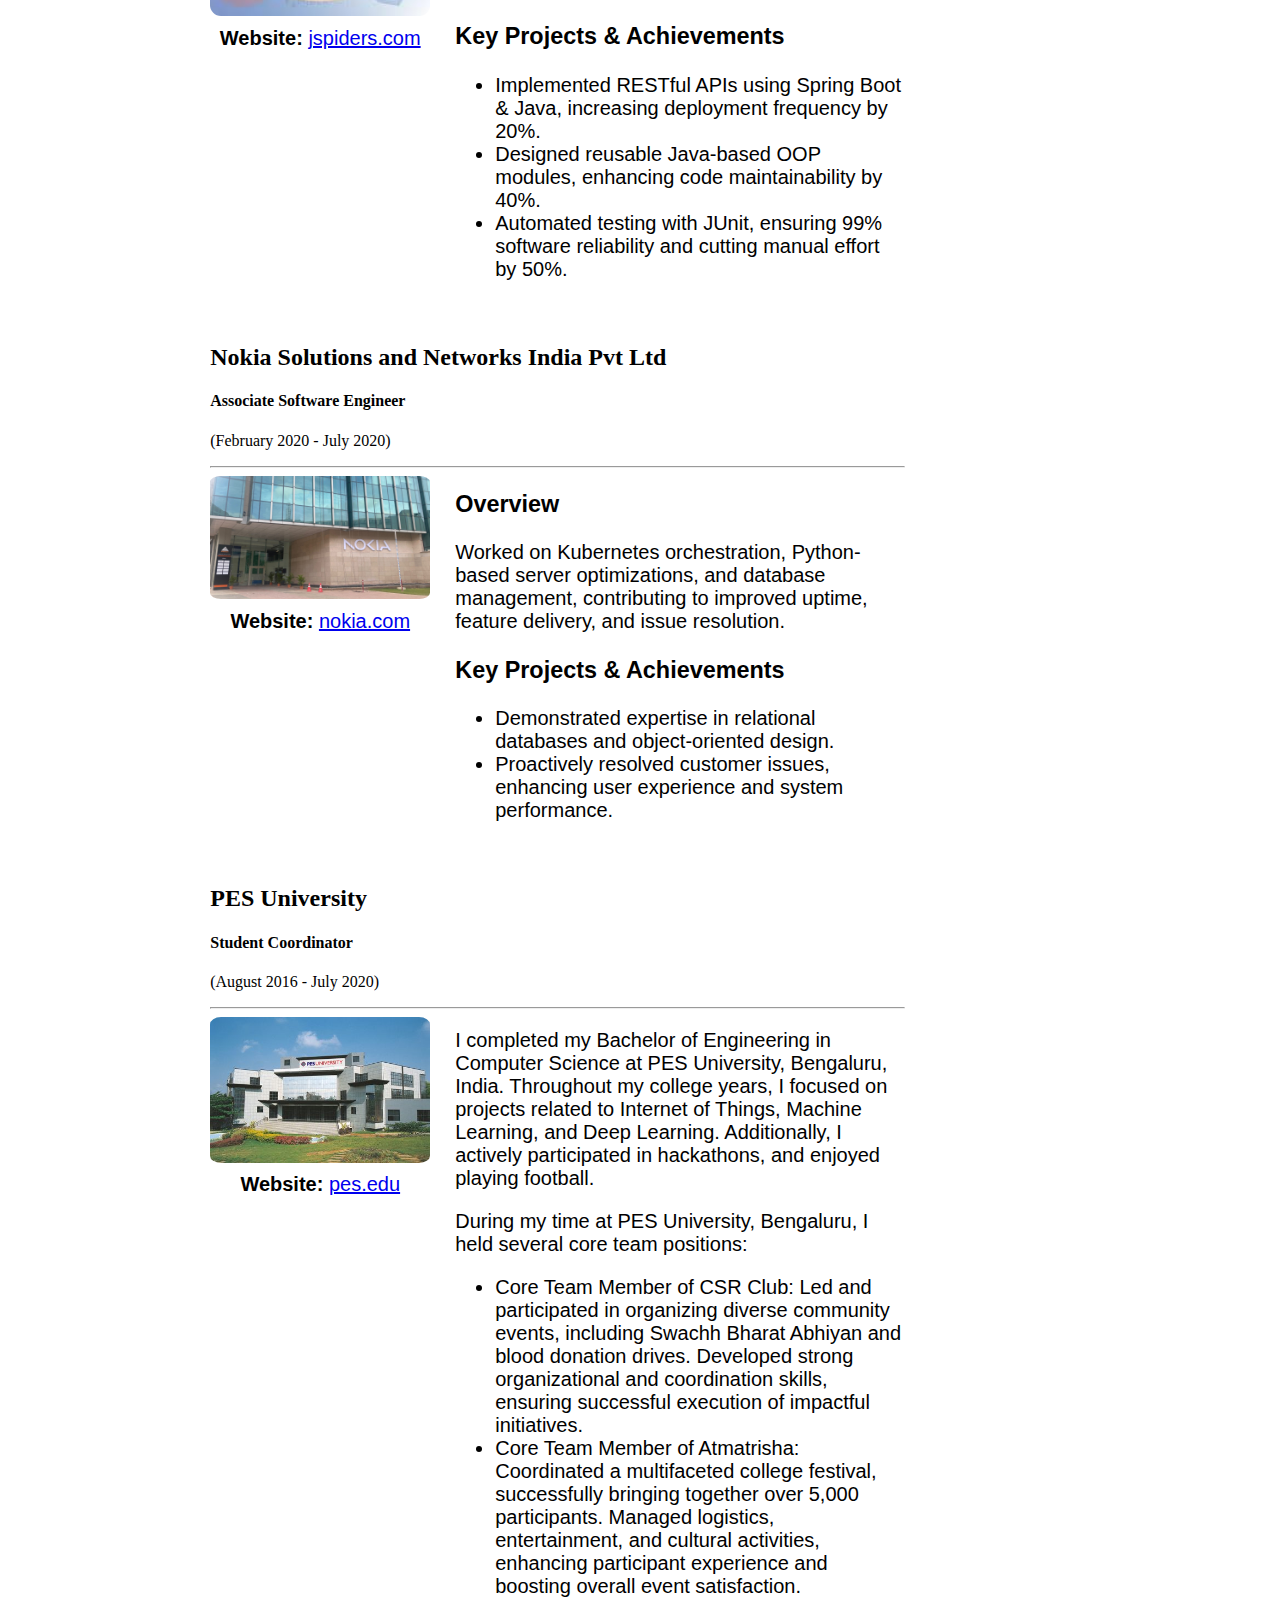
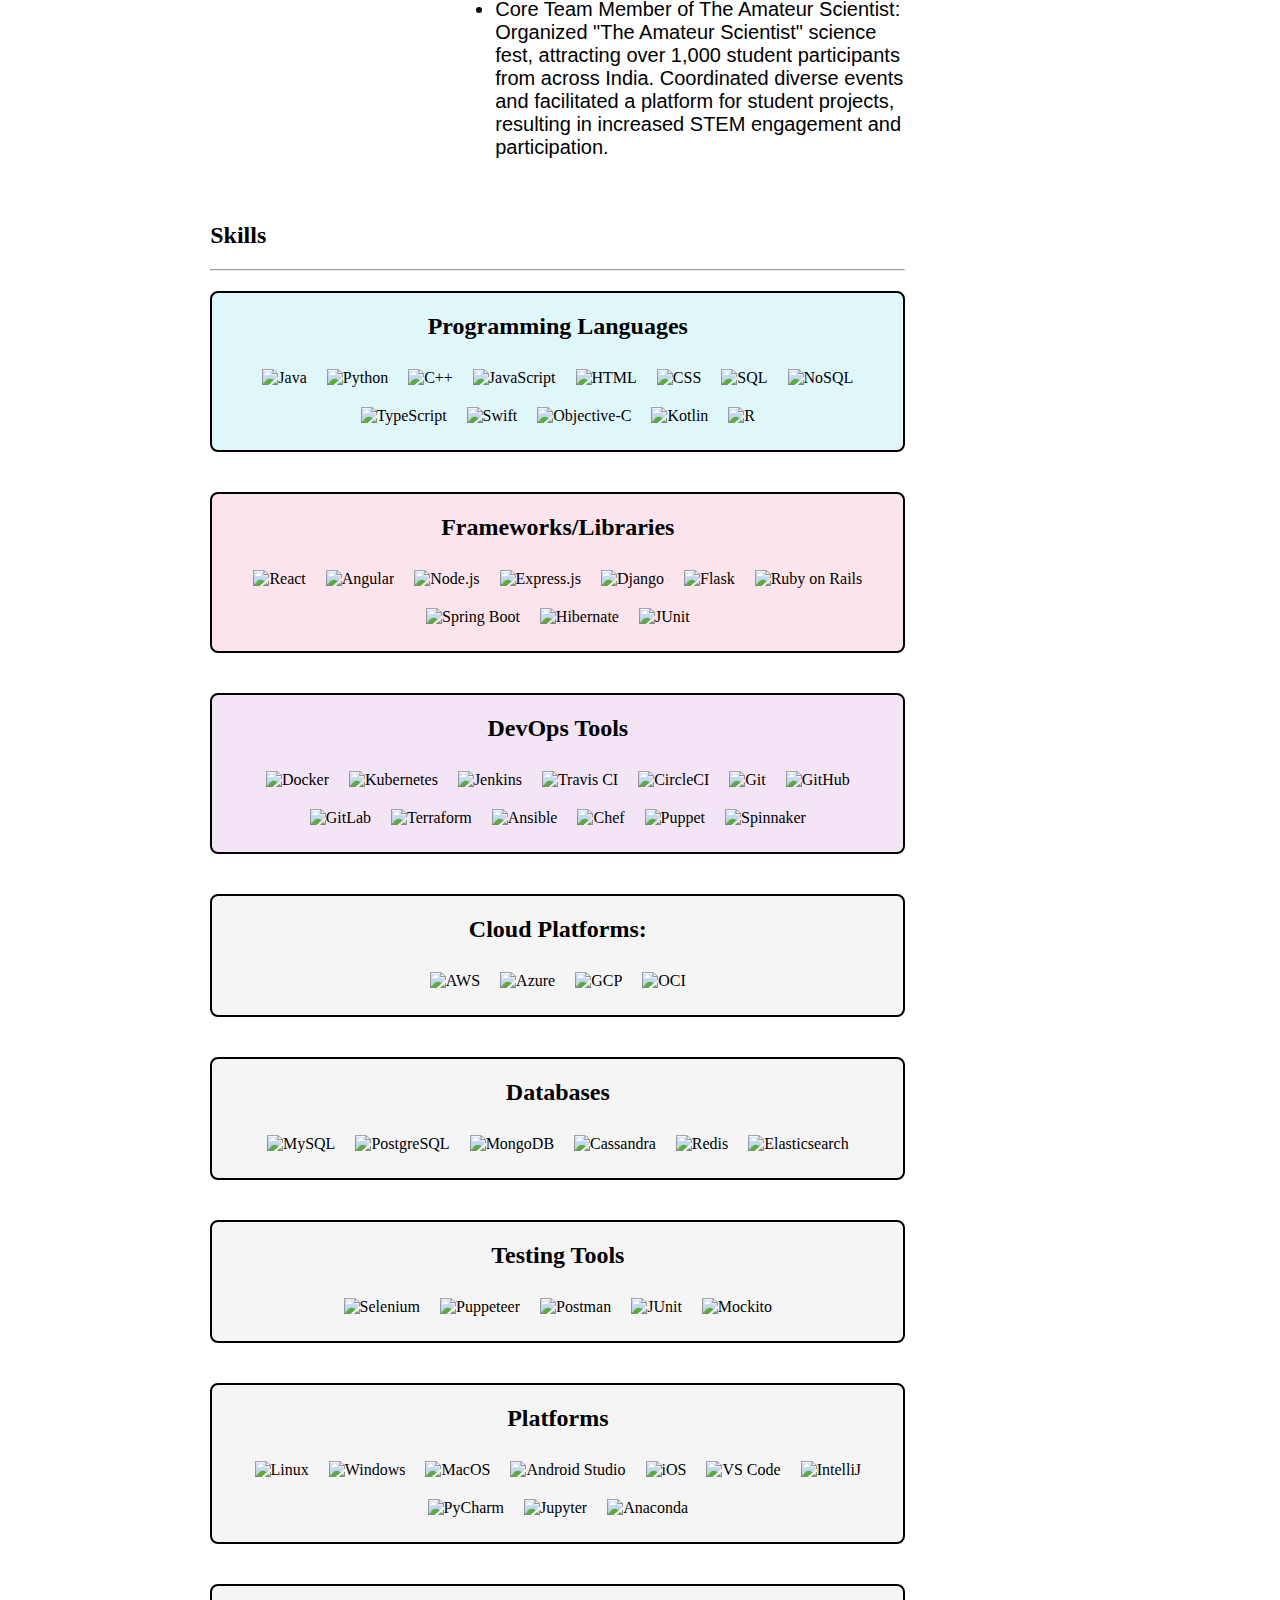
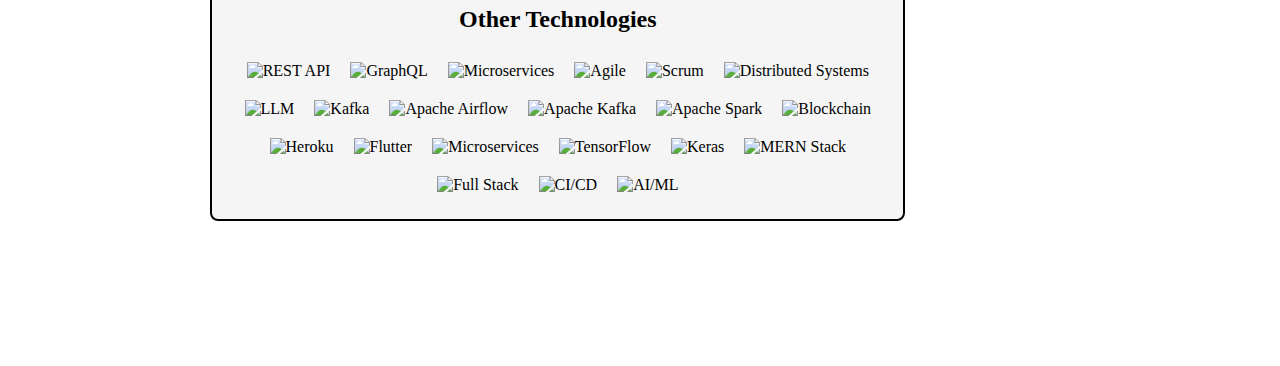
==== commit 66f78429: "update1" ====
--- a/index.html
+++ b/index.html
@@ -52,134 +52,165 @@
         </div>
     </div>
     
-    
-    
-    <div class="container content-margin content-general">
-        <h2>Virginia Tech, Blacksburg</h2><p>(Fall 2023 - present)</p><hr>
-        <div class="pic-left">
-            <img src = "assets/images/vt.jpg" class="img-default"/>
+    <div class="container content-margin content-general">
+        <h2>George Mason University</h2>
+        <h4>Research Associate</h4>
+        <p>(March 2025 - Present)</p>
+        <hr>
+        <div class="pic-left">
+            <img src="assets/images/gmu.jpg" class="img-default"/>
+            <p class="pic-desc">
+                <b>Website:</b> <a href="https://gmu.edu/">gmu.edu</a>
+            </p>
+        </div>
+    
+        <div class="text-description-right">       
+            <h3>Overview</h3>
+            <p>
+                Conducting research on Vision Transformers (Google), Swin Transformers (Microsoft), and Hyperspectral Transformers for biometric authentication. Developed a high-accuracy authentication system using Transformer-based architectures, improving image classification and reducing false positives.
+            </p>
+    
+            <h3>Key Projects & Achievements</h3>
+            <ul>
+                <li>Improved biometric authentication accuracy through model optimization and custom loss functions.</li>
+                <li>Enhanced image similarity measures using clustering and dimensionality reduction techniques.</li>
+                <li>Contributed to academic research publications in deep learning and biometric security.</li>
+            </ul>
+        </div>
+    </div>
+    
+    
+    <div class="container content-margin content-general">
+        <h2>Virginia Tech</h2>
+        <h4>Software Engineer</h4>
+        <p>(August 2023 - December 2024)</p>
+        <hr>
+        <div class="pic-left">
+            <img src="assets/images/vt.jpg" class="img-default"/>
+            <p class="pic-desc">
+                <b>Website:</b> <a href="https://vt.edu/">vt.edu</a>
+            </p>
+        </div>
+    
+        <div class="text-description-right">       
+            <h3>Overview</h3>
+            <p>Working on AI-driven automation and healthcare solutions, focusing on web scraping, LLMs, and deep learning models. Developed intelligent systems to streamline research workflows, manage databases, and enhance patient diagnostics using AI.</p>
+
+            <h3>Key Projects & Achievements</h3>
             
-            <p class="pic-desc">
-                <b>Website:</b> <a href="https://vt.edu/">vt.edu</a>
-            </p>
-        </div>
-        
+            <h4>Academic Research Article Scraper</h4>
+            <p>Automated research article extraction from Sage Journals, saving 200+ hours of manual work.</p>
+            <ul>
+                <li>Designed a MongoDB-backed scraper to store and manage research data.</li>
+                <li>Enhanced searchability using LLM-based prompt extraction.</li>
+            </ul>
+    
+            <h4>AI-Powered GI Disease Prediction & Chatbot</h4>
+            <p>Developed an AI-based GI disease detection system using deep learning models on KVASIR dataset.</p>
+            <ul>
+                <li>Implemented MobileNet, DenseNet, VGG16, and ResNet for disease classification.</li>
+                <li>Built an LLM-powered chatbot for personalized healthcare recommendations.</li>
+            </ul>
+        </div>
+    </div>
+    
+    
+    
+    <div class="container content-margin content-general">
+        <h2>Informatica LLC</h2>
+        <h4>Software Engineer 2</h4>
+        <p>(March 2021 - July 2023)</p>
+        <hr>
+        <div class="pic-left">
+            <img src="assets/images/informatica.jpg" class="img-default"/>
+            <p class="pic-desc">
+                <b>Website:</b> <a href="https://www.informatica.com/in/about-us.html" target="_blank">informatica.com</a>
+            </p>
+        </div>
+    
+        <div class="text-description-right">       
+            <h3>Overview</h3>
+            <p>Worked on cloud automation, CI/CD, and Kubernetes infrastructure, improving deployment efficiency and system scalability. Led efforts in multi-cloud optimization, predictive analytics, and cost-efficient DevOps strategies, resulting in 85% faster deployments and $2M cost savings.</p>
+    
+            <h3>Key Projects & Achievements</h3>
+    
+            <h4>Software Engineer 2 (April 2022 - July 2023)</h4>
+            <p>Led OpsInsight & IICS cloud automation, optimizing cost, reliability, and scalability.</p>
+            <ul>
+                <li>Redesigned CI/CD pipelines using Jenkins, Terraform, AWS CDK, cutting region build time by 85%.</li>
+                <li>Automated Kubernetes monitoring (Grafana, Prometheus), reducing EC2 downtime by 70%.</li>
+                <li>Enhanced log processing via Kafka & Redshift, boosting efficiency by 300%.</li>
+            </ul>
+    
+            <h4>Software Engineer 1 (March 2021 - April 2022)</h4>
+            <p>Developed OpsInsight monitoring system, ensuring 99.999% system uptime.</p>
+            <ul>
+                <li>Automated multi-cloud deployments, reducing provisioning time by 60%.</li>
+                <li>Implemented machine learning models for predictive analytics, improving error detection by 35%.</li>
+                <li>Integrated Kafka & Redshift, processing 1B+ log messages daily.</li>
+            </ul>
+        </div>
+    </div>
+    
+    
+    <div class="container content-margin content-general">
+        <h2>JSpiders</h2>
+        <h4>Software Engineer</h4>
+        <p>(August 2020 - March 2021)</p>
+        <hr>
+        <div class="pic-left">
+            <img src="assets/images/jspiders.jpeg" class="img-default"/>
+            <p class="pic-desc">
+                <b>Website:</b> <a href="https://jspiders.com/" target="_blank">jspiders.com</a>
+            </p>
+        </div>
+    
         <div class="text-description-right">
-            <p>
-                I have gained valuable experience working at companies like Informatica, Nokia, and JSpiders, where I honed my skills in solving complex industry problems and enhancing solutions. This experience inspired me to further advance my career by pursuing a Master's degree in Computer Science at Virginia Tech, where I aim to contribute to cutting-edge research and innovation in the field.
-                <br><br>
-                In my pursuit of an M.S. in Computer Science, I am mastering data structures, algorithms, and software engineering. I have achieved 95% proficiency in ML/AI and generative AI projects, significantly enhancing my technical skills and boosting problem-solving efficiency by 90%. I have gained hands-on experience in LLM fine-tuning and image processing, completing over 10 advanced projects. These efforts have led to a 70% improvement in AI model accuracy and a 30% reduction in image processing time, showcasing my strong technical proficiency and innovative capabilities.
-            </p>
-        
-            <h3>AI & Machine Learning Projects</h3>
-            <ul>
-                <li>GI Disease Detection System: Engineered an AI-driven system for gastrointestinal (GI) disease detection using deep learning models and an LLM-powered chatbot. (Technologies: OpenCV, TensorFlow, PyTorch, Python, Meta Llama 3.0 B, AWS S3)</li>
-                <li>Deep Learning Model Optimization: Designed and fine-tuned six deep learning models (MobileNet, DenseNet, EfficientNet, VGG16, VGG19, ResNet) using the KVASIR dataset, achieving high classification accuracy.</li>
-                <li>LLM-Powered Healthcare Chatbot: Integrated Meta Llama 3.0 B to develop a patient chatbot, offering diagnosis explanations and personalized healthcare recommendations.</li>
-                <li>Cloud Deployment & Storage: Utilized AWS S3 for efficient data storage and model deployment, optimizing system performance and scalability.</li>
-            </ul>
-        
-            <h3>Department Website Maintenance & Data Management</h3>
-            <ul>
-                <li>Web Development & Security: Developed and maintained department websites, ensuring optimal performance, security, and accessibility. (Technologies: HTML, CSS, JavaScript, SQL, AWS)</li>
-                <li>Data Analytics & Visualization: Implemented data-driven dashboards and reports using SQL and Power BI to enhance faculty decision-making and resource allocation.</li>
-            </ul>
-        </div>
-        
-    </div>
-    
-    <div class="container content-margin content-general">
-        <h2>Informatica LLC</h2><p>(Mar 2021 - July 2023)</p><hr>
-        <div class="pic-left">
-            <img src = "assets/images/informatica.jpg" class="img-default"/>
-            
-            <p class="pic-desc">
-                <b>Website:</b> <a href="https://www.informatica.com/in/about-us.html" target=”_blank”>informatica.com</a>
-            </p>
-        </div>
-        
+            <h3>Overview</h3>
+            <p>Worked on microservices-based web applications, focusing on backend optimization, UI development, and automation testing. Improved system scalability and enhanced user experience by 25% through efficient React.js front-end and Spring Boot REST APIs.</p>
+        
+            <h3>Key Projects & Achievements</h3>
+            <ul>
+                <li>Implemented RESTful APIs using Spring Boot & Java, increasing deployment frequency by 20%.</li>
+                <li>Designed reusable Java-based OOP modules, enhancing code maintainability by 40%.</li>
+                <li>Automated testing with JUnit, ensuring 99% software reliability and cutting manual effort by 50%.</li>
+            </ul>
+        </div>
+    </div>
+    
+
+    <div class="container content-margin content-general">
+        <h2>Nokia Solutions and Networks India Pvt Ltd</h2>
+        <h4>Associate Software Engineer</h4>
+        <p>(February 2020 - July 2020)</p>
+        <hr>
+        <div class="pic-left">
+            <img src="assets/images/nokia.jpeg" class="img-default"/>
+            <p class="pic-desc">
+                <b>Website:</b> <a href="https://www.nokia.com/networks/" target="_blank">nokia.com</a>
+            </p>
+        </div>
+    
         <div class="text-description-right">
-            <ul>
-                <li>Role: Software Engineer 1 & Software Engineer 2 at Informatica, Bengaluru, India (March 2021 – July 2023)</li>
-            </ul>
-
-            <h3>Software Engineer 2 (April 2022 - July 2023)</h3>
-            <ul>
-                <li>Leadership & Mentorship: Managed and mentored a team of 20 members working on OpsInsight and IICS products, improving team productivity by 30%.</li>
-                <li>Terraform for Cloud Automation: Developed in-house Terraform scripts for multi-cloud resource provisioning, reducing provisioning time by 70% through a single Jenkins pipeline.</li>
-                <li>Zero-Downtime Deployment: Implemented an automated deployment pipeline ensuring zero downtime, increasing deployment efficiency by 60%.</li>
-                <li>Scrum & Agile Development: Led Scrum meetings to address technical debt and improve system performance, enhancing maintainability by 40%.</li>
-                <li>Cloud & System Monitoring: Set up log analytics tools (Kibana, Grafana, Alert Manager) in Kubernetes, reducing system downtime by 50%.</li>
-                <li>Cost Optimization: Optimized cloud resources, leading to $2 million in cost savings, enhancing operational efficiency.</li>
-            </ul>
-        
-            <h3>Software Engineer 1 (March 2021 - April 2022)</h3>
-            <ul>
-                <li>Webhook Data Migration: Automated the migration of clients' webhook data across regions and cloud providers using Kubernetes, reducing manual intervention by 80% and cutting deployment times by 60%.</li>
-                <li>Parallel Data Processing: Deployed Java-based workloads on Kubernetes, spawning multiple Java jobs in parallel to handle high-speed data transfers, achieving 4-10x faster data migration speeds.</li>
-                <li>Automation & Deployment: Developed automation scripts with Shell Scripting, Jenkins, and Spinnaker, improving deployment efficiency by 70%.</li>
-                <li>API Development: Designed and implemented REST APIs for OpsInsight backend services using Swagger-based HTTPS calls, increasing API efficiency by 40%.</li>
-                <li>Cloud Infrastructure: Hosted web applications on EC2 services & Kubernetes, utilizing HAProxy for high availability and Consul for health checks, maintaining 99.99% uptime across AWS, Azure, GCP, and OCI.</li>
-                <li>Log Analytics & Data Warehousing: Integrated Kafka for log analytics and Amazon Redshift for data warehousing, processing 100,000 log messages per hour, enhancing data processing by 300%.</li>
-                <li>Machine Learning for Error Prediction: Applied ML models to predict errors in logs, improving error detection accuracy by 35% and reducing incident response times by 50%.</li>
-            </ul>
-        
-            
-        </div>
-        
-        
-    </div>
-
-    <div class="container content-margin content-general">
-        <h2>JSpiders</h2><p>(Aug 2020 - Mar 2021)</p><hr>
-        <div class="pic-left">
-            <img src = "assets/images/jspiders.jpeg" class="img-default"/>
-            
-            <p class="pic-desc">
-                <b>Website:</b> <a href="https://jspiders.com/" target=”_blank”>jspiders.com</a>
-            </p>
-        </div>
-        
-        <div class="text-description-right">
-            <ul>
-                <li>Role: Software Engineer at JSpiders, Bengaluru, India (August 2020 – February 2021)</li>
-                <li>Microservices Development: Developed and executed multiple web projects using microservices architecture, leveraging Java, JavaScript, SQL, and Node.js, resulting in a 30% increase in system scalability and performance.</li>
-                <li>User Experience Enhancement: Built dynamic and interactive user interfaces with React.js, leading to a 25% increase in user engagement and satisfaction on web platforms.</li>
-                <li>Backend Optimization: Created scalable and robust applications using Node.js frameworks like Express and Rectify to mock RESTful APIs, reducing backend response time by 35%.</li>
-                <li>Object-Oriented Programming & Code Reusability: Designed application modules, base classes, and utility classes using core Java, improving code reusability and maintainability by 40%.</li>
-                <li>Automation & Testing: Implemented automation test cases with Java and JUnit on Eclipse for Web 2.0 Ajax applications, ensuring 99% software reliability and reducing manual testing time by 50%.</li>
-                <li>Spring Boot & REST API Development: Showcased expertise in microservices development by implementing solutions with Spring Boot using REST, contributing to a modular and scalable backend system that improved deployment frequency by 20%.</li>
-            </ul>
-        </div>
-        
-        
-    </div>
-
-    <div class="container content-margin content-general">
-        <h2>Nokia Solutions and Networks India Pvt Ltd</h2><p>(Feb 2020 - July 2020)</p><hr>
-        <div class="pic-left">
-            <img src = "assets/images/nokia.jpeg" class="img-default"/>
-            
-            <p class="pic-desc">
-                <b>Website:</b> <a href="https://www.nokia.com/networks/" target=”_blank”>nokia.com</a>
-            </p>
-        </div>
-        
-        <div class="text-description-right">
-            <ul>
-                <li>Role: Associate Software Engineer at Nokia Networks and Solutions, Bengaluru, India (February 2020 – July 2020)</li>
-                <li>Kubernetes Orchestration: Managed Kubernetes clusters to ensure fault tolerance, achieving 99.99% uptime for critical services.</li>
-                <li>Python Development: Optimized server connections using Python, improving feature delivery by 20% in agile project workflows.</li>
-                <li>Technical Support: Provided technical support and contributed to Engineering Development initiatives.</li>
-                <li>Database & OOP Expertise: Demonstrated proficiency in relational databases and object-oriented design.</li>
-                <li>Customer Success & Issue Resolution: Proactively worked towards customer success, ensuring prompt issue resolution and contributing to various projects and initiatives to drive organizational success.</li>
-            </ul>
-        </div>
-        
-    </div>
-
-    <div class="container content-margin content-general">
-        <h2>PES University</h2><p>(August 2016 - July 2020)</p><hr>
+            <h3>Overview</h3>
+            <p>Worked on Kubernetes orchestration, Python-based server optimizations, and database management, contributing to improved uptime, feature delivery, and issue resolution.</p>
+    
+            <h3>Key Projects & Achievements</h3>
+            <ul>
+                <li>Demonstrated expertise in relational databases and object-oriented design.</li>
+                <li>Proactively resolved customer issues, enhancing user experience and system performance.</li>
+            </ul>
+        </div>
+    </div>
+    
+
+    <div class="container content-margin content-general">
+        <h2>PES University</h2>
+        <h4>Student Coordinator</h4>
+        <p>(August 2016 - July 2020)</p>
+        
+        <hr>
+
         <div class="pic-left">
             <img src = "assets/images/PES.jpg" class="img-default"/>
             
--- a/assets/css/styles.css
+++ b/assets/css/styles.css
@@ -191,4 +191,34 @@
         overflow-wrap: break-word;
     }
 
-}
+    .content-bio {
+        float: none;
+        width: 80%;
+        margin: 0 auto 30px auto;
+        text-align: center;
+    }
+    
+    .container {
+        display: block;
+        width: 100%;
+    }
+    
+    .col-2 {
+        width: 100%;
+    }
+    
+    /* This ensures the bio appears first, then content */
+    body {
+        display: flex;
+        flex-direction: column;
+    }
+    
+    .content-bio {
+        order: 1;
+    }
+    
+    .content-general {
+        order: 2;
+    }
+
+}
